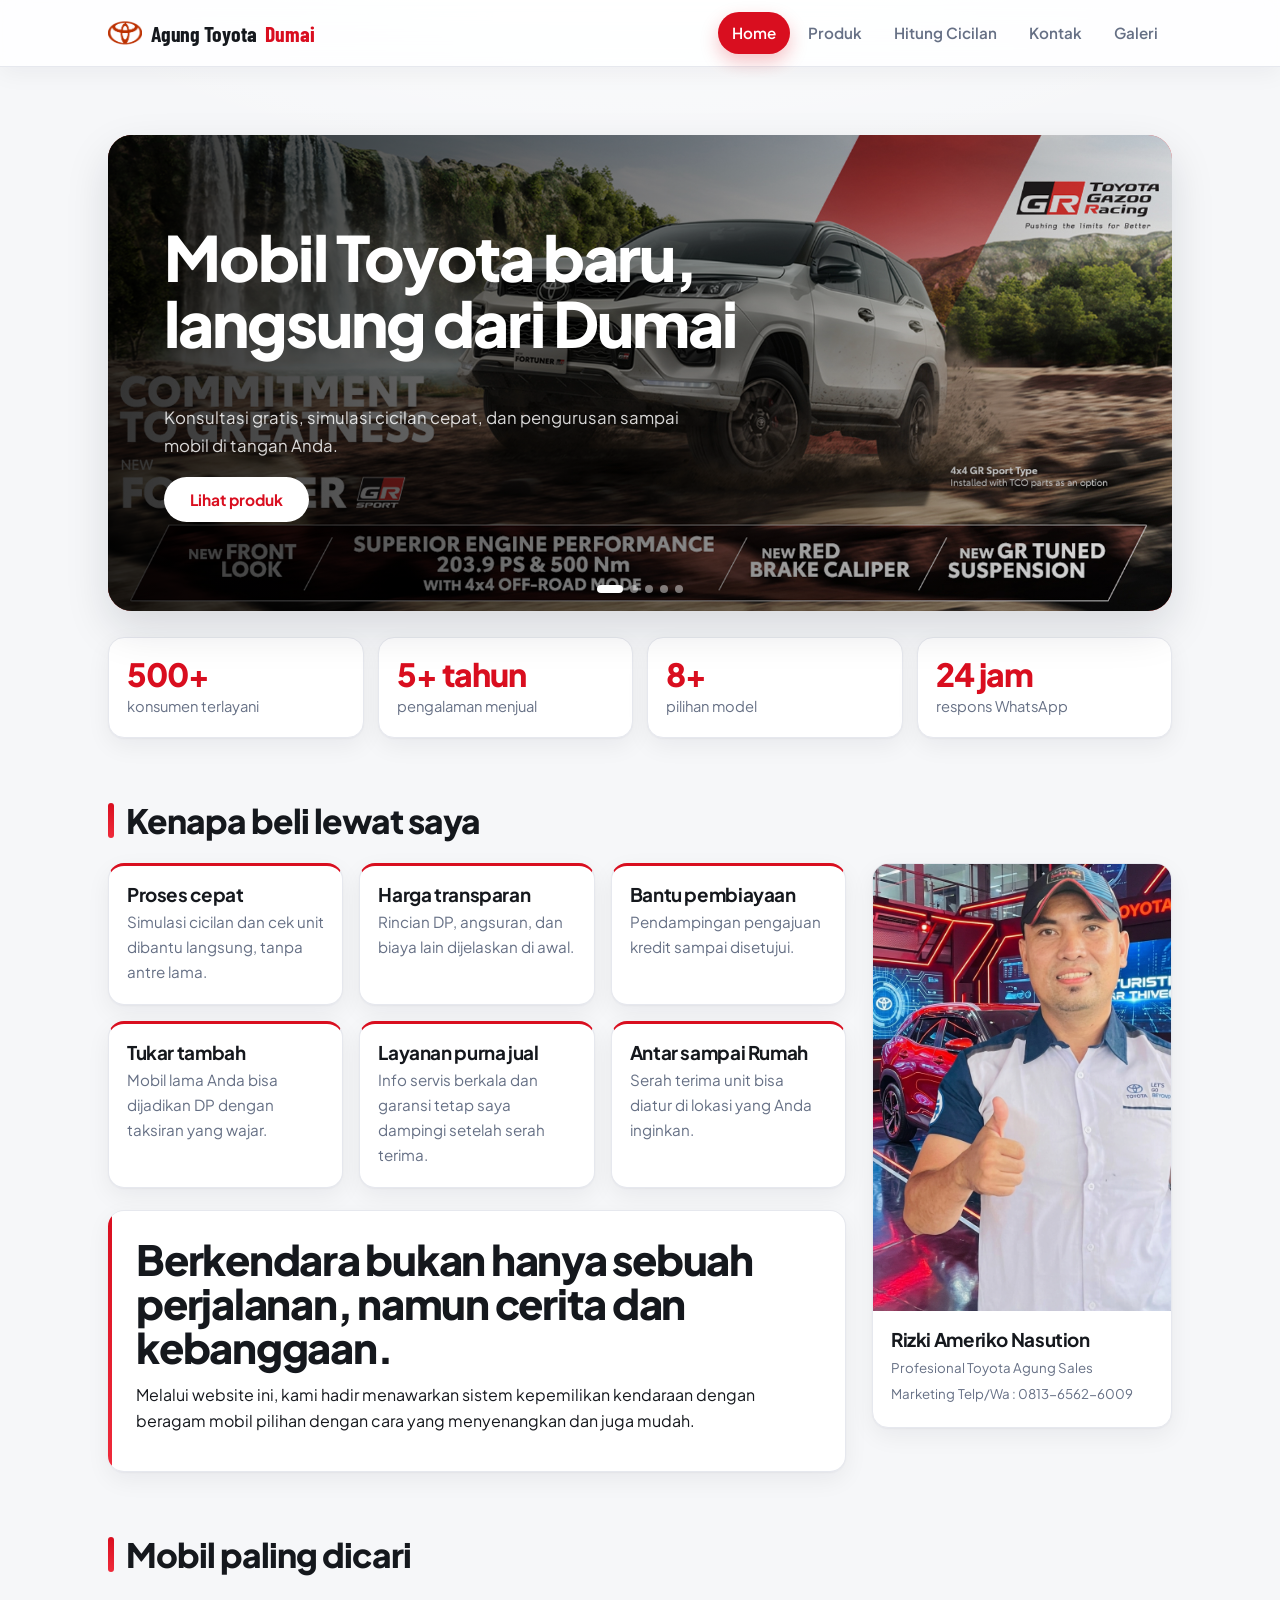
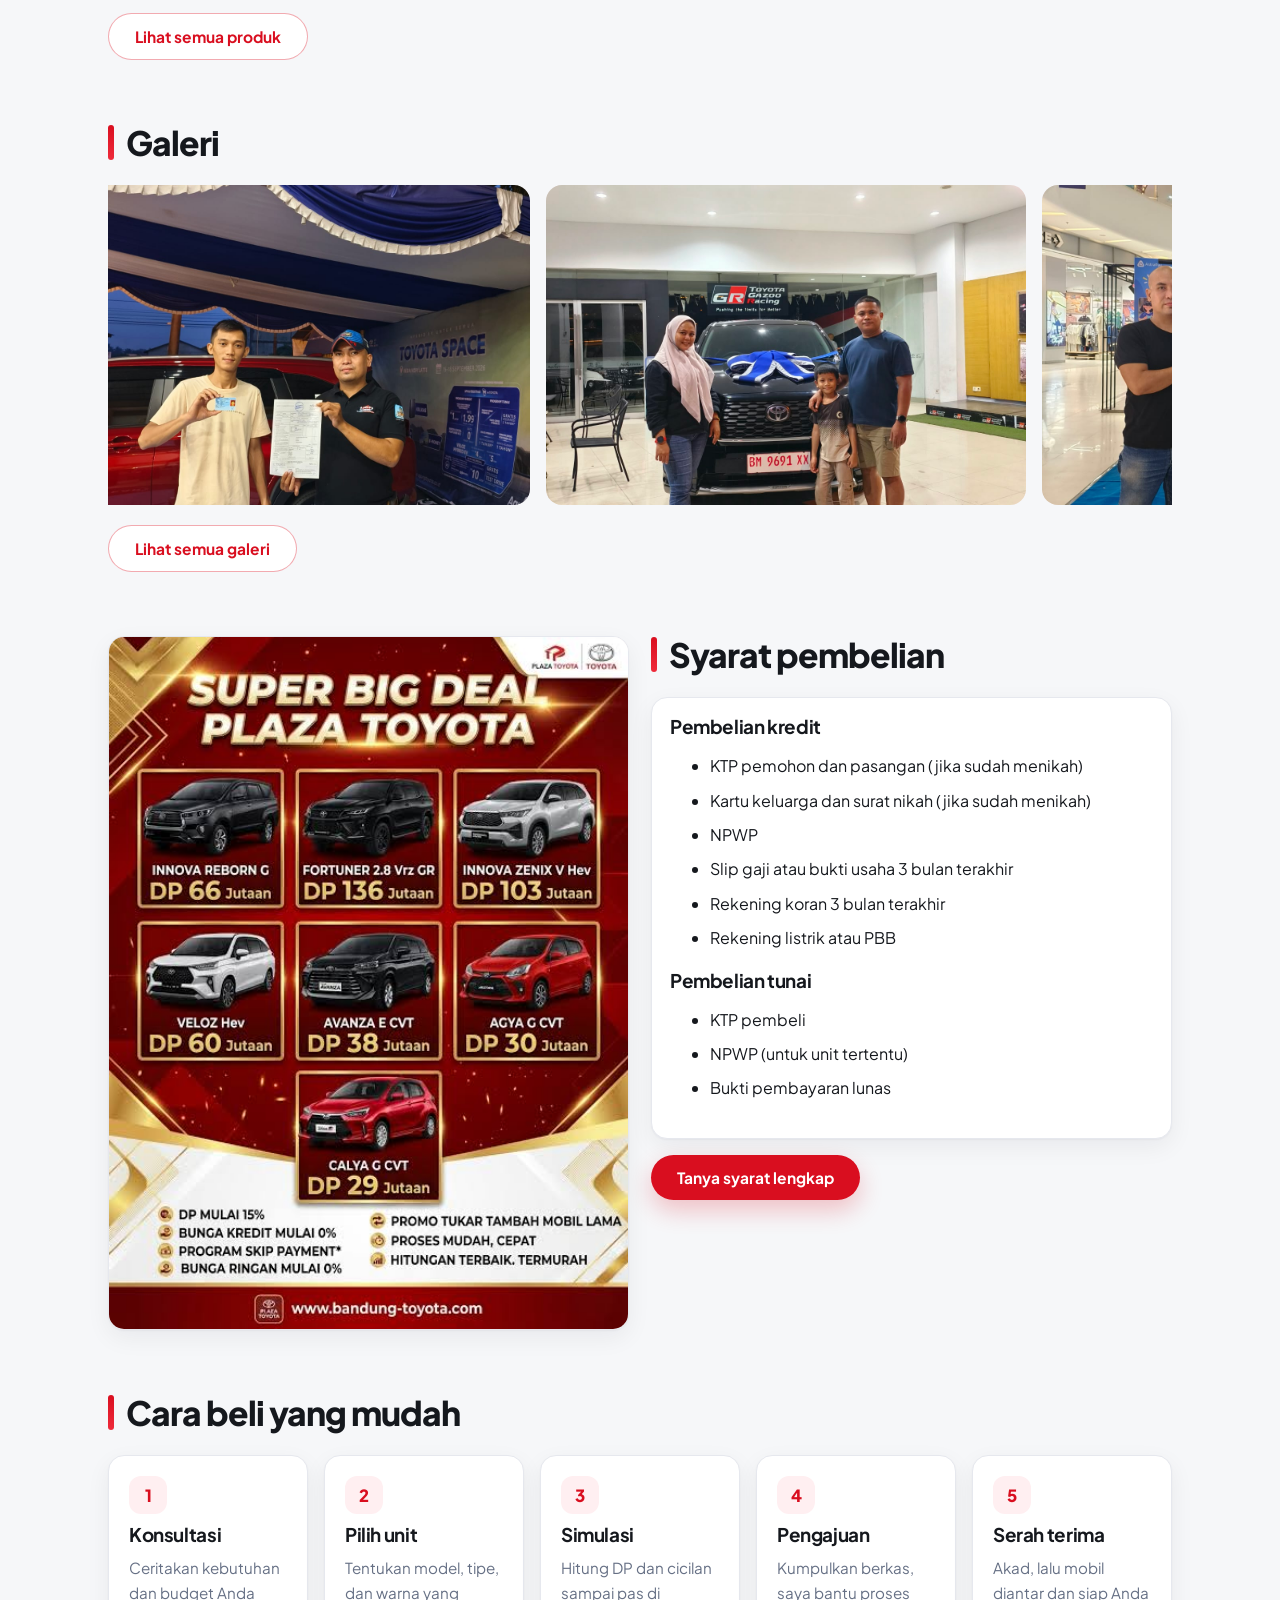
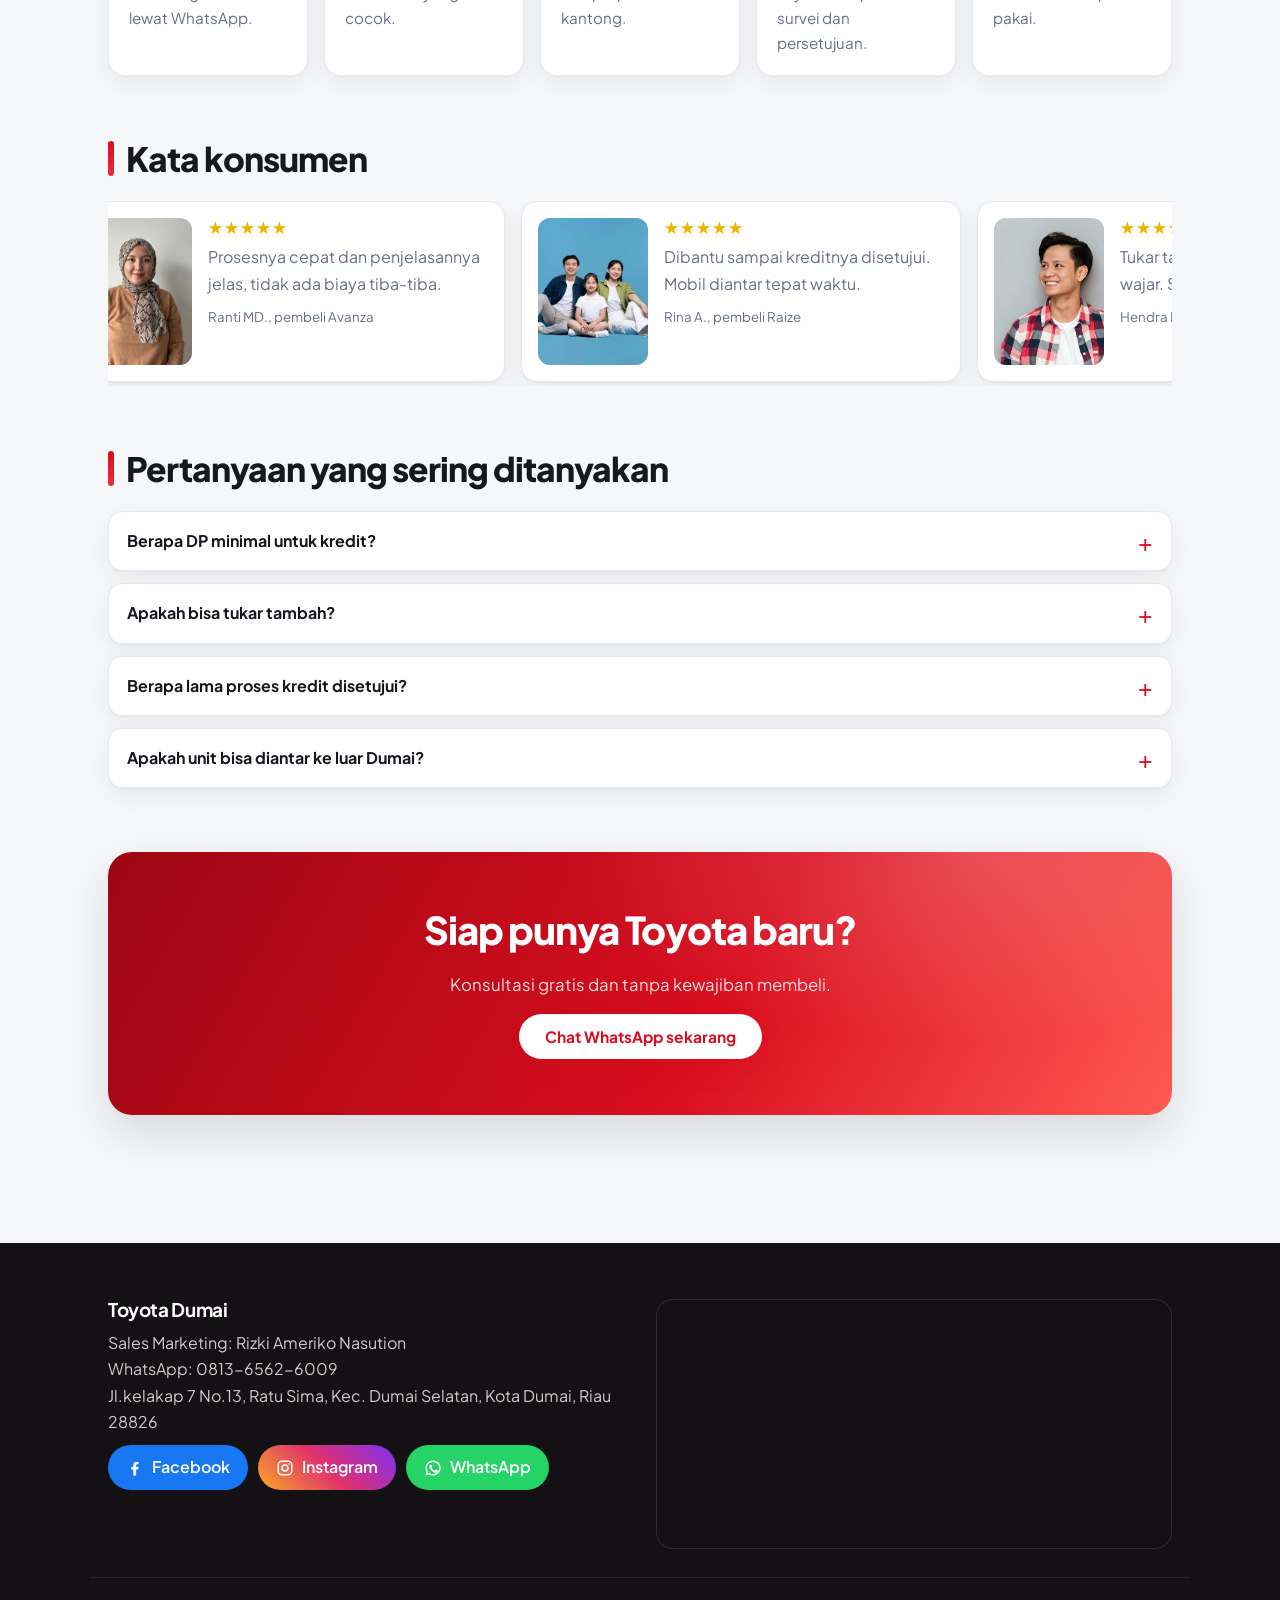
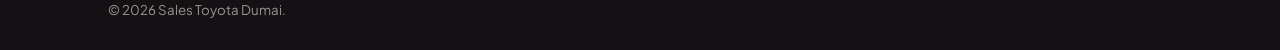
==== index.html @ 146f356a "Update project" ====
<!DOCTYPE html>
<html lang="id">

<head>
    <script>
        // mode live OBS: index.html?live=1
        if (/[?&]live=1(?:&|$)/.test(location.search)) document.documentElement.classList.add("live");
    </script>
    <meta charset="utf-8">
    <meta name="viewport" content="width=device-width, initial-scale=1, viewport-fit=cover">
    <link rel="icon" href="images/icon150.png" sizes="64x64" />
    <link rel="icon" href="images/icon150.png" sizes="192x192" />
    <link rel="apple-touch-icon" href="images/icon150.png" />
    <title>Agung Toyota Dumai</title>
    <link href="https://fonts.googleapis.com/css2?family=Barlow+Condensed:wght@600;700&family=Plus+Jakarta+Sans:wght@400;500;600;700;800&display=swap" rel="stylesheet">

    <link href="style.css" rel="stylesheet">
    <meta name="description" content="Dealer Resmi Mobil Toyota New Agya Dumai Promo Harga Terbaik Toyota New Agya. Hubungi Sales Toyota Nasmoco Dumai : Rizki Ameriko Nasution di Nomer 0813-6562-6009 (WA). Pelayanan cepat, ramah di Toyota Nasmoco Dumai. Kami melayani wilayah Dumai dan sekitarnya, Daerah Istimewa Yogyakarta. Exterior Toyota New Agya Eksterior Toyota New Agya hadir dengan konsep dynamic serta aerodinamis, ditambah kekuatan"
    />
    <meta name="robots" content="max-image-preview:large" />
    <meta name="google-site-verification" content="q2zwg0egPnzCKbnJxhuxm4IuVUf6FDcu8kQoxOG5vMM" />
    <meta name="msvalidate.01" content="5655D32F1AE095D699BDAD4F9EDB12E9" />
    <link rel="canonical" href="https://toyotaagungdumai.net/produk" />
    <meta name="generator" content="All in One SEO (AIOSEO) 5.0.2" />
    <meta property="og:locale" content="en_US" />
    <meta property="og:site_name" content="Toyota Dumai - PT. Toyota Agung Dumai" />
    <meta property="og:type" content="article" />
    <meta property="og:title" content="All New Agya - Toyota Dumai" />
    <meta property="og:description" content="Dealer Resmi Mobil Toyota New Agya Dumai Promo Harga Terbaik Toyota New Agya. Hubungi Sales Toyota Nasmoco Dumai : Rizki Ameriko Nasution di Nomer 0813-6562-6009 (WA). Pelayanan cepat, ramah di Toyota Nasmoco Dumai. Kami melayani wilayah Dumai dan sekitarnya, Daerah Istimewa Yogyakarta. Exterior Toyota New Agya Eksterior Toyota New Agya hadir dengan konsep dynamic serta aerodinamis, ditambah kekuatan"
    />
    <meta property="og:url" content="https://toyotaagungdumai.net/images/sales.jpg" />
    <meta property="og:image" content="https://toyotaagungdumai.net/images/sales.jpg" />
    <meta property="og:image:secure_url" content="https://toyotaagungdumai.net/images/sales.jpg" />
    <meta property="article:published_time" content="2023-06-05T14:11:39+00:00" />
    <meta property="article:modified_time" content="2026-09-26T00:16:28+00:00" />
    <meta name="twitter:card" content="summary" />
    <meta name="twitter:title" content="All New Agya - Toyota Dumai" />
    <meta name="twitter:description" content="Dealer Resmi Mobil Toyota Agung Dumai Promo Harga Terbaik. Hubungi Sales Toyota Nasmoco Dumai : Rizki Ameriko Nasution di Nomer 0813-6562-6009 (WA). Pelayanan cepat, ramah di Toyota Nasmoco Dumai. Kami melayani wilayah Dumai dan sekitarnya, Daerah Istimewa Yogyakarta. Exterior Toyota New Agya Eksterior Toyota New Agya hadir dengan konsep dynamic serta aerodinamis, ditambah kekuatan"
    />
    <meta name="twitter:image" content="https://toyotaagungdumai.net/images/sales.jpg" />

</head>

<body>
    <nav>
        <div class="wrap">
            <a class="logo" href="#home"><img class="lgo" src="images/icon150.png" alt="" width="34" height="34">Agung Toyota <b>Dumai</b></a>
            <ul>
                <li><a class="l" href="#home">Home</a></li>
                <li><a class="l" href="#produk">Produk</a></li>
                <li><a class="l" href="#cicilan">Hitung Cicilan</a></li>
                <li><a class="l" href="#kontak">Kontak</a></li>
                <li><a class="l" href="#galeri">Galeri</a></li>
            </ul>
        </div>
    </nav>

    <main>
        <!-- HOME -->
        <div class="page" id="home">
            <div class="wrap" style="margin-top:28px">
                <div class="slider" id="slider">
                    <div class="slides">
                        <div class="slide">
                            <h1>Mobil Toyota baru,<br>langsung dari Dumai
                            </h1>
                            <p>Konsultasi gratis, simulasi cicilan cepat, dan pengurusan sampai mobil di tangan Anda.
                            </p>
                            <div><a class="btn" href="#produk">Lihat
                                        produk</a></div>
                        </div>
                        <div class="slide">
                            <h1>DP murah,<br>mulai 15%</h1>
                            <p>Cicilan ringan tenor sampai 5 tahun. Hitung sendiri angsuran Anda di halaman simulasi.
                            </p>
                            <div><a class="btn" href="#cicilan">Hitung
                                        cicilan</a></div>
                        </div>
                        <div class="slide">
                            <h1>Pelayanan Kami, <br>yang paling Utama</h1>
                            <p>Proses cepat dan mudah, tinggal telfon kami datang
                            </p>
                            <div><a class="btn" href="#galeri">Lihat
                                        Galeri</a></div>
                        </div>
                        <div class="slide">
                            <h1>Tukar tambah diterima, <br>dijamin untung
                            </h1>
                            <p>Mobil lama Anda dihargai sesuai kondisi. Hubungi saya untuk memulai taksiran.</p>
                            <div><a class="btn" href="#kontak">Hubungi
                                        sales</a></div>
                        </div>
                        <div class="slide">
                            <h1>Bangga Kota Dumai, <br>Tangguh Bersama Toyota
                            </h1>
                            <p>Menghadirkan teknologi otomotif terdepan untuk menemui setiap sudut Kota Pelabuhan.
                            </p>
                            <div><a class="btn" href="#produk">Lihat
                                        produk</a></div>
                        </div>
                    </div>
                    <div class="dots"></div>
                </div>

                <div class="stats">
                    <div><b>500+</b>konsumen terlayani</div>
                    <div><b>5+ tahun</b>pengalaman menjual</div>
                    <div><b>8+</b>pilihan model</div>
                    <div><b>24 jam</b>respons WhatsApp</div>
                </div>
                <section class="b">
                    <h2>Kenapa beli lewat saya</h2>
                    <div class="whyw">
                        <div>
                            <div class="why">
                                <div class="card">
                                    <div class="in">
                                        <h3>Proses cepat</h3>
                                        <p>Simulasi cicilan dan cek unit dibantu langsung, tanpa antre lama.
                                        </p>
                                    </div>
                                </div>
                                <div class="card">
                                    <div class="in">
                                        <h3>Harga transparan</h3>
                                        <p>Rincian DP, angsuran, dan biaya lain dijelaskan di awal.</p>
                                    </div>
                                </div>
                                <div class="card">
                                    <div class="in">
                                        <h3>Bantu pembiayaan</h3>
                                        <p>Pendampingan pengajuan kredit sampai disetujui.</p>
                                    </div>
                                </div>
                                <div class="card">
                                    <div class="in">
                                        <h3>Tukar tambah</h3>
                                        <p>Mobil lama Anda bisa dijadikan DP dengan taksiran yang wajar.</p>
                                    </div>
                                </div>
                                <div class="card">
                                    <div class="in">
                                        <h3>Layanan purna jual</h3>
                                        <p>Info servis berkala dan garansi tetap saya dampingi setelah serah terima.</p>
                                    </div>
                                </div>
                                <div class="card">
                                    <div class="in">
                                        <h3>Antar sampai Rumah</h3>
                                        <p>Serah terima unit bisa diatur di lokasi yang Anda inginkan.</p>
                                    </div>
                                </div>
                            </div>
                            <!-- AREA TEKS: ganti isi h1, p, dan small di bawah ini -->
                            <div class="info">
                                <h1>Berkendara bukan hanya sebuah perjalanan, namun cerita dan kebanggaan.
                                </h1>
                                <p>Melalui website ini, kami hadir menawarkan sistem kepemilikan kendaraan dengan beragam mobil pilihan dengan cara yang menyenangkan dan juga mudah.</p>
                            </div>
                        </div>
                        <div class="card full">
                            <div class="ph" data-img="images/sales/fullbody.jpg" style="aspect-ratio: 3/4.5;"><svg viewBox="0 0 60 120" style="max-width:110px;"><circle cx="30"
                                            cy="16" r="10" /><path
                                            d="M14 112V56c0-10 6-18 16-18s16 8 16 18v56M30 54v58M14 70l-6 26M46 70l6 26" /></svg></div>
                            <div class="in">
                                <h3>Rizki Ameriko Nasution</h3>
                                <small>Profesional Toyota Agung Sales
                                        Marketing</small>
                                <small>Telp/Wa : 0813-6562-6009</small>
                            </div>
                        </div>
                    </div>
                </section>
                <section class="b">
                    <h2>Mobil paling dicari</h2>
                    <div class="grid" id="hot"></div>
                    <p><a class="btn o" href="#produk">Lihat semua
                                produk</a></p>
                </section>
                <section class="b">
                    <h2>Galeri</h2>
                    <div class="strip" id="gstrip"></div>
                    <p><a class="btn o" href="#galeri">Lihat semua
                                galeri</a></p>
                </section>
                <section class="b two">
                    <div class="card">
                        <div class="ph" data-img="images/flyer.jpg" style="aspect-ratio:3/4">Flyer daftar mobil dan harga (ganti dengan gambar flyer)</div>
                    </div>
                    <div>
                        <h2>Syarat pembelian</h2>
                        <div class="card">
                            <div class="in">
                                <h3>Pembelian kredit</h3>
                                <ul class="list">
                                    <li>KTP pemohon dan pasangan (jika sudah menikah)
                                    </li>
                                    <li>Kartu keluarga dan surat nikah (jika sudah menikah)</li>
                                    <li>NPWP</li>
                                    <li>Slip gaji atau bukti usaha 3 bulan terakhir
                                    </li>
                                    <li>Rekening koran 3 bulan terakhir</li>
                                    <li>Rekening listrik atau PBB</li>
                                </ul>
                                <h3 style="margin-top:18px">Pembelian tunai
                                </h3>
                                <ul class="list">
                                    <li>KTP pembeli</li>
                                    <li>NPWP (untuk unit tertentu)</li>
                                    <li>Bukti pembayaran lunas</li>
                                </ul>
                            </div>
                        </div>
                        <p><a class="btn" href="#kontak">Tanya syarat
                                    lengkap</a></p>
                    </div>
                </section>
                <section class="b">
                    <h2>Cara beli yang mudah</h2>
                    <div class="step">
                        <div>
                            <h3>Konsultasi</h3>
                            <p>Ceritakan kebutuhan dan budget Anda lewat WhatsApp.
                            </p>
                        </div>
                        <div>
                            <h3>Pilih unit</h3>
                            <p>Tentukan model, tipe, dan warna yang cocok.
                            </p>
                        </div>
                        <div>
                            <h3>Simulasi</h3>
                            <p>Hitung DP dan cicilan sampai pas di kantong.
                            </p>
                        </div>
                        <div>
                            <h3>Pengajuan</h3>
                            <p>Kumpulkan berkas, saya bantu proses survei dan persetujuan.</p>
                        </div>
                        <div>
                            <h3>Serah terima</h3>
                            <p>Akad, lalu mobil diantar dan siap Anda pakai.
                            </p>
                        </div>
                    </div>
                </section>
                <section class="b">
                    <h2>Kata konsumen</h2>
                    <div class="strip" id="tst"></div>
                </section>
                <section class="b">
                    <h2>Pertanyaan yang sering ditanyakan</h2>
                    <details>
                        <summary>Berapa DP minimal untuk kredit?</summary>
                        <p>Umumnya mulai 15 sampai 20 persen, tergantung model dan perusahaan pembiayaan.</p>
                    </details>
                    <details>
                        <summary>Apakah bisa tukar tambah?</summary>
                        <p>Bisa. Kirim foto dan data mobil lama lewat WhatsApp untuk taksiran.</p>
                    </details>
                    <details>
                        <summary>Berapa lama proses kredit disetujui?
                        </summary>
                        <p>Biasanya beberapa hari kerja setelah berkas lengkap.
                        </p>
                    </details>
                    <details>
                        <summary>Apakah unit bisa diantar ke luar Dumai?
                        </summary>
                        <p>Bisa dibicarakan sesuai lokasi. Hubungi saya untuk detailnya.</p>
                    </details>
                </section>
                <section class="b cta">
                    <h2>Siap punya Toyota baru?</h2>
                    <p>Konsultasi gratis dan tanpa kewajiban membeli.</p><a class="btn" target="_blank" rel="noopener" href="https://wa.me/6281365626009?text=Halo%2C%20saya%20ingin%20konsultasi%20mobil%20Toyota">Chat
                            WhatsApp sekarang</a></section>
            </div>
        </div>

        <!-- PRODUK -->
        <div class="page" id="produk">
            <div class="wrap">
                <h2>Produk Toyota</h2>
                <p style="color:var(--mut)">Klik salah satu mobil untuk melihat spesifikasi lengkap.</p>
                <div class="grid" id="pgrid"></div>
            </div>
        </div>

        <!-- CICILAN -->
        <div class="page" id="cicilan">
            <div class="wrap">
                <div class="lphead"><b>Toyota Dumai</b> Simulasi Cicilan &mdash; Skema Priority</div>
                <h2>Hitung Cicilan</h2>
                <div class="two">
                    <div class="card cin">
                        <div class="in">
                            <div class="fld f-search">
                                <label for="cs">Cari mobil &amp; tipe</label>
                                <div class="combo" id="cbox">
                                    <input id="cs" type="text" autocomplete="off" placeholder="Ketik nama mobil atau tipe…"
                                        role="combobox" aria-expanded="false" aria-controls="clist" aria-autocomplete="list">
                                    <ul class="clist" id="clist" role="listbox" hidden></ul>
                                </div>
                                <select id="cm" hidden></select>
                            </div>
                            <div class="fld f-op">
                                <label>Opsi pembelian</label>
                                <div class="seg"><label><input type="radio"
                                                name="op" value="kredit"
                                                checked><span>Kredit</span></label><label><input
                                                type="radio" name="op"
                                                value="cash"><span>Tunai</span></label></div>
                            </div>
                            <div class="fld f-harga">
                                <label>Harga mobil (Rp)</label><input id="ch" type="text" inputmode="numeric"
                                    autocomplete="off" placeholder="0">
                            </div>
                            <div id="kf">
                                <div class="fld f-dp">
                                    <label>Uang muka (DP) (Rp)</label><input id="cd"
                                                type="text" inputmode="numeric"
                                                autocomplete="off" placeholder="0">
                                </div>
                                <div class="fld f-bunga">
                                    <label>Bunga flat per tahun (%)</label><input id="cb" type="number" min="0" step="0.1" value="6.5">
                                </div>
                            </div>
                        </div>
                    </div>
                    <div class="res" id="cr"></div>
                </div>
                <p><small>Hasil berupa perkiraan. Besar cicilan dan bunga
                            sebenarnya mengikuti perusahaan pembiayaan. Hubungi
                            sales untuk penawaran resmi.</small></p>
            </div>
        </div>

        <!-- DETAIL PRODUK -->
        <div class="page" id="mobil">
            <div class="wrap" id="mdet"></div>
        </div>

        <!-- KONTAK -->
        <div class="page" id="kontak">
            <div class="wrap">
                <h2>Kontak</h2>
                <div class="two">
                    <div class="card">
                        <div class="in">
                            <h3>Rizki Ameriko Nasution</h3>
                            <table>
                                <tr>
                                    <td>WhatsApp</td>
                                    <td><a href="https://wa.me/6281365626009">0813-6562-6009</a></td>
                                </tr>
                                <tr>
                                    <td>Telepon</td>
                                    <td>0813-6562-6009</td>
                                </tr>
                                <tr>
                                    <td>Email</td>
                                    <td>mail@toyotaagungdumai.net</td>
                                </tr>
                                <tr>
                                    <td>Alamat</td>
                                    <td>Jl.kelakap 7 No.13, Ratu Sima, Kec. Dumai Selatan, Kota Dumai, Riau 28826
                                    </td>
                                </tr>
                                <tr>
                                    <td>Jam layanan</td>
                                    <td>Senin sampai Sabtu, 08.00 sampai 17.00
                                    </td>
                                </tr>
                            </table>
                            <p><a class="btn" href="https://wa.me/6281365626009?text=Halo%2C%20saya%20tertarik%20dengan%20mobil%20Toyota">Chat
                                        WhatsApp</a></p>
                        </div>
                    </div>
                    <div class="card">
                        <iframe title="Lokasi Agung Toyota Dumai" src="https://maps.google.com/maps?q=1.671921221556865,101.41316699564213&z=17&hl=id&output=embed" style="display:block;width:100%;height:100%;min-height:300px;border:0" loading="lazy" referrerpolicy="no-referrer-when-downgrade"
                            allowfullscreen></iframe>
                        <div class="in" style="text-align:center">
                            <a class="btn" target="_blank" rel="noopener" href="https://www.google.com/maps/place/Agung+Toyota+Dumai/@1.6717121,101.413167,17z">Buka di Google Maps</a>
                        </div>
                    </div>
                </div>
            </div>
        </div>

        <!-- GALERI -->
        <div class="page" id="galeri">
            <div class="wrap">
                <h2>Galeri</h2>
                <p style="color:var(--mut)">Serah terima unit dan momen bersama konsumen.
                </p>
                <div class="grid" id="ggrid"></div>
                <div class="pager" id="gpager"></div>
            </div>
        </div>
    </main>

    <footer>
        <div class="wrap two">
            <div>
                <h3>Toyota Dumai</h3>
                <p style="margin:0">Sales Marketing: Rizki Ameriko Nasution
                    <br>WhatsApp: 0813-6562-6009<br>Jl.kelakap 7 No.13, Ratu Sima, Kec. Dumai Selatan, Kota Dumai, Riau 28826
                </p>
                <div class="soc"><a class="fb" target="_blank" rel="noopener" href="https://facebook.com/"><svg
                                viewBox="0 0 24 24" fill="#fff"><path
                                    d="M13.5 22v-8h2.7l.5-3.2h-3.2V8.8c0-.9.4-1.7 1.8-1.7h1.5V4.3S15.1 4 13.9 4c-2.6 0-4.2 1.6-4.2 4.4v2.4H7V14h2.7v8z" /></svg>Facebook</a>
                    <a class="ig" target="_blank" rel="noopener" href="https://instagram.com/"><svg
                                viewBox="0 0 24 24" fill="none" stroke="#fff"
                                stroke-width="2"><rect x="3" y="3" width="18"
                                    height="18" rx="5" /><circle cx="12" cy="12"
                                    r="4" /><circle cx="17.5" cy="6.5" r="1"
                                    fill="#fff"
                                    stroke="none" /></svg>Instagram</a><a class="wa" target="_blank" rel="noopener" href="https://wa.me/6281365626009"><svg
                                viewBox="0 0 24 24" fill="#fff"><path
                                    d="M12 2a10 10 0 0 0-8.6 15L2 22l5.2-1.4A10 10 0 1 0 12 2zm0 1.9a8.1 8.1 0 1 1-4.2 15l-.3-.2-3 .8.8-2.9-.2-.3A8.1 8.1 0 0 1 12 3.9zM8.8 7.6c-.2 0-.5.1-.7.4-.3.3-1 1-1 2.400s1 2.700 1.200 2.900c.1.2 2 3.100 4.900 4.300 2.400 1 2.900.8 3.400.7.5-.1 1.700-.7 1.900-1.400.2-.7.2-1.200.1-1.400l-.6-.4-1.900-.9c-.3-.1-.5-.1-.7.1l-.9 1.100c-.2.2-.3.200-.6.100-.3-.2-1.200-.4-2.300-1.400-.8-.8-1.400-1.700-1.600-2-.2-.3 0-.4.100-.6l.4-.5.3-.5c.1-.2 0-.4 0-.5l-.9-2.100c-.2-.5-.4-.5-.6-.5z" /></svg>WhatsApp</a></div>
            </div>
            <div class="map">
                <iframe title="Lokasi Agung Toyota Dumai" src="https://maps.google.com/maps?q=1.671921221556865,101.41316699564213&z=17&hl=id&output=embed" loading="lazy" referrerpolicy="no-referrer-when-downgrade" allowfullscreen></iframe>
            </div>
        </div>
        <div class="wrap"><small>&copy; 2026 Sales Toyota
                    Dumai.</small></div>
    </footer>

    <button id="top" aria-label="Kembali ke atas"><svg width="22"
                height="22" viewBox="0 0 24 24" fill="none" stroke="#fff"
                stroke-width="3"><path d="M5 15l7-7 7 7" /></svg></button>

    <script>
    var CAR = '<svg viewBox="0 0 120 60"><path d="M8 40h104M14 40l8-16c2-4 5-6 9-6h38c5 0 8 2 11 6l12 10c4 1 6 3 6 6M30 20l-4 14M62 18v16"/><circle cx="34" cy="44" r="7"/><circle cx="88" cy="44" r="7"/></svg>';
    var CH = '<svg viewBox="0 0 24 24" width="18" height="18" fill="none" stroke="#fff" stroke-width="3"><path d="M15 5l-7 7 7 7"/></svg>';
    var API = 'https://script.google.com/macros/s/AKfycbyoX2-YK3m7fSf_tzWsva-_DqwJj2hHs8dQ6r56Wcg5RIWQ8nPoVU6n2y7F4NJpKgE5/exec';
    var cars = [];

    function rp(n) {
        return "Rp " + Math.round(n).toLocaleString("id-ID")
    }

    // escape teks dari Sheets supaya aman ditampilkan sebagai HTML
    function esc(s) {
        return String(s == null ? "" : s).replace(/[&<>"]/g, function(ch) {
            return { "&": "&amp;", "<": "&lt;", ">": "&gt;", '"': "&quot;" }[ch]
        })
    }

    var DEF = [
        ["Putih", "#f2f2f2"],
        ["Hitam", "#1d1d1d"],
        ["Silver", "#b5b8bc"],
        ["Merah", "#c8102e"]
    ];

    function cl(c) {
        return c.cl || DEF
    }

    function img(c, j) {
        return "images/mobil/" + c.k + "-" + cl(c)[j][0].toLowerCase() + ".jpg"
    }

    // ===== load data dari Google Apps Script (JSONP) =====
    function loadCars() {
        return new Promise(function(resolve, reject) {
            var cbName = 'onCarsLoaded';
            var script = document.createElement('script');

            function cleanup() {
                delete window[cbName];
                script.remove();
            }

            window[cbName] = function(data) {
                cleanup();
                resolve(data);
            };
            script.onerror = function(err) {
                cleanup();
                reject(err);
            };
            script.src = API + '?callback=' + cbName;
            document.body.appendChild(script);
        });
    }

    // Sheets sering mengirim array sebagai string & angka sebagai teks
    function parse(v, def) {
        if (typeof v === "string") {
            try { return JSON.parse(v) } catch (e) { return def }
        }
        return v == null ? def : v;
    }

    function normalize(c) {
        c.p = Number(c.p) || 0;
        c.f = parse(c.f, []);
        c.s = parse(c.s, []);
        c.ty = parse(c.ty, []).map(function(t) { return [t[0], Number(t[1])] });
        if (!c.ty.length) c.ty = [["Standar", c.p]];
        c.cl = c.cl ? parse(c.cl, null) : null; // kosong -> pakai DEF
        return c;
    }

    function initCars(data) {
        var obj = Array.isArray(data) ? { cars: data } : (data || {});
        cars = (obj.cars || []).map(normalize);

        // testimoni dari sheet "testimoni" (opsional)
        if (obj.rv && obj.rv.length) rv = obj.rv;
        renderRv();

        // grid produk
        var pg = document.getElementById("pgrid");
        pg.innerHTML = "";
        cars.forEach(function(c, i) {
            pg.appendChild(card(i))
        });

        // dropdown simulasi cicilan: satu opsi per tipe mobil (dari Sheets)
        cm.innerHTML = "";
        cars.forEach(function(c, i) {
            c.ty.forEach(function(t, j) {
                cm.insertAdjacentHTML("beforeend", '<option value="' + i + "|" + j + '">' + c.n + " " + t[0] + " - " + rp(t[1]) + "</option>")
            })
        });

        // mobil terlaris di home: tampilkan 6 unit (prioritas urutan di bawah, sisanya diisi)
        var hot = document.getElementById("hot");
        hot.innerHTML = "";
        var hotIdx = [1, 2, 4, 0];
        for (var hi = 0; hi < cars.length && hotIdx.length < 6; hi++) {
            if (hotIdx.indexOf(hi) < 0) hotIdx.push(hi)
        }
        hotIdx.slice(0, 6).forEach(function(i) {
            if (cars[i]) hot.appendChild(card(i, true))
        });

        imgs();
        buildCombo();
        fill();
        route(); // penting: agar #mobil/3 bisa dibuka langsung setelah data siap
    }

    // ===== pages =====
    var pages = ["home", "produk", "cicilan", "kontak", "galeri", "mobil"];

    function route() {
        var h = (location.hash || "#home").slice(1),
            m = h.match(/^mobil\/(\d+)$/),
            cur = h;
        if (m && cars[+m[1]]) {
            detail(+m[1]);
            h = "mobil";
            cur = "produk"
        } else if (pages.indexOf(h) < 0) {
            h = "home";
            cur = "home"
        }
        pages.forEach(function(p) {
            document.getElementById(p).classList.toggle("on", p === h)
        });
        document.querySelectorAll("nav a.l").forEach(function(a) {
            a.classList.toggle("on", a.getAttribute("href") === "#" + cur)
        });
        window.scrollTo(0, 0)
    }
    window.addEventListener("hashchange", route);

    // ===== kartu mobil =====
    function est(p) {
        return p * 0.8 * (1 + 0.065 * 4) / 48
    }

    function card(i, e) {
        var c = cars[i],
            b = document.createElement("button");
        b.className = "card pc";
        b.innerHTML = '<div class="ph" data-img="' + img(c, 0) + '">' + CAR + '</div><div class="in"><span class="tag">' + c.t + '</span><h3>' + c.n + '</h3><div class="price">Mulai ' + rp(c.p) + '</div>' + (e ? '<small>Cicilan sekitar ' + rp(est(c.p)) + '/bulan (DP 20%, 4 tahun)</small>' : '') + '</div>';
        b.onclick = function() {
            location.hash = "mobil/" + i
        };
        return b
    }

    function imgs() {
        document.querySelectorAll(".ph[data-img]:not([data-d])").forEach(function(d) {
            d.dataset.d = 1;
            var m = document.createElement("img");
            m.alt = "";
            m.loading = "lazy";
            m.onerror = function() {
                m.remove()
            };
            m.src = d.dataset.img;
            d.appendChild(m)
        })
    }

    // ===== detail mobil =====
    function detail(i) {
        var c = cars[i],
            el = document.getElementById("mdet"),
            cur = c.ty[0],
            col = 0;
        var rel = cars.map(function(x, j) {
            return j
        }).filter(function(j) {
            return j !== i
        }).sort(function(a, b) {
            return (cars[b].t === c.t) - (cars[a].t === c.t)
        }).slice(0, 4);
        el.innerHTML = '<p><a href="#produk">&lsaquo; Kembali ke produk</a></p><div class="two dtl"><div>' +
            '<div class="imgw"><div class="ph" id="mimg" style="aspect-ratio:4/3">' + CAR + '</div><button class="nav prev" type="button" aria-label="Warna sebelumnya">' + CH + '</button><button class="nav next" type="button" aria-label="Warna berikutnya">' + CH + '</button></div><p style="margin:8px 0 0">Warna: <b id="cn"></b></p><div class="th">' + cl(c).map(function(w, j) {
                return '<button class="tb" data-j="' + j + '" aria-label="Warna ' + w[0] + '" title="' + w[0] + '"><span class="ph" data-img="' + img(c, j) + '" style="background:' + w[1] + '">' + CAR + '</span><small>' + w[0] + '</small></button>'
            }).join("") + '</div>' +
            '<div class="ph vid" style="aspect-ratio:16/9;margin-top:14px">' + (c.v ? '<iframe src="https://www.youtube.com/embed/' + c.v + '" title="Video ' + c.n + '" loading="lazy" allow="encrypted-media; picture-in-picture" allowfullscreen style="position:absolute;inset:0;width:100%;height:100%;border:0"></iframe>' : 'Video ' + c.n + '<video controls preload="metadata" src="video/' + c.k + '.mp4" onerror="this.remove()"></video>') + '</div>' +
            '<h3 style="margin-top:20px">Pilih tipe</h3>' + c.ty.map(function(t, j) {
                return '<button class="opt' + (j ? '' : ' on') + '" data-j="' + j + '"><span>' + t[0] + '</span><b>' + rp(t[1]) + '</b></button>'
            }).join("") +
            '<div class="res" style="margin-top:14px"><small>Harga tipe terpilih</small><div class="big" id="sp"></div><a class="btn" id="hc" href="#cicilan">Hitung cicilan</a> <a class="btn o" id="wa" target="_blank" rel="noopener">Tanya via WhatsApp</a></div></div>' +
            '<div><span class="tag">' + c.t + '</span><h1>Toyota ' + c.n + '</h1><p class="dsc">' + c.d + '</p><h3>Fitur unggulan</h3><ul class="list">' + c.f.map(function(x) {
                return "<li>" + x + "</li>"
            }).join("") + '</ul><h3>Spesifikasi</h3><table>' + c.s.map(function(r) {
                return "<tr><td>" + r[0] + "</td><td>" + r[1] + "</td></tr>"
            }).join("") + '</table><p><small>Harga dan spesifikasi dapat berubah, hubungi sales untuk info terbaru.</small></p></div></div>' +
            '<section class="b"><h2>Mobil terkait</h2><div class="grid" id="rel"></div></section>';

        function upd() {
            document.getElementById("sp").textContent = rp(cur[1]);
            document.getElementById("wa").href = "https://wa.me/6281365626009?text=" + encodeURIComponent("Halo, saya tertarik Toyota " + c.n + " tipe " + cur[0] + ", warna " + cl(c)[col][0])
        }

        function setCol(j) {
            col = j;
            var w = cl(c)[j],
                m = document.getElementById("mimg");
            m.innerHTML = CAR;
            m.style.background = w[1];
            m.dataset.img = img(c, j);
            delete m.dataset.d;
            document.getElementById("cn").textContent = w[0].replace(/\b[a-z]/g, function(s) {
                return s.toUpperCase()
            });
            el.querySelectorAll(".tb").forEach(function(b) {
                b.classList.toggle("on", +b.dataset.j === j)
            });
            upd();
            imgs()
        }
        el.querySelectorAll(".tb").forEach(function(b) {
            b.onclick = function() {
                setCol(+b.dataset.j)
            }
        });
        var ncl = cl(c).length,
            pv = el.querySelector(".nav.prev"),
            nx = el.querySelector(".nav.next");
        if (ncl > 1) {
            pv.onclick = function() {
                setCol((col - 1 + ncl) % ncl)
            };
            nx.onclick = function() {
                setCol((col + 1) % ncl)
            }
        } else {
            pv.style.display = "none";
            nx.style.display = "none"
        }
        setCol(0);
        el.querySelectorAll(".opt").forEach(function(b) {
            b.onclick = function() {
                cur = c.ty[+b.dataset.j];
                el.querySelectorAll(".opt").forEach(function(o) {
                    o.classList.toggle("on", o === b)
                });
                upd()
            }
        });
        document.getElementById("hc").onclick = function() {
            cm.value = i + "|" + c.ty.indexOf(cur);
            fill()
        };
        rel.forEach(function(j) {
            document.getElementById("rel").appendChild(card(j))
        });
        imgs()
    }

    // ===== galeri (tidak bergantung pada cars) =====
    var caps = ["Serah terima Avanza", "Akad kredit Veloz", "Konsumen Raize", "Unit Fortuner", "Serah terima Agya", "Innova Zenix baru", "Pengantaran unit", "Foto bersama konsumen"];
    var GALERI_COUNT = 69; // jumlah foto di images/galeri (1.jpg s/d N.jpg) - sesuaikan saat menambah foto
    var STRIP_COUNT = 12; // jumlah foto preview di beranda

    function gi(t, j) {
        return '<div class="gi ph" data-img="images/galeri/' + (j + 1) + '.jpg" data-j="' + j + '">Foto galeri' + (t ? '<span>' + t + '</span>' : '') + '</div>'
    }

    var GALERI_PER_PAGE = 12; // jumlah foto per halaman di tab Galeri
    var gpage = 0;

    // urutan tampil: foto terbaru (nomor terbesar) lebih dulu
    function gj(k) {
        return GALERI_COUNT - 1 - k
    }

    function gitem(k, wrap) {
        var j = gj(k);
        return wrap ? '<div class="card">' + gi(caps[j], j) + '</div>' : gi(caps[j], j)
    }

    function renderPager(pages) {
        var p = document.getElementById("gpager");
        if (!p) return;
        if (pages <= 1) {
            p.innerHTML = "";
            return
        }
        var nums = [],
            i;
        if (pages <= 7) {
            for (i = 0; i < pages; i++) nums.push(i)
        } else {
            // windowed: pertama, terakhir, dan sekitar halaman aktif (radius 1)
            for (i = 0; i < pages; i++) {
                if (i === 0 || i === pages - 1 || Math.abs(i - gpage) <= 1) nums.push(i)
            }
        }
        var h = '<button class="pg" data-p="' + (gpage - 1) + '"' + (gpage === 0 ? " disabled" : "") + ' aria-label="Halaman sebelumnya">&lsaquo;</button>',
            last = -1;
        nums.forEach(function(n) {
            if (last > -1 && n - last > 1) h += '<span class="pgap">&hellip;</span>';
            h += '<button class="pg' + (n === gpage ? " on" : "") + '" data-p="' + n + '">' + (n + 1) + '</button>';
            last = n
        });
        h += '<button class="pg" data-p="' + (gpage + 1) + '"' + (gpage === pages - 1 ? " disabled" : "") + ' aria-label="Halaman berikutnya">&rsaquo;</button>';
        p.innerHTML = h
    }

    function renderGallery() {
        var pages = Math.ceil(GALERI_COUNT / GALERI_PER_PAGE),
            start = gpage * GALERI_PER_PAGE,
            end = Math.min(start + GALERI_PER_PAGE, GALERI_COUNT),
            h = "";
        for (var k = start; k < end; k++) h += gitem(k, true);
        document.getElementById("ggrid").innerHTML = h;
        renderPager(pages);
        imgs()
    }
    renderGallery();
    document.getElementById("gpager").addEventListener("click", function(e) {
        var b = e.target.closest(".pg");
        if (!b || b.disabled) return;
        var p = +b.dataset.p;
        if (p < 0 || p === gpage) return;
        gpage = p;
        renderGallery();
        document.getElementById("ggrid").scrollIntoView({
            behavior: "smooth",
            block: "start"
        })
    });

    // ===== slider =====
    (function() {
        var s = document.getElementById("slider"),
            tr = s.querySelector(".slides"),
            d = s.querySelector(".dots"),
            n = 5,
            i = 0,
            t;
        for (var k = 0; k < n; k++) {
            (function(k) {
                var b = document.createElement("button");
                b.setAttribute("aria-label", "Slide " + (k + 1));
                b.onclick = function() {
                    go(k)
                };
                d.appendChild(b)
            })(k)
        }

        function go(k) {
            i = k;
            tr.style.transform = "translateX(-" + (i * 100) + "%)";
            [].forEach.call(d.children, function(b, j) {
                b.classList.toggle("on", j === i)
            });
            clearInterval(t);
            t = setInterval(function() {
                go((i + 1) % n)
            }, 5000)
        }
        go(0)
    })();
    document.querySelectorAll("#slider .slide").forEach(function(s, i) {
        var m = new Image();
        m.alt = "";
        m.onload = function() {
            s.classList.add("hi");
            s.insertBefore(m, s.firstChild)
        };
        m.src = "images/slider/" + (i + 1) + ".jpg"
    });

    // ===== cicilan =====
    var cm = document.getElementById("cm"),
        ch = document.getElementById("ch"),
        cd = document.getElementById("cd"),
        cb = document.getElementById("cb"),
        cr = document.getElementById("cr");

    var TENORS = [12, 24, 36, 48, 60];

    // ===== pencarian mobil & tipe (combobox) =====
    var cs = document.getElementById("cs"),
        cbox = document.getElementById("cbox"),
        cel = document.getElementById("clist"),
        citems = [],
        cact = -1;

    function buildCombo() {
        citems = [];
        cars.forEach(function(c, i) {
            c.ty.forEach(function(t, j) {
                citems.push({
                    v: i + "|" + j,
                    h: esc(c.n) + " " + esc(t[0]) + "<small>" + rp(t[1]) + "</small>",
                    s: (c.n + " " + t[0]).toLowerCase()
                })
            })
        })
    }

    function renderCombo(q) {
        q = String(q || "").toLowerCase().trim();
        var h = "";
        citems.forEach(function(it, k) {
            if (q && it.s.indexOf(q) < 0) return;
            h += '<li role="option" data-k="' + k + '"' + (it.v === cm.value ? ' aria-selected="true"' : "") + ">" + it.h + "</li>"
        });
        cel.innerHTML = h || '<li class="nores" aria-disabled="true">Tidak ada tipe yang cocok</li>';
        cel.hidden = false;
        cact = -1;
        cs.setAttribute("aria-expanded", "true")
    }

    function closeCombo() {
        cel.hidden = true;
        cs.setAttribute("aria-expanded", "false");
        cact = -1
    }

    function comboLabel() {
        var s = sel();
        return s.c && s.t ? s.c.n + " " + s.t[0] + " - " + rp(s.t[1]) : ""
    }

    function syncCombo() {
        cs.value = comboLabel()
    }

    function pickCombo(k) {
        var it = citems[k];
        if (!it) return;
        cm.value = it.v;
        closeCombo();
        fill()
    }

    cs.addEventListener("focus", function() {
        cs.select();
        renderCombo("")
    });
    cs.addEventListener("input", function() {
        renderCombo(cs.value)
    });
    // buka lagi daftar saat input diklik walau sudah fokus (mis. setelah Esc)
    cs.addEventListener("click", function() {
        if (cel.hidden) renderCombo(cs.value === comboLabel() ? "" : cs.value)
    });
    cs.addEventListener("blur", function() {
        setTimeout(function() {
            if (!cbox.contains(document.activeElement)) {
                closeCombo();
                syncCombo()
            }
        }, 120)
    });
    cs.addEventListener("keydown", function(e) {
        var lis = cel.querySelectorAll("li[data-k]");
        if (e.key === "ArrowDown" || e.key === "ArrowUp") {
            e.preventDefault();
            if (cel.hidden) {
                renderCombo("");
                lis = cel.querySelectorAll("li[data-k]")
            }
            if (!lis.length) return;
            cact = e.key === "ArrowDown" ? Math.min(cact + 1, lis.length - 1) : Math.max(cact - 1, 0);
            for (var i = 0; i < lis.length; i++) lis[i].classList.toggle("act", i === cact);
            if (lis[cact]) lis[cact].scrollIntoView({
                block: "nearest"
            })
        } else if (e.key === "Enter") {
            if (!cel.hidden && cact > -1 && lis[cact]) {
                e.preventDefault();
                pickCombo(+lis[cact].dataset.k)
            }
        } else if (e.key === "Escape") {
            closeCombo();
            syncCombo()
        }
    });
    cel.addEventListener("pointerdown", function(e) {
        var li = e.target.closest ? e.target.closest("li[data-k]") : null;
        if (!li) return;
        e.preventDefault(); // jaga fokus input, cegah blur
        pickCombo(+li.dataset.k)
    });
    // cadangan untuk browser tanpa pointer events
    cel.addEventListener("click", function(e) {
        var li = e.target.closest ? e.target.closest("li[data-k]") : null;
        if (!li || cel.hidden) return;
        pickCombo(+li.dataset.k)
    });
    document.addEventListener("pointerdown", function(e) {
        if (!cel.hidden && !cbox.contains(e.target)) {
            closeCombo();
            syncCombo()
        }
    });

    function sel() {
        var v = String(cm.value).split("|"),
            c = cars[+v[0]];
        return {
            c: c,
            t: c ? c.ty[+v[1]] : null
        }
    }

    function dpNum() {
        return parseInt(String(cd.value).replace(/\D/g, ""), 10) || 0
    }

    function priceNum() {
        return parseInt(String(ch.value).replace(/\D/g, ""), 10) || 0
    }

    // pemisah ribuan otomatis untuk input nominal
    function fmtNum(el) {
        var d = String(el.value).replace(/\D/g, "");
        el.value = d ? (+d).toLocaleString("id-ID") : ""
    }

    // ===== mode live OBS (index.html?live=1): kanvas tetap 1080x1920 =====
    var LIVE = document.documentElement.classList.contains("live");

    function liveScale() {
        if (!LIVE) return;
        var p = document.getElementById("cicilan"),
            s = Math.min(window.innerWidth / 1080, window.innerHeight / 1920);
        p.style.transform = "scale(" + s + ")";
        p.style.left = Math.round((window.innerWidth - 1080 * s) / 2) + "px";
        p.style.top = Math.round((window.innerHeight - 1920 * s) / 2) + "px"
    }
    if (LIVE) {
        window.addEventListener("resize", liveScale);
        liveScale();
        cr.innerHTML = "<div class='lfoot'>Memuat data mobil…</div>"
    }

    function fill() {
        var s = sel();
        if (!s.c || !s.t) return;
        ch.value = s.t[1].toLocaleString("id-ID");
        cd.value = Math.round(s.t[1] * 0.2).toLocaleString("id-ID");
        cs.value = s.c.n + " " + s.t[0] + " - " + rp(s.t[1]);
        calc()
    }

    function calc() {
        var h = priceNum(),
            op = document.querySelector("input[name=op]:checked").value;
        document.getElementById("kf").style.display = op === "kredit" ? "" : "none";
        if (op === "cash") {
            cr.innerHTML = LIVE ?
                "<div class='lcash'><span>Pembelian tunai</span><b>" + rp(h) + "</b><small>Bayar lunas, tanpa bunga dan tanpa cicilan.</small></div>" :
                "<h3>Pembelian tunai</h3><div class='big'>" + rp(h) + "</div><small>Bayar lunas, tanpa bunga dan tanpa cicilan.</small>";
            return
        }
        var s = sel(),
            dp = Math.min(dpNum(), h),
            pk = Math.max(h - dp, 0),
            rate = +cb.value || 0,
            nama = s.c ? s.c.n + (s.t ? " " + s.t[0] : "") : "";
        if (LIVE) {
            var cards = "";
            TENORS.forEach(function(m) {
                var bg = pk * (rate / 100) * (m / 12),
                    ang = (pk + bg) / m;
                cards += "<div class='lcar'><span>" + m + " bulan</span><b>" + rp(ang) + "</b><small>Total DP " + rp(dp + ang) + "</small></div>"
            });
            cr.innerHTML = "<div class='lsum'>" +
                "<div><span>Harga</span><b>" + rp(h) + "</b></div>" +
                "<div><span>DP" + (h ? " " + Math.round(dp / h * 100) + "%" : "") + "</span><b>" + rp(dp) + "</b></div>" +
                "<div><span>Pokok</span><b>" + rp(pk) + "</b></div>" +
                "<div><span>Bunga flat</span><b>" + rate + "% / th</b></div></div>" +
                "<div class='lcars'>" + cards + "</div>" +
                "<div class='lfoot'><b>Skema Priority (ADDM)</b> &mdash; angsuran pertama dibayar di muka bersama DP. Hasil estimasi; harga final mengikuti leasing.</div>";
            return
        }
        var rows = "";
        TENORS.forEach(function(m) {
            var bg = pk * (rate / 100) * (m / 12),
                ang = (pk + bg) / m;
            rows += "<tr><td>" + m + " bulan</td><td><b>" + rp(ang) + "</b></td><td>" + rp(dp + ang) + "</td></tr>"
        });
        cr.innerHTML = "<h3>Simulasi Angsuran</h3>" +
            "<p style='margin:0 0 6px'><span class='tag'>Skema Priority</span><small>ADDM — angsuran pertama dibayar di muka bersama DP</small></p>" +
            "<table><tr><td>Harga mobil</td><td>" + rp(h) + "</td></tr>" +
            "<tr><td>Uang muka (DP)" + (h ? " (" + Math.round(dp / h * 100) + "%)" : "") + "</td><td>" + rp(dp) + "</td></tr>" +
            "<tr><td>Pokok pinjaman</td><td>" + rp(pk) + "</td></tr>" +
            "<tr><td>Bunga flat per tahun</td><td>" + rate + "%</td></tr></table>" +
            "<h3 style='margin-top:16px'>Angsuran per tenor</h3><table>" +
            "<tr><td><b>Tenor</b></td><td><b>Angsuran/bulan</b></td><td><b>Total DP*</b></td></tr>" + rows + "</table>" +
            "<p><small>*Total DP = DP + angsuran pertama (ADDM: angsuran pertama dibayarkan di muka bersama DP).</small></p>" +
            "<p><a class='btn' target='_blank' rel='noopener' href='https://wa.me/6281365626009?text=" + encodeURIComponent("Halo, saya ingin kredit Toyota " + nama + " (skema Priority/ADDM). Harga " + rp(h) + ", DP " + rp(dp) + ". Mohon info angsuran terbaik.") + "'>Ajukan lewat WhatsApp</a></p>"
    }
    cm.onchange = fill;
    cb.oninput = calc;
    ch.addEventListener("input", function() {
        fmtNum(ch);
        calc()
    });
    cd.addEventListener("input", function() {
        fmtNum(cd);
        calc()
    });
    document.querySelectorAll("input[name=op]").forEach(function(e) {
        e.onchange = calc
    });

    // ===== testimoni (data cadangan, ditimpa data sheet "testimoni") =====
    // format cadangan: [nama, mobil, ulasan, nomorFoto]
    var rv = [
        ["Ranti MD.", "Avanza", "Prosesnya cepat dan penjelasannya jelas, tidak ada biaya tiba-tiba."],
        ["Rina A.", "Raize", "Dibantu sampai kreditnya disetujui. Mobil diantar tepat waktu."],
        ["Hendra P.", "Fortuner", "Tukar tambah mobil lama dihargai wajar. Sangat membantu untuk DP."],
        ["Siti M.", "Veloz", "Sales ramah dan fast response, cicilannya sesuai simulasi."],
        ["Andi R.", "Agya", "Pelayanan after sales tetap diperhatikan setelah serah terima."]
    ];
    var tst = document.getElementById("tst");

    // terima objek {nomor,nama,mobil,ulasan} (dari sheet) atau array
    function normRv(r, j) {
        if (Array.isArray(r)) {
            // [nomor, nama, mobil, ulasan]
            if (r.length >= 4 && r[0] !== "" && !isNaN(Number(r[0])))
                return { no: Number(r[0]), nama: r[1], mobil: r[2], ulasan: r[3] };
            // [nama, mobil, ulasan, (nomor)]
            return { no: Number(r[3]) || j + 1, nama: r[0], mobil: r[1], ulasan: r[2] };
        }
        var k = {};
        Object.keys(r).forEach(function(key) { k[String(key).toLowerCase().trim()] = r[key] });
        return {
            no: Number(k.nomor || k.no || k.id || k.foto) || j + 1,
            nama: k.nama || k.name || "",
            mobil: k.mobil || k.unit || "",
            ulasan: k.ulasan || k.testimoni || k.review || k.komentar || ""
        };
    }

    function renderRv() {
        var list = rv.map(normRv).filter(function(r) { return r.ulasan });
        tst.innerHTML = list.map(function(r) {
            return '<div class="rv"><div class="ph" data-img="images/konsumen/' + r.no + '.jpg">Foto</div><div><div class="stars" aria-label="Rating 5 dari 5">&#9733;&#9733;&#9733;&#9733;&#9733;</div><p>' + esc(r.ulasan) + '</p><small>' + esc(r.nama) + (r.mobil ? ', pembeli ' + esc(r.mobil) : '') + '</small></div></div>'
        }).join("");
        auto(tst, .6);
        imgs()
    }
    tst.innerHTML = '<p style="padding:14px;color:var(--mut)">Memuat testimoni...</p>';
    document.getElementById("gstrip").innerHTML = Array.apply(null, Array(Math.min(STRIP_COUNT, GALERI_COUNT))).map(function(_, k) {
        return gitem(k, false)
    }).join("");

    // ===== preview foto galeri (lightbox) =====
    (function() {
        var lb = document.createElement("div");
        lb.className = "modal";
        lb.id = "lb";
        lb.innerHTML = '<div class="mbox"><img id="lbi" alt=""><button class="x" type="button" aria-label="Tutup">&times;</button></div>' +
            '<button class="nav prev" type="button" aria-label="Foto sebelumnya">' + CH + '</button>' +
            '<button class="nav next" type="button" aria-label="Foto berikutnya">' + CH + '</button>' +
            '<div class="lbc" id="lbc"></div>';
        document.body.appendChild(lb);

        var img = lb.querySelector("#lbi"),
            cap = lb.querySelector("#lbc"),
            cur = 0;

        function show(k) {
            cur = (k + GALERI_COUNT) % GALERI_COUNT;
            var j = gj(cur);
            img.src = "images/galeri/" + (j + 1) + ".jpg";
            img.alt = caps[j] || ("Foto galeri " + (j + 1));
            cap.textContent = caps[j] || "";
            lb.classList.add("on")
        }

        function close() {
            lb.classList.remove("on");
            img.src = ""
        }
        lb.querySelector(".x").onclick = close;
        lb.querySelector(".nav.prev").onclick = function() {
            show(cur - 1)
        };
        lb.querySelector(".nav.next").onclick = function() {
            show(cur + 1)
        };
        lb.addEventListener("click", function(e) {
            if (e.target === lb) close()
        });
        document.addEventListener("keydown", function(e) {
            if (!lb.classList.contains("on")) return;
            if (e.key === "Escape") close();
            else if (e.key === "ArrowLeft") show(cur - 1);
            else if (e.key === "ArrowRight") show(cur + 1)
        });
        document.addEventListener("click", function(e) {
            var g = e.target.closest ? e.target.closest(".gi") : null;
            if (g && g.dataset.j != null) show(GALERI_COUNT - 1 - (+g.dataset.j))
        });
        var tx = 0;
        lb.addEventListener("touchstart", function(e) {
            tx = e.touches[0].clientX
        }, {
            passive: true
        });
        lb.addEventListener("touchend", function(e) {
            var dx = e.changedTouches[0].clientX - tx;
            if (Math.abs(dx) > 40) show(cur + (dx < 0 ? 1 : -1))
        }, {
            passive: true
        })
    })();

    function auto(el, sp) {
        // gandakan isi supaya scroll terlihat tak berujung
        el.insertAdjacentHTML("beforeend", el.innerHTML);
        if (el._auto) { el.scrollLeft = 0; return } // listener & loop cukup dipasang sekali
        el._auto = true;
        if (matchMedia("(prefers-reduced-motion:reduce)").matches) return;
        var pos = 0,
            hold = false;
        el.addEventListener("pointerenter", function() {
            hold = true
        });
        el.addEventListener("pointerleave", function() {
            pos = el.scrollLeft;
            hold = false
        });
        el.addEventListener("touchstart", function() {
            hold = true
        }, {
            passive: true
        });
        el.addEventListener("touchend", function() {
            setTimeout(function() {
                pos = el.scrollLeft;
                hold = false
            }, 1500)
        });
        (function f() {
            if (!hold && el.offsetParent) {
                pos += sp;
                if (pos >= el.scrollWidth / 2) pos -= el.scrollWidth / 2;
                el.scrollLeft = pos
            }
            requestAnimationFrame(f)
        })()
    }
    auto(document.getElementById("gstrip"), .8);
    imgs();

    // ===== tombol ke atas =====
    var tp = document.getElementById("top");
    window.addEventListener("scroll", function() {
        tp.classList.toggle("on", window.scrollY > 300)
    });
    tp.onclick = function() {
        window.scrollTo({
            top: 0,
            behavior: "smooth"
        })
    };

    // ===== start =====
    route(); // tampilkan halaman dulu (data belum ada)
    document.getElementById("pgrid").innerHTML = "<p>Memuat data mobil...</p>";
    loadCars().then(initCars).catch(function(err) {
        console.error("Gagal mengambil data mobil:", err);
        document.getElementById("pgrid").innerHTML = "<p>Data mobil gagal dimuat. Silakan muat ulang halaman.</p>";
        if (LIVE) document.getElementById("cr").innerHTML = "<div class='lfoot'>Data mobil gagal dimuat. Muat ulang browser source di OBS.</div>";
        renderRv();
    });
    </script>
</body>

</html>
---- style.css ----
:root {
    --red: #d90e1f;
    --red2: #ef2b3b;
    --bg: #f6f7f9;
    --card: #fff;
    --line: #e6e8ee;
    --tx: #15181d;
    --mut: #667085;
    --soft: #f2f3f7;
    --r: 16px;
    --rl: 24px;
    --sh: 0 1px 2px rgba(16, 24, 40, .04), 0 8px 24px rgba(16, 24, 40, .06);
    --shl: 0 18px 44px rgba(16, 24, 40, .13);
    box-sizing: border-box;
    padding-top: env(safe-area-inset-top, 0px);
    padding-bottom: env(safe-area-inset-bottom, 0px)
}

*,
*::before,
*::after {
    box-sizing: inherit
}

html {
    scroll-padding-top: env(safe-area-inset-top, 0px)
}

body {
    margin: 0;
    background: var(--bg);
    color: var(--tx);
    font: 16px/1.65 "Plus Jakarta Sans", system-ui, -apple-system, "Segoe UI", sans-serif;
    -webkit-font-smoothing: antialiased
}

h1,
h2,
h3 {
    font-family: "Plus Jakarta Sans", system-ui, -apple-system, "Segoe UI", sans-serif;
    font-weight: 800;
    line-height: 1.12;
    margin: 0 0 .5em;
    letter-spacing: -.03em
}

h1 {
    font-size: clamp(2.2rem, 6.4vw, 3.9rem);
    line-height: 1.06
}

h2 {
    font-size: clamp(1.6rem, 3.2vw, 2.1rem)
}

h3 {
    font-size: 1.18rem;
    font-weight: 700;
    letter-spacing: -.02em
}

a {
    color: inherit
}

.wrap {
    max-width: 1100px;
    margin: 0 auto;
    padding: 0 18px
}

nav {
    position: sticky;
    top: env(safe-area-inset-top, 0px);
    z-index: 10;
    background: #fff;
    border-bottom: 3px solid var(--red);
    box-shadow: 0 2px 10px rgba(80, 20, 20, .08)
}

nav .wrap {
    display: flex;
    align-items: center;
    justify-content: space-between;
    gap: 12px;
    min-height: 60px;
    flex-wrap: wrap
}

.logo {
    font: 700 1.5rem "Barlow Condensed", sans-serif;
    text-decoration: none;
    display: inline-flex;
    align-items: center;
    gap: 9px
}

.logo .lgo {
    width: 34px;
    height: 34px;
    flex: none
}

.logo b {
    color: var(--red)
}

nav ul {
    list-style: none;
    display: flex;
    gap: 4px;
    margin: 0;
    padding: 0;
    flex-wrap: wrap
}

nav a.l {
    display: block;
    padding: 8px 12px;
    text-decoration: none;
    font-weight: 500;
    border-radius: 4px;
    color: var(--mut)
}

nav a.l:hover,
nav a.l.on {
    color: #fff;
    background: var(--red)
}

a:focus-visible,
button:focus-visible,
input:focus-visible,
select:focus-visible {
    outline: 2px solid var(--red2);
    outline-offset: 2px
}

.page {
    display: none;
    padding: 34px 0 50px
}

.page.on {
    display: block
}

.btn {
    display: inline-block;
    background: var(--red);
    color: #fff;
    border: 0;
    padding: 12px 22px;
    font: 600 1rem Barlow, sans-serif;
    border-radius: 4px;
    text-decoration: none;
    cursor: pointer
}

.btn:hover {
    background: var(--red2)
}

.btn.o {
    background: none;
    color: var(--red);
    border: 2px solid var(--red)
}

.btn.o:hover {
    color: #fff
}


/* slider */

.slider {
    position: relative;
    overflow: hidden;
    border-radius: 6px;
    border: 1px solid var(--line);
    background: #fff
}

.slides {
    display: flex;
    transition: transform .6s
}

.slide {
    min-width: 100%;
    min-height: 340px;
    padding: 40px;
    display: flex;
    flex-direction: column;
    justify-content: center;
    color: #fff;
    background: linear-gradient(115deg, #8c0014 0%, #d6001c 100%)
}

.slide:nth-child(2) {
    background: linear-gradient(115deg, #222 0%, #555 100%)
}

.slide:nth-child(3) {
    background: linear-gradient(115deg, #b3001a 0%, #ff2a3f 100%)
}

.slide p {
    max-width: 480px;
    color: #fbe3e6
}

.slide .btn {
    background: #fff;
    color: var(--red)
}

.dots {
    position: absolute;
    bottom: 12px;
    left: 0;
    right: 0;
    display: flex;
    justify-content: center;
    gap: 8px
}

.dots button {
    width: 12px;
    height: 12px;
    border-radius: 50%;
    border: 0;
    background: rgba(255, 255, 255, .5);
    cursor: pointer;
    padding: 0
}

.dots button.on {
    background: #fff
}

.promo {
    background: var(--red);
    color: #fff;
    padding: 10px 0;
    text-align: center;
    font-weight: 600
}

section.b {
    margin-top: 48px
}

.grid {
    display: grid;
    gap: 18px;
    grid-template-columns: repeat(auto-fill, minmax(250px, 1fr))
}

.card {
    box-shadow: 0 2px 10px rgba(80, 20, 20, .07);
    background: var(--card);
    border: 1px solid var(--line);
    border-radius: 6px;
    overflow: hidden
}

.ph {
    aspect-ratio: 4/3;
    display: flex;
    align-items: center;
    justify-content: center;
    text-align: center;
    padding: 10px;
    color: var(--mut);
    font-size: .9rem;
    line-height: 1.35;
    overflow-wrap: anywhere;
    background: repeating-linear-gradient(135deg, #f6eded 0 12px, #fbf6f6 12px 24px)
}

.ph svg {
    width: 70%;
    max-width: 200px;
    fill: none;
    stroke: var(--red2);
    stroke-width: 2
}

.card .in {
    padding: 14px 16px
}

.price {
    color: var(--red);
    font: 700 1.3rem "Barlow Condensed", sans-serif
}

.two {
    display: grid;
    gap: 22px;
    grid-template-columns: 1fr 1fr
}

@media(max-width:720px) {
    .two {
        grid-template-columns: 1fr
    }
    .slide {
        padding: 26px
    }
}

.list li {
    margin-bottom: 8px
}

.pc {
    cursor: pointer;
    text-align: left;
    color: inherit;
    font: inherit;
    padding: 0;
    width: 100%
}

.pc:hover {
    border-color: var(--red)
}

.tag {
    display: inline-block;
    font-size: .8rem;
    background: #fde8ea;
    color: var(--red);
    border-radius: 3px;
    padding: 2px 8px;
    margin-right: 6px
}


/* modal */

.modal {
    position: fixed;
    inset: 0;
    background: rgba(0, 0, 0, .85);
    display: none;
    align-items: center;
    justify-content: center;
    z-index: 20;
    padding: 16px
}

.modal.on {
    display: flex
}

.mbox {
    background: var(--card);
    border: 1px solid var(--red);
    border-radius: 8px;
    max-width: 760px;
    width: 100%;
    max-height: 90%;
    overflow: auto;
    position: relative
}

.mbox .x {
    position: absolute;
    right: 10px;
    top: 10px;
    background: #fff;
    color: var(--tx);
    border: 1px solid var(--line);
    border-radius: 4px;
    width: 36px;
    height: 36px;
    font-size: 1.2rem;
    cursor: pointer
}

table {
    width: 100%;
    border-collapse: collapse
}

td {
    padding: 8px 0;
    border-bottom: 1px solid var(--line)
}

td:first-child {
    color: var(--mut);
    width: 40%
}


/* form */

label {
    display: block;
    margin: 14px 0 6px;
    font-weight: 500
}

input,
select {
    width: 100%;
    padding: 11px;
    background: #fff;
    color: var(--tx);
    border: 1px solid var(--line);
    border-radius: 4px;
    font: inherit
}

/* pencarian mobil & tipe (combobox) */
.card.cin {
    overflow: visible
}

.combo {
    position: relative
}

.combo input {
    padding-right: 38px
}

.combo::after {
    content: "";
    position: absolute;
    right: 16px;
    top: 19px;
    width: 8px;
    height: 8px;
    border-right: 2px solid var(--mut);
    border-bottom: 2px solid var(--mut);
    transform: rotate(45deg);
    pointer-events: none
}

.clist {
    position: absolute;
    z-index: 30;
    left: 0;
    right: 0;
    top: 100%;
    margin: 4px 0 0;
    padding: 4px 0;
    list-style: none;
    background: #fff;
    border: 1px solid var(--line);
    border-radius: 6px;
    box-shadow: 0 10px 30px rgba(80, 20, 20, .16);
    max-height: 264px;
    overflow: auto
}

.clist li {
    display: flex;
    align-items: baseline;
    justify-content: space-between;
    gap: 10px;
    padding: 9px 12px;
    cursor: pointer;
    font-size: .95rem
}

.clist li small {
    color: var(--mut);
    font-size: .85rem;
    white-space: nowrap
}

.clist li:hover,
.clist li.act {
    background: #fff1f2;
    color: var(--red)
}

.clist li[aria-selected="true"] {
    font-weight: 600
}

.clist li.nores {
    display: block;
    color: var(--mut);
    cursor: default;
    text-align: center
}

.res {
    background: #fff1f2;
    border: 1px solid var(--red);
    border-radius: 6px;
    padding: 20px
}

.big {
    font: 700 2.6rem "Barlow Condensed", sans-serif;
    color: var(--red)
}

/* tabel hasil simulasi angsuran (3 kolom) */
.res table {
    font-size: .95rem
}

.res table td:first-child {
    white-space: nowrap;
    padding-right: 10px
}

@media (max-width: 420px) {
    .res table {
        font-size: .85rem
    }

    .res {
        padding: 14px
    }
}

.seg {
    display: flex;
    gap: 8px
}

.seg label {
    flex: 1;
    margin: 0;
    border: 1px solid var(--line);
    border-radius: 4px;
    padding: 10px;
    text-align: center;
    cursor: pointer
}

.seg input {
    display: none
}

.seg input:checked+span {
    color: var(--red);
    font-weight: 600
}

.seg label:has(input:checked) {
    border-color: var(--red);
    background: #fff1f2
}

footer {
    background: var(--soft);
    border-top: 3px solid var(--red);
    padding: 34px 0 26px
}

footer .map {
    padding: 0;
    overflow: hidden;
    min-height: 240px;
    border: 1px solid var(--line);
    border-radius: 6px
}

footer .map iframe {
    width: 100%;
    height: 100%;
    min-height: 240px;
    border: 0
}

.soc {
    display: flex;
    gap: 10px;
    flex-wrap: wrap;
    margin-top: 10px
}

.soc a {
    display: inline-flex;
    align-items: center;
    gap: 8px;
    color: #fff;
    padding: 8px 16px;
    border-radius: 30px;
    text-decoration: none;
    font-weight: 600
}

.soc a:hover {
    filter: brightness(1.1)
}

.soc svg {
    width: 18px;
    height: 18px
}

.fb {
    background: #1877f2
}

.ig {
    background: linear-gradient(45deg, #f9a825, #e1306c, #7b2ff7)
}

.wa {
    background: #25d366
}

small {
    color: var(--mut)
}

.stats {
    display: grid;
    grid-template-columns: repeat(4, 1fr);
    gap: 12px;
    margin-top: 22px;
    text-align: center
}

.stats div {
    background: var(--soft);
    border-radius: 6px;
    padding: 16px 8px;
    color: var(--mut)
}

.stats b {
    display: block;
    font: 700 2.3rem "Barlow Condensed", sans-serif;
    color: var(--red)
}

@media(max-width:720px) {
    .stats {
        grid-template-columns: repeat(2, 1fr)
    }
}

.why {
    display: grid;
    gap: 16px;
    grid-template-columns: repeat(auto-fill, minmax(240px, 1fr))
}

.why .in {
    border-top: 3px solid var(--red)
}

.why p {
    margin: 0;
    color: var(--mut)
}

.step {
    display: grid;
    gap: 14px;
    grid-template-columns: repeat(auto-fit, minmax(170px, 1fr));
    counter-reset: s
}

.step div {
    counter-increment: s;
    background: var(--soft);
    padding: 16px;
    border-radius: 6px
}

.step div::before {
    content: counter(s);
    display: grid;
    place-items: center;
    width: 34px;
    height: 34px;
    border-radius: 50%;
    background: var(--red);
    color: #fff;
    font-weight: 700;
    margin-bottom: 8px
}

.step p {
    margin: 0;
    color: var(--mut);
    font-size: .95rem
}

.quote p {
    margin: 0 0 8px;
    font-style: italic
}

details {
    border: 1px solid var(--line);
    border-radius: 6px;
    padding: 12px 16px;
    margin-bottom: 10px
}

summary {
    cursor: pointer;
    font-weight: 600
}

details p {
    margin: 8px 0 0;
    color: var(--mut)
}

.cta {
    background: linear-gradient(115deg, #8c0014, #d6001c);
    color: #fff;
    border-radius: 8px;
    padding: 36px 20px;
    text-align: center
}

.cta p {
    margin: 0 0 16px
}

.cta .btn {
    background: #fff;
    color: var(--red)
}

.whyw {
    display: grid;
    gap: 22px;
    grid-template-columns: 1fr 300px;
    align-items: start
}

.whyw .why {
    grid-template-columns: repeat(auto-fill, minmax(210px, 1fr))
}

.full .ph {
    aspect-ratio: 3/5
}

@media(max-width:820px) {
    .whyw {
        grid-template-columns: 1fr
    }
    .full {
        max-width: 280px;
        margin: 0 auto;
        width: 100%
    }
}

.ph {
    position: relative;
    overflow: hidden
}

.ph img {
    position: absolute;
    inset: 0;
    width: 100%;
    height: 100%;
    object-fit: cover
}

.strip {
    display: flex;
    gap: 16px;
    overflow-x: auto;
    scrollbar-width: none;
    padding-bottom: 4px
}

.strip::-webkit-scrollbar {
    display: none
}

.rv {
    flex: 0 0 min(86vw, 440px);
    display: flex;
    gap: 14px;
    background: var(--soft);
    border: 1px solid var(--line);
    border-radius: 8px;
    padding: 14px
}

.rv .ph {
    flex: 0 0 110px;
    aspect-ratio: 3/4;
    border-radius: 6px;
    font-size: .8rem
}

.rv .ph {
    align-self: flex-start
}

.stars {
    color: #f5b301;
    font-size: 1.3rem;
    letter-spacing: 2px;
    line-height: 1.2
}

.rv p {
    margin: 6px 0
}

.gi span {
    position: absolute;
    left: 0;
    right: 0;
    bottom: 0;
    z-index: 2;
    color: #fff;
    padding: 26px 14px 10px;
    font-weight: 600;
    line-height: 1.3;
    overflow-wrap: anywhere;
    background: linear-gradient(transparent, rgba(0, 0, 0, .72))
}

.strip .gi {
    flex: 0 0 min(84vw, 480px);
    aspect-ratio: 3/2;
    border-radius: 8px
}

.gi {
    cursor: zoom-in
}

.pager {
    display: flex;
    justify-content: center;
    flex-wrap: wrap;
    gap: 6px;
    margin-top: 22px
}

.pager .pg {
    min-width: 38px;
    height: 38px;
    padding: 0 10px;
    border: 1px solid var(--line);
    background: #fff;
    color: var(--tx);
    border-radius: 6px;
    font: inherit;
    cursor: pointer
}

.pager .pg:hover {
    border-color: var(--red);
    color: var(--red)
}

.pager .pg.on {
    background: var(--red);
    border-color: var(--red);
    color: #fff
}

.pager .pg:disabled {
    opacity: .4;
    cursor: default
}

.pager .pgap {
    display: grid;
    place-items: center;
    min-width: 22px;
    color: var(--mut)
}

/* lightbox preview galeri */
#lb .mbox {
    background: none;
    border: 0;
    max-width: 94vw;
    overflow: visible;
    display: flex;
    align-items: center;
    justify-content: center
}

#lb .mbox img {
    max-width: 94vw;
    max-height: 82vh;
    display: block;
    border-radius: 6px;
    background: #111;
    object-fit: contain
}

#lb .x {
    position: fixed;
    top: 14px;
    right: 14px;
    z-index: 25
}

#lb .nav {
    position: fixed;
    top: 50%;
    transform: translateY(-50%);
    z-index: 25;
    width: 44px;
    height: 44px;
    border: 0;
    border-radius: 50%;
    background: rgba(255, 255, 255, .18);
    color: #fff;
    display: grid;
    place-items: center;
    cursor: pointer;
    padding: 0
}

#lb .nav:hover {
    background: rgba(255, 255, 255, .34)
}

#lb .nav.prev {
    left: 14px
}

#lb .nav.next {
    right: 14px
}

#lb .nav.next svg {
    transform: rotate(180deg)
}

#lb .lbc {
    position: fixed;
    left: 16px;
    right: 16px;
    bottom: 16px;
    z-index: 25;
    text-align: center;
    color: #fff;
    font-size: .92rem;
    pointer-events: none
}

#lb .lbc:empty {
    display: none
}

.vid video {
    position: absolute;
    inset: 0;
    width: 100%;
    height: 100%;
    background: #000
}

.opt {
    display: flex;
    align-items: center;
    justify-content: space-between;
    flex-wrap: wrap;
    gap: 4px 12px;
    width: 100%;
    background: #fff;
    border: 1px solid var(--line);
    border-radius: 6px;
    padding: 12px 14px;
    margin-bottom: 8px;
    font: inherit;
    color: var(--tx);
    cursor: pointer;
    text-align:left;
}

.opt span {
    flex: 1 1 auto;
    min-width: 0;
    overflow-wrap: anywhere
}

.opt.on {
    border-color: var(--red);
    background: #fff1f2
}

.opt b {
    flex: none;
    margin-left: auto;
    white-space: nowrap;
    text-align: right;
    color: var(--red)
}

#top {
    position: fixed;
    right: 16px;
    bottom: calc(16px + env(safe-area-inset-bottom, 0px));
    width: 46px;
    height: 46px;
    border-radius: 50%;
    border: 0;
    background: var(--red);
    color: #fff;
    display: none;
    place-items: center;
    cursor: pointer;
    box-shadow: 0 4px 14px rgba(0, 0, 0, .25);
    z-index: 15
}

#top.on {
    display: grid
}

.th {
    display: flex;
    gap: 10px;
    margin-top: 10px;
    flex-wrap: wrap
}

.imgw {
    position: relative
}

.imgw .nav {
    position: absolute;
    top: 50%;
    transform: translateY(-50%);
    z-index: 2;
    width: 40px;
    height: 40px;
    border: 0;
    border-radius: 50%;
    background: rgba(0, 0, 0, .45);
    color: #fff;
    display: grid;
    place-items: center;
    cursor: pointer;
    padding: 0
}

.imgw .nav:hover {
    background: rgba(0, 0, 0, .7)
}

.imgw .nav.prev {
    left: 10px
}

.imgw .nav.next {
    right: 10px
}

.imgw .nav.next svg {
    transform: rotate(180deg)
}

.tb {
    display: flex;
    flex-direction: column;
    background: #fff;
    border: 2px solid var(--line);
    border-radius: 8px;
    padding: 4px;
    cursor: pointer;
    width: 88px;
    font: inherit;
    color: var(--tx)
}

.tb small {
    display: block;
    margin-top: 4px;
    padding: 0 2px;
    line-height: 1.25;
    text-align: center;
    overflow-wrap: anywhere
}

.tb.on {
    border-color: var(--red)
}

.tb .ph {
    aspect-ratio: 4/3;
    border-radius: 5px;
    border: 1px solid var(--line)
}

.slide {
    position: relative
}

.slide>img {
    position: absolute;
    inset: 0;
    width: 100%;
    height: 100%;
    object-fit: cover;
    z-index: 0
}

.slide.hi::after {
    content: "";
    position: absolute;
    inset: 0;
    background: linear-gradient(90deg, rgba(0, 0, 0, .72), rgba(0, 0, 0, .08));
    z-index: 0
}

.slide>*:not(img) {
    position: relative;
    z-index: 1
}

.info {
    margin-top: 22px;
    padding: 20px 22px;
    background: var(--soft);
    border-left: 4px solid var(--red);
    border-radius: 6px
}

.info h1 {
    font-size: clamp(1.8rem, 4vw, 2.6rem);
    margin-bottom: .3em
}

.info p {
    margin: 0 0 10px
}

.dsc {
    text-align: justify
}

/* ===================================================================
   MODERN THEME 2026 — tampilan web publik
   Diletakkan sebelum blok MODE LIVE agar aturan live tetap menang.
   =================================================================== */

::selection {
    background: rgba(217, 14, 31, .16)
}

html {
    scroll-behavior: smooth;
    scroll-padding-top: 84px
}

body {
    background: radial-gradient(1100px 520px at 50% -180px, #fff 0%, rgba(255, 255, 255, 0) 70%), var(--bg)
}

/* ---------- navigasi ---------- */
nav {
    background: rgba(255, 255, 255, .86);
    -webkit-backdrop-filter: saturate(180%) blur(14px);
    backdrop-filter: saturate(180%) blur(14px);
    border-bottom: 1px solid var(--line);
    box-shadow: 0 6px 24px rgba(16, 24, 40, .05)
}

nav .wrap {
    min-height: 66px
}

.logo {
    font-size: 1.35rem;
    letter-spacing: -.01em
}

nav ul {
    flex-wrap: nowrap
}

nav a.l {
    padding: 8px 14px;
    border-radius: 999px;
    font-size: .95rem;
    font-weight: 600;
    color: var(--mut);
    transition: background .18s ease, color .18s ease
}

nav a.l:hover {
    background: var(--soft);
    color: var(--tx)
}

nav a.l.on {
    background: var(--red);
    color: #fff;
    box-shadow: 0 8px 18px rgba(217, 14, 31, .25)
}

/* ---------- tombol ---------- */
.btn {
    border-radius: 999px;
    padding: 13px 26px;
    font: 700 .97rem "Plus Jakarta Sans", sans-serif;
    box-shadow: 0 10px 24px rgba(217, 14, 31, .24);
    transition: background .18s ease, transform .18s ease, box-shadow .18s ease
}

.btn:hover {
    background: var(--red2);
    transform: translateY(-1px);
    box-shadow: 0 14px 30px rgba(217, 14, 31, .3)
}

.btn.o {
    background: #fff;
    border: 1.5px solid rgba(217, 14, 31, .35);
    box-shadow: none
}

.btn.o:hover {
    background: var(--red);
    border-color: var(--red);
    color: #fff
}

/* ---------- hero / slider ---------- */
.slider {
    border: 0;
    border-radius: var(--rl);
    box-shadow: var(--shl)
}

.slide {
    min-height: 420px;
    padding: 56px;
    background: radial-gradient(900px 420px at 88% 10%, rgba(255, 255, 255, .18), transparent 62%),
        linear-gradient(120deg, #a40614 0%, #d90e1f 58%, #ff5a52 100%)
}

.slide:nth-child(2) {
    background: radial-gradient(800px 380px at 85% 10%, rgba(255, 255, 255, .14), transparent 60%),
        linear-gradient(120deg, #0f1115 0%, #2c313a 100%)
}

.slide:nth-child(3) {
    background: radial-gradient(800px 380px at 85% 10%, rgba(255, 255, 255, .16), transparent 60%),
        linear-gradient(120deg, #ba0a1c 0%, #ff4050 100%)
}

.slide.hi::after {
    background: linear-gradient(90deg, rgba(0, 0, 0, .8) 0%, rgba(0, 0, 0, .46) 56%, rgba(0, 0, 0, .1) 100%)
}

.slide h1 {
    max-width: 640px;
    text-wrap: balance
}

.slide p {
    max-width: 520px;
    color: rgba(255, 255, 255, .84);
    font-size: 1.05rem
}

.slide .btn {
    background: #fff;
    color: var(--red);
    box-shadow: 0 14px 30px rgba(0, 0, 0, .18)
}

.slide .btn:hover {
    background: #fff;
    color: var(--red2)
}

.dots {
    bottom: 18px;
    gap: 7px
}

.dots button {
    width: 8px;
    height: 8px;
    background: rgba(255, 255, 255, .45);
    transition: width .2s ease, background .2s ease
}

.dots button.on {
    width: 26px;
    border-radius: 999px;
    background: #fff
}

/* ---------- jarak & judul section ---------- */
.page {
    padding: 40px 0 64px
}

section.b {
    margin-top: 64px
}

section.b:not(.cta) h2,
.page>.wrap>h2 {
    display: flex;
    align-items: center;
    gap: 12px;
    margin-bottom: .7em
}

section.b:not(.cta) h2::before,
.page>.wrap>h2::before {
    content: "";
    flex: none;
    width: 6px;
    height: 1.05em;
    border-radius: 999px;
    background: linear-gradient(180deg, var(--red), var(--red2))
}

/* ---------- kartu & grid ---------- */
.grid {
    gap: 22px
}

.card {
    border: 1px solid var(--line);
    border-radius: var(--r);
    box-shadow: var(--sh);
    transition: transform .2s ease, box-shadow .2s ease, border-color .2s ease
}

.card .in {
    padding: 18px 18px 20px
}

.pc {
    width: 100%
}

.pc:hover {
    transform: translateY(-4px);
    border-color: rgba(217, 14, 31, .28);
    box-shadow: var(--shl)
}

.ph img {
    transition: transform .5s ease
}

.pc:hover .ph img,
.gi:hover img {
    transform: scale(1.045)
}

.tag {
    padding: 4px 10px;
    border-radius: 999px;
    background: #ffeff1;
    color: var(--red);
    font-size: .72rem;
    font-weight: 700;
    letter-spacing: .04em;
    text-transform: uppercase
}

.price {
    margin-top: 2px;
    font: 800 1.32rem "Plus Jakarta Sans", sans-serif;
    letter-spacing: -.03em
}

.pc .in small {
    display: block;
    margin-top: 4px;
    color: var(--mut);
    font-size: .78rem;
    line-height: 1.45;
    text-wrap: balance
}

.card h3 {
    margin-bottom: .2em
}

/* ---------- statistik ---------- */
.stats {
    gap: 14px;
    margin-top: 26px;
    text-align: left
}

.stats div {
    background: #fff;
    border: 1px solid var(--line);
    border-radius: var(--r);
    padding: 18px 18px;
    box-shadow: var(--sh);
    font-size: .92rem
}

.stats b {
    font: 800 2rem/1.15 "Plus Jakarta Sans", sans-serif;
    letter-spacing: -.03em;
    margin-bottom: 2px
}

/* ---------- kenapa beli lewat saya ---------- */
.why .in {
    border-top: 0
}

.why .card {
    border-top: 3px solid var(--red)
}

.why p {
    font-size: .95rem
}

.whyw {
    gap: 26px
}

/* ---------- langkah ---------- */
.step {
    gap: 16px
}

.step div {
    background: #fff;
    border: 1px solid var(--line);
    border-radius: var(--r);
    padding: 20px;
    box-shadow: var(--sh)
}

.step div::before {
    width: 38px;
    height: 38px;
    border-radius: 12px;
    background: #ffeff1;
    color: var(--red);
    font: 800 1.05rem "Plus Jakarta Sans", sans-serif;
    margin-bottom: 10px
}

/* ---------- testimoni ---------- */
.rv {
    gap: 16px;
    padding: 16px;
    background: #fff;
    border-radius: var(--r);
    box-shadow: var(--sh)
}

.rv .ph {
    border-radius: 12px
}

.rv p {
    color: var(--mut)
}

.stars {
    font-size: 1.05rem;
    letter-spacing: 1px
}

/* ---------- galeri ---------- */
.gi {
    border-radius: var(--r)
}

.strip .gi {
    border-radius: var(--r)
}

.gi span {
    padding: 30px 16px 12px
}

.pager {
    gap: 8px;
    margin-top: 26px
}

.pager .pg {
    min-width: 40px;
    height: 40px;
    border-radius: 999px;
    background: #fff;
    box-shadow: 0 1px 2px rgba(16, 24, 40, .04)
}

.pager .pg:hover {
    border-color: rgba(217, 14, 31, .5);
    background: #fff
}

.pager .pg.on {
    box-shadow: 0 8px 18px rgba(217, 14, 31, .25)
}

/* ---------- FAQ ---------- */
details {
    background: #fff;
    border: 1px solid var(--line);
    border-radius: 14px;
    padding: 16px 18px;
    margin-bottom: 12px;
    box-shadow: var(--sh);
    transition: border-color .2s ease
}

details[open] {
    border-color: rgba(217, 14, 31, .3)
}

summary {
    display: flex;
    align-items: center;
    justify-content: space-between;
    gap: 16px;
    font-weight: 700;
    list-style: none
}

summary::-webkit-details-marker {
    display: none
}

summary::after {
    content: "+";
    flex: none;
    color: var(--red);
    font: 400 1.5rem/1 "Plus Jakarta Sans", sans-serif;
    transition: transform .2s ease
}

details[open] summary::after {
    transform: rotate(45deg)
}

/* ---------- CTA ---------- */
.cta {
    border-radius: var(--rl);
    padding: 56px 24px;
    background: radial-gradient(700px 320px at 82% 0%, rgba(255, 255, 255, .18), transparent 60%),
        linear-gradient(120deg, #9d0614 0%, #d90e1f 58%, #ff5a52 100%);
    box-shadow: var(--shl)
}

.cta h2 {
    font-size: clamp(1.7rem, 4vw, 2.4rem)
}

.cta p {
    color: rgba(255, 255, 255, .86);
    font-size: 1.05rem
}

/* ---------- area teks ---------- */
.info {
    position: relative;
    overflow: hidden;
    background: #fff;
    border: 1px solid var(--line);
    border-left: 0;
    border-radius: var(--r);
    padding: 26px 28px;
    box-shadow: var(--sh)
}

.info::before {
    content: "";
    position: absolute;
    left: 0;
    top: 0;
    bottom: 0;
    width: 4px;
    background: linear-gradient(180deg, var(--red), var(--red2))
}

.info small {
    display: block;
    margin-top: 6px
}

/* ---------- form ---------- */
label {
    font-weight: 600;
    font-size: .92rem;
    margin: 16px 0 7px
}

input,
select {
    padding: 12px 14px;
    border-radius: 12px;
    border: 1px solid var(--line);
    background: #fbfbfc;
    transition: border-color .15s ease, box-shadow .15s ease, background .15s ease
}

input:focus,
select:focus {
    background: #fff;
    border-color: rgba(217, 14, 31, .5)
}

input:focus-visible,
select:focus-visible {
    outline: none;
    border-color: var(--red);
    box-shadow: 0 0 0 4px rgba(217, 14, 31, .13)
}

.seg {
    gap: 4px;
    padding: 4px;
    border-radius: 14px;
    background: var(--soft)
}

.seg label {
    border: 0;
    border-radius: 11px;
    padding: 10px;
    font-weight: 600
}

.seg label:has(input:checked) {
    background: #fff;
    box-shadow: 0 2px 8px rgba(16, 24, 40, .08)
}

.seg input:checked+span {
    color: var(--red);
    font-weight: 700
}

.combo::after {
    border-color: var(--mut)
}

.clist {
    border-radius: 12px;
    box-shadow: 0 18px 44px rgba(16, 24, 40, .14)
}

.clist li {
    border-radius: 8px;
    margin: 0 6px;
    padding: 9px 12px
}

.clist li:hover,
.clist li.act {
    background: #ffeff1
}

.res {
    background: linear-gradient(180deg, #fff5f6 0%, #fff 72%);
    border: 1px solid #ffd9dd;
    border-radius: 20px;
    padding: 24px;
    box-shadow: var(--sh)
}

.res h3 {
    margin-top: 0
}

.res .big {
    font-size: 3rem
}

.res .btn {
    margin-top: 6px
}

/* ---------- tabel ---------- */
td {
    padding: 10px 0;
    border-bottom: 1px solid var(--line)
}

tr:last-child td {
    border-bottom: 0
}

/* ---------- link dalam konten ---------- */
main a:not(.btn) {
    color: var(--red);
    font-weight: 600;
    text-decoration: none
}

main a:not(.btn):hover {
    text-decoration: underline
}

/* ---------- detail mobil ---------- */
.imgw .ph {
    border-radius: 18px;
    box-shadow: var(--sh)
}

.imgw .nav {
    background: rgba(20, 22, 26, .55);
    -webkit-backdrop-filter: blur(6px);
    backdrop-filter: blur(6px)
}

.imgw .nav:hover {
    background: rgba(20, 22, 26, .78)
}

.opt {
    border-radius: 12px;
    background: #fbfbfc;
    padding: 14px 16px;
    transition: border-color .15s ease, background .15s ease, box-shadow .15s ease
}

.opt:hover {
    border-color: rgba(217, 14, 31, .4)
}

.opt.on {
    background: #fff5f6;
    border-color: rgba(217, 14, 31, .5);
    box-shadow: 0 0 0 3px rgba(217, 14, 31, .08)
}

.tb {
    border-radius: 14px;
    padding: 5px
}

.tb .ph {
    border-radius: 10px
}

.tb.on {
    box-shadow: 0 0 0 3px rgba(217, 14, 31, .12)
}

.modal {
    background: rgba(12, 12, 14, .82);
    -webkit-backdrop-filter: blur(6px);
    backdrop-filter: blur(6px)
}

.mbox {
    border-radius: 18px
}

/* ---------- footer ---------- */
footer {
    margin-top: 64px;
    padding: 56px 0 28px;
    background: #141114;
    border-top: 0;
    color: #e9e5e6
}

footer h3 {
    color: #fff
}

footer p {
    color: #cfc9cb
}

footer small {
    color: #9a9294
}

footer .map {
    border-color: rgba(255, 255, 255, .12);
    border-radius: var(--r)
}

footer .wrap.two {
    gap: 32px
}

footer .wrap:last-child {
    margin-top: 28px;
    padding-top: 18px;
    border-top: 1px solid rgba(255, 255, 255, .08)
}

.soc a {
    padding: 9px 18px;
    border-radius: 999px
}

/* ---------- tombol ke atas ---------- */
#top {
    box-shadow: 0 10px 24px rgba(16, 24, 40, .28)
}

/* ---------- responsif ---------- */
@media (max-width: 760px) {
    nav .wrap {
        min-height: 58px;
        flex-wrap: nowrap;
        gap: 8px
    }

    nav ul {
        flex-wrap: nowrap;
        overflow-x: auto;
        scrollbar-width: none;
        gap: 2px;
        -webkit-mask-image: linear-gradient(90deg, #000 0, #000 calc(100% - 26px), transparent 100%);
        mask-image: linear-gradient(90deg, #000 0, #000 calc(100% - 26px), transparent 100%)
    }

    nav ul::-webkit-scrollbar {
        display: none
    }

    nav a.l {
        white-space: nowrap;
        padding: 7px 10px;
        font-size: .86rem
    }

    .logo {
        font-size: 1.15rem;
        white-space: nowrap
    }

    .logo .lgo {
        width: 28px;
        height: 28px
    }

    .page {
        padding: 28px 0 48px
    }

    section.b {
        margin-top: 46px
    }

    .slide {
        min-height: 360px;
        padding: 34px 26px
    }

    .slide p {
        font-size: .98rem
    }

    .stats {
        grid-template-columns: repeat(2, 1fr);
        gap: 10px
    }

    .stats div {
        padding: 14px
    }

    .cta {
        padding: 42px 18px
    }

    footer {
        margin-top: 48px;
        padding: 42px 0 24px
    }
}

@media (prefers-reduced-motion: reduce) {
    html {
        scroll-behavior: auto
    }

    .card,
    .btn,
    .ph img,
    .dots button {
        transition: none
    }
}

/* ===================================================================
   MODE LIVE OBS — index.html?live=1
   Kanvas tetap 1080x1920 (vertikal). Kamera OBS di area atas
   (transparan), panel kalkulator di 1000px bawah.
   =================================================================== */

.lphead {
    display: none
}

.live,
.live body {
    margin: 0;
    background: transparent !important;
    overflow: hidden
}

.live nav,
.live footer,
.live #top,
.live .page {
    display: none !important
}

.live #cicilan {
    display: block !important;
    position: fixed;
    left: 0;
    top: 0;
    width: 1080px;
    height: 1920px;
    padding: 0;
    transform-origin: 0 0
}

.live #cicilan > .wrap {
    position: absolute;
    left: 0;
    right: 0;
    top: 0;
    height: 1040px;
    max-width: none;
    margin: 0;
    padding: 34px 48px 30px;
    background: #fff;
    border-bottom: 5px solid var(--red);
    box-shadow: 0 18px 50px rgba(0, 0, 0, .3);
    display: flex;
    flex-direction: column;
    justify-content: center;
    overflow: hidden
}

.live .lphead {
    display: flex;
    align-items: baseline;
    gap: 14px;
    font-size: 24px;
    color: var(--mut);
    margin-bottom: 16px
}

.live .lphead b {
    font: 700 34px "Barlow Condensed", sans-serif;
    color: var(--red);
    letter-spacing: .03em
}

.live #cicilan h2,
.live #cicilan > .wrap > p {
    display: none
}

.live .two {
    display: flex;
    flex-direction: column;
    gap: 20px
}

.live .two > .card {
    background: transparent;
    border: 0;
    box-shadow: none;
    overflow: visible
}

.live .two > .card .in {
    padding: 0
}

/* form: 3 baris ringkas */
.live .in {
    display: grid;
    grid-template-columns: repeat(6, 1fr);
    gap: 12px 20px
}

.live .fld > label {
    margin: 0 0 6px;
    font-size: 23px;
    font-weight: 600;
    color: var(--mut)
}

.live .f-search {
    grid-column: 1 / -1
}

.live .f-harga {
    grid-column: 1 / 3;
    grid-row: 2
}

.live .f-op {
    grid-column: 1 / 3;
    grid-row: 3
}

.live #kf {
    display: contents
}

.live .f-dp {
    grid-column: 3 / 5;
    grid-row: 2
}

.live .f-bunga {
    grid-column: 5 / -1;
    grid-row: 2
}

.live .in input,
.live .in select {
    padding: 12px 16px;
    border-radius: 8px;
    font-size: 28px
}

.live .f-search input {
    font-size: 30px
}

.live .combo::after {
    top: 22px;
    right: 20px
}

.live .seg label {
    padding: 12px;
    border-radius: 8px;
    font-size: 26px
}

.live .clist {
    max-height: 420px
}

.live .clist li {
    padding: 14px 18px;
    font-size: 26px
}

.live .clist li small {
    font-size: 22px
}

/* hasil: ringkasan + 5 kartu tenor */
.live .res {
    background: transparent;
    border: 0;
    padding: 0
}

.live .lsum {
    display: grid;
    grid-template-columns: repeat(4, 1fr);
    gap: 14px
}

.live .lsum > div {
    background: #f7f8f9;
    border: 1px solid var(--line);
    border-radius: 10px;
    padding: 10px 16px
}

.live .lsum span {
    display: block;
    font-size: 21px;
    color: var(--mut)
}

.live .lsum b {
    font: 700 32px "Barlow Condensed", sans-serif;
    color: var(--tx)
}

.live .lcars {
    display: grid;
    grid-template-columns: repeat(6, 1fr);
    gap: 14px;
    margin-top: 14px
}

.live .lcar {
    grid-column: span 2;
    background: #fff1f2;
    border: 1px solid #f6c9ce;
    border-left: 5px solid var(--red);
    border-radius: 10px;
    padding: 12px 16px
}

.live .lcar:nth-child(4),
.live .lcar:nth-child(5) {
    grid-column: span 3
}

.live .lcar span {
    display: block;
    font-size: 23px;
    font-weight: 600;
    color: var(--mut)
}

.live .lcar b {
    display: block;
    font: 700 46px "Barlow Condensed", sans-serif;
    color: var(--red);
    line-height: 1.05;
    margin: 2px 0 4px
}

.live .lcar small {
    font-size: 21px;
    color: var(--mut);
    white-space: nowrap
}

.live .lfoot {
    margin-top: 12px;
    font-size: 21px;
    color: var(--mut);
    text-align: center
}

.live .lfoot b {
    color: var(--red)
}

.live .lcash {
    text-align: center;
    padding: 24px 0
}

.live .lcash span {
    display: block;
    font-size: 26px;
    color: var(--mut)
}

.live .lcash b {
    display: block;
    font: 700 90px "Barlow Condensed", sans-serif;
    color: var(--red);
    margin: 6px 0
}

.live .lcash small {
    font-size: 24px;
    color: var(--mut)
}
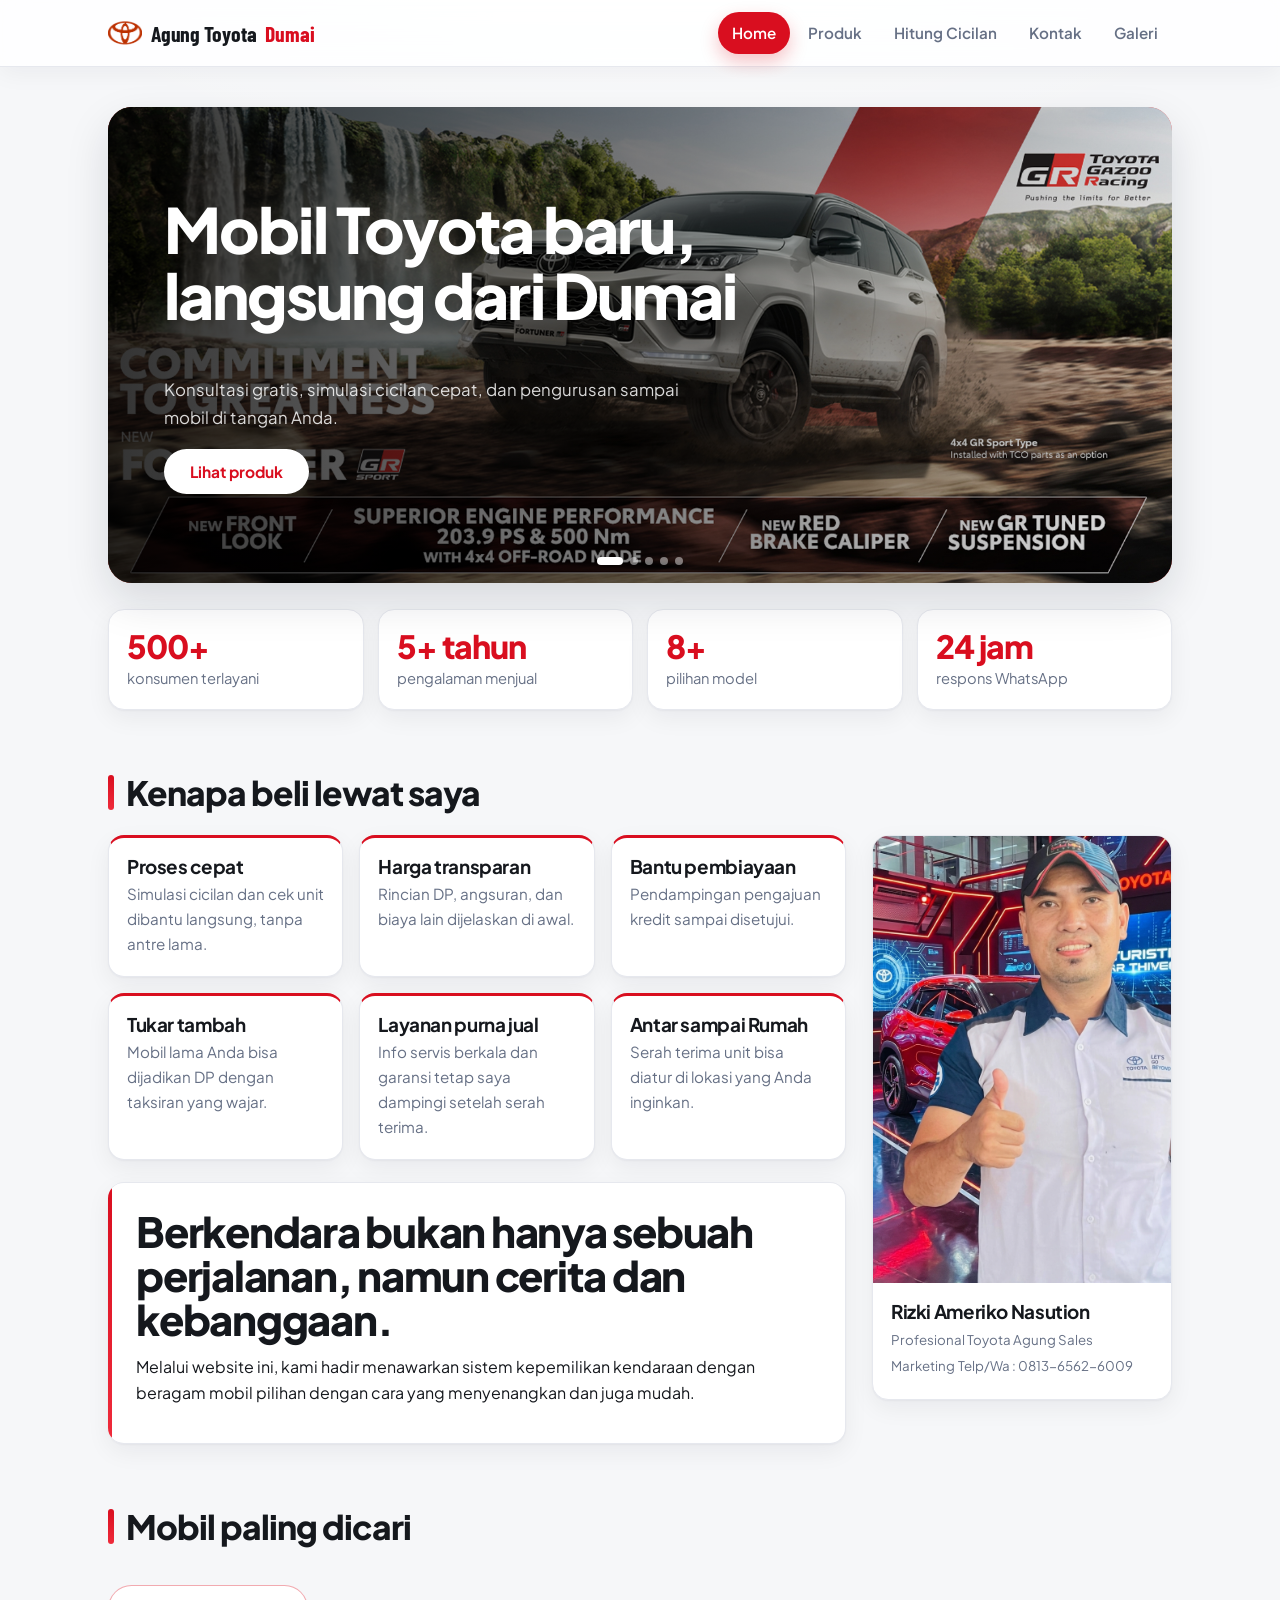
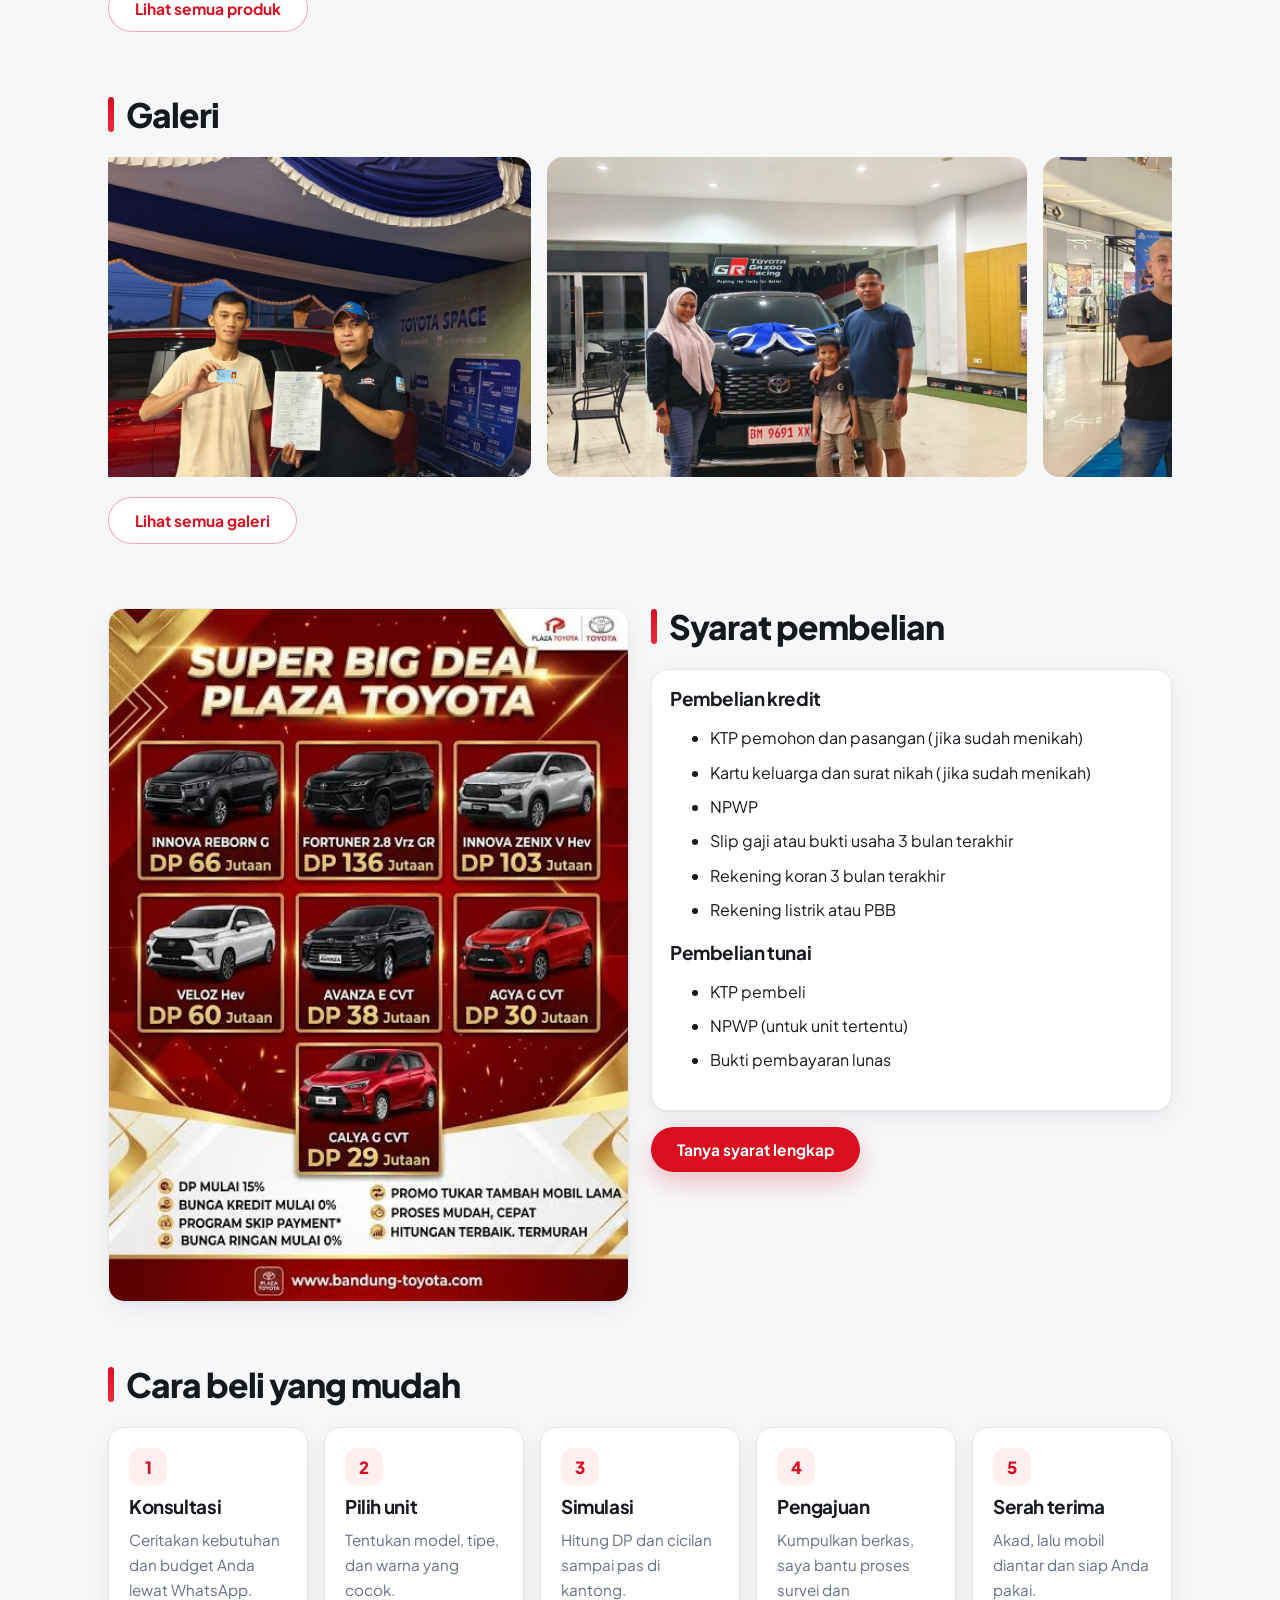
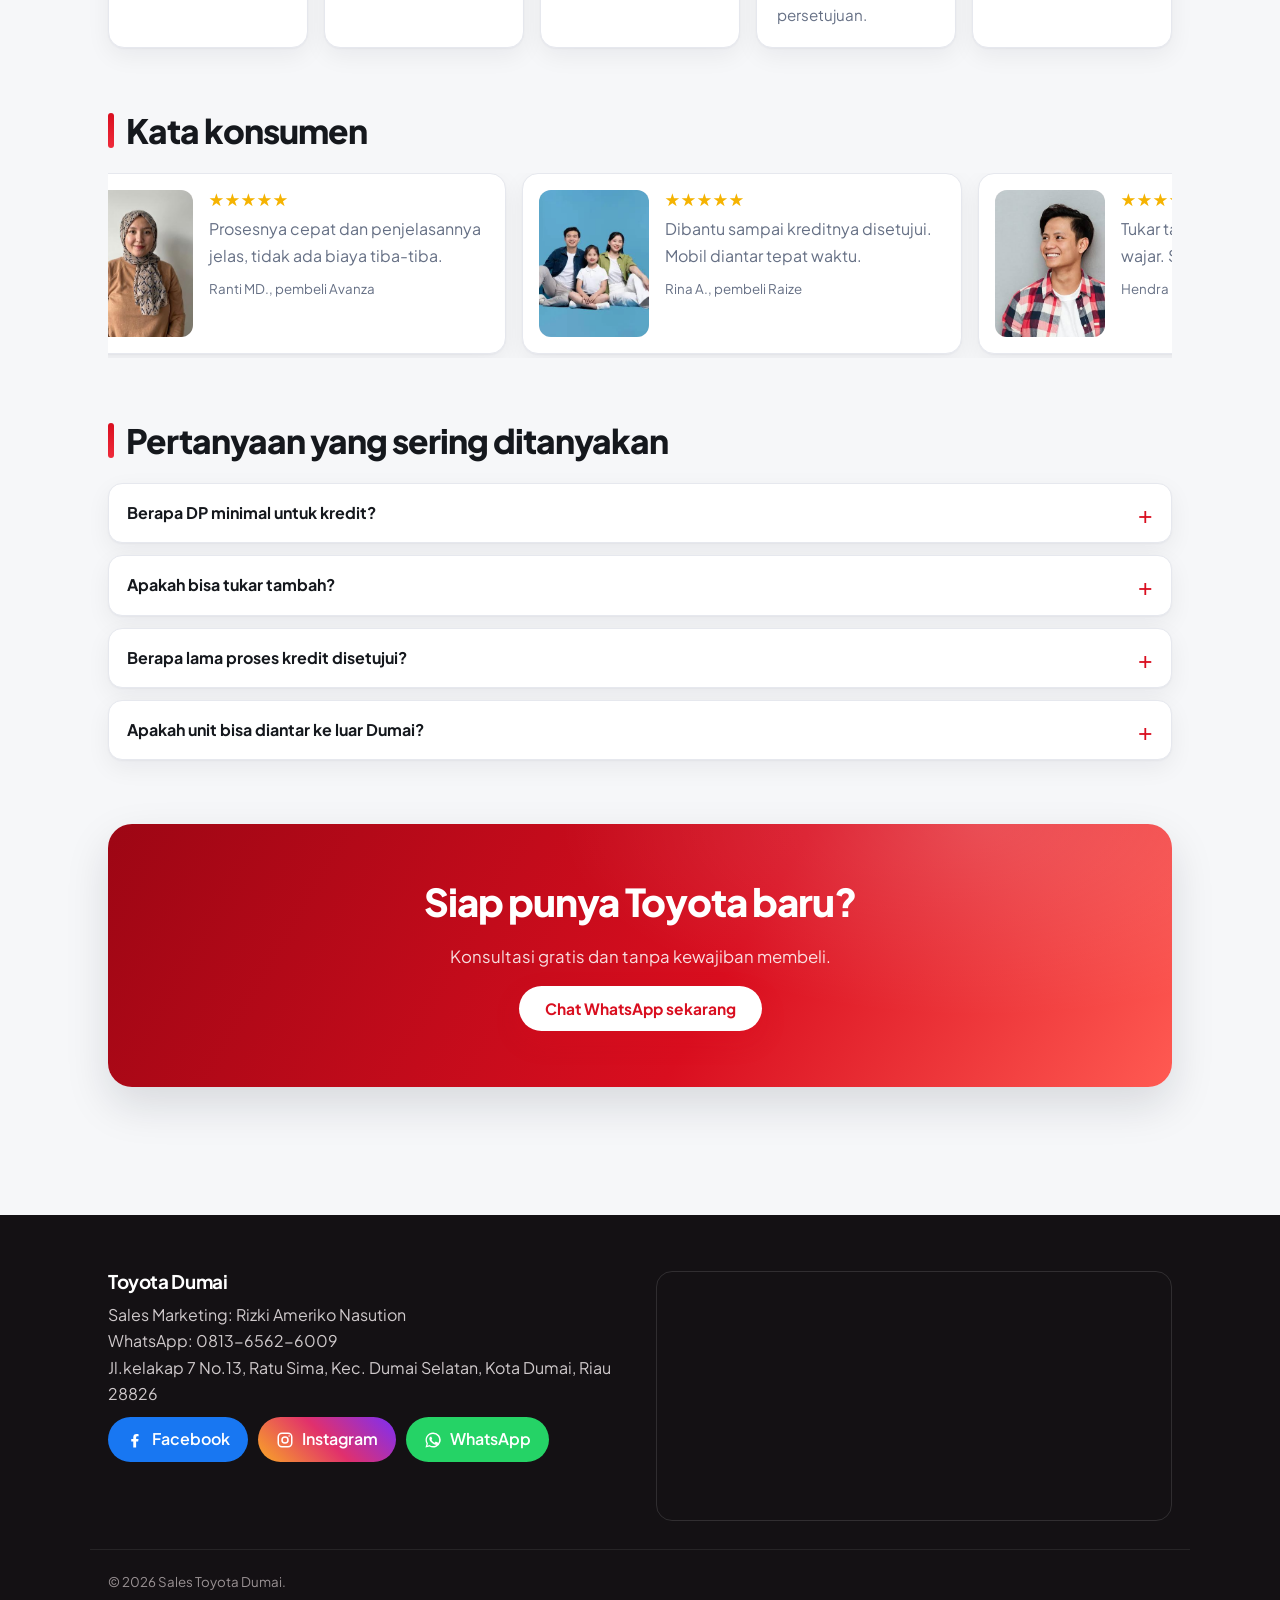
==== commit 39b1378a: "Update project" ====
--- a/index.html
+++ b/index.html
@@ -58,7 +58,7 @@
     <main>
         <!-- HOME -->
         <div class="page" id="home">
-            <div class="wrap" style="margin-top:28px">
+            <div class="wrap">
                 <div class="slider" id="slider">
                     <div class="slides">
                         <div class="slide">
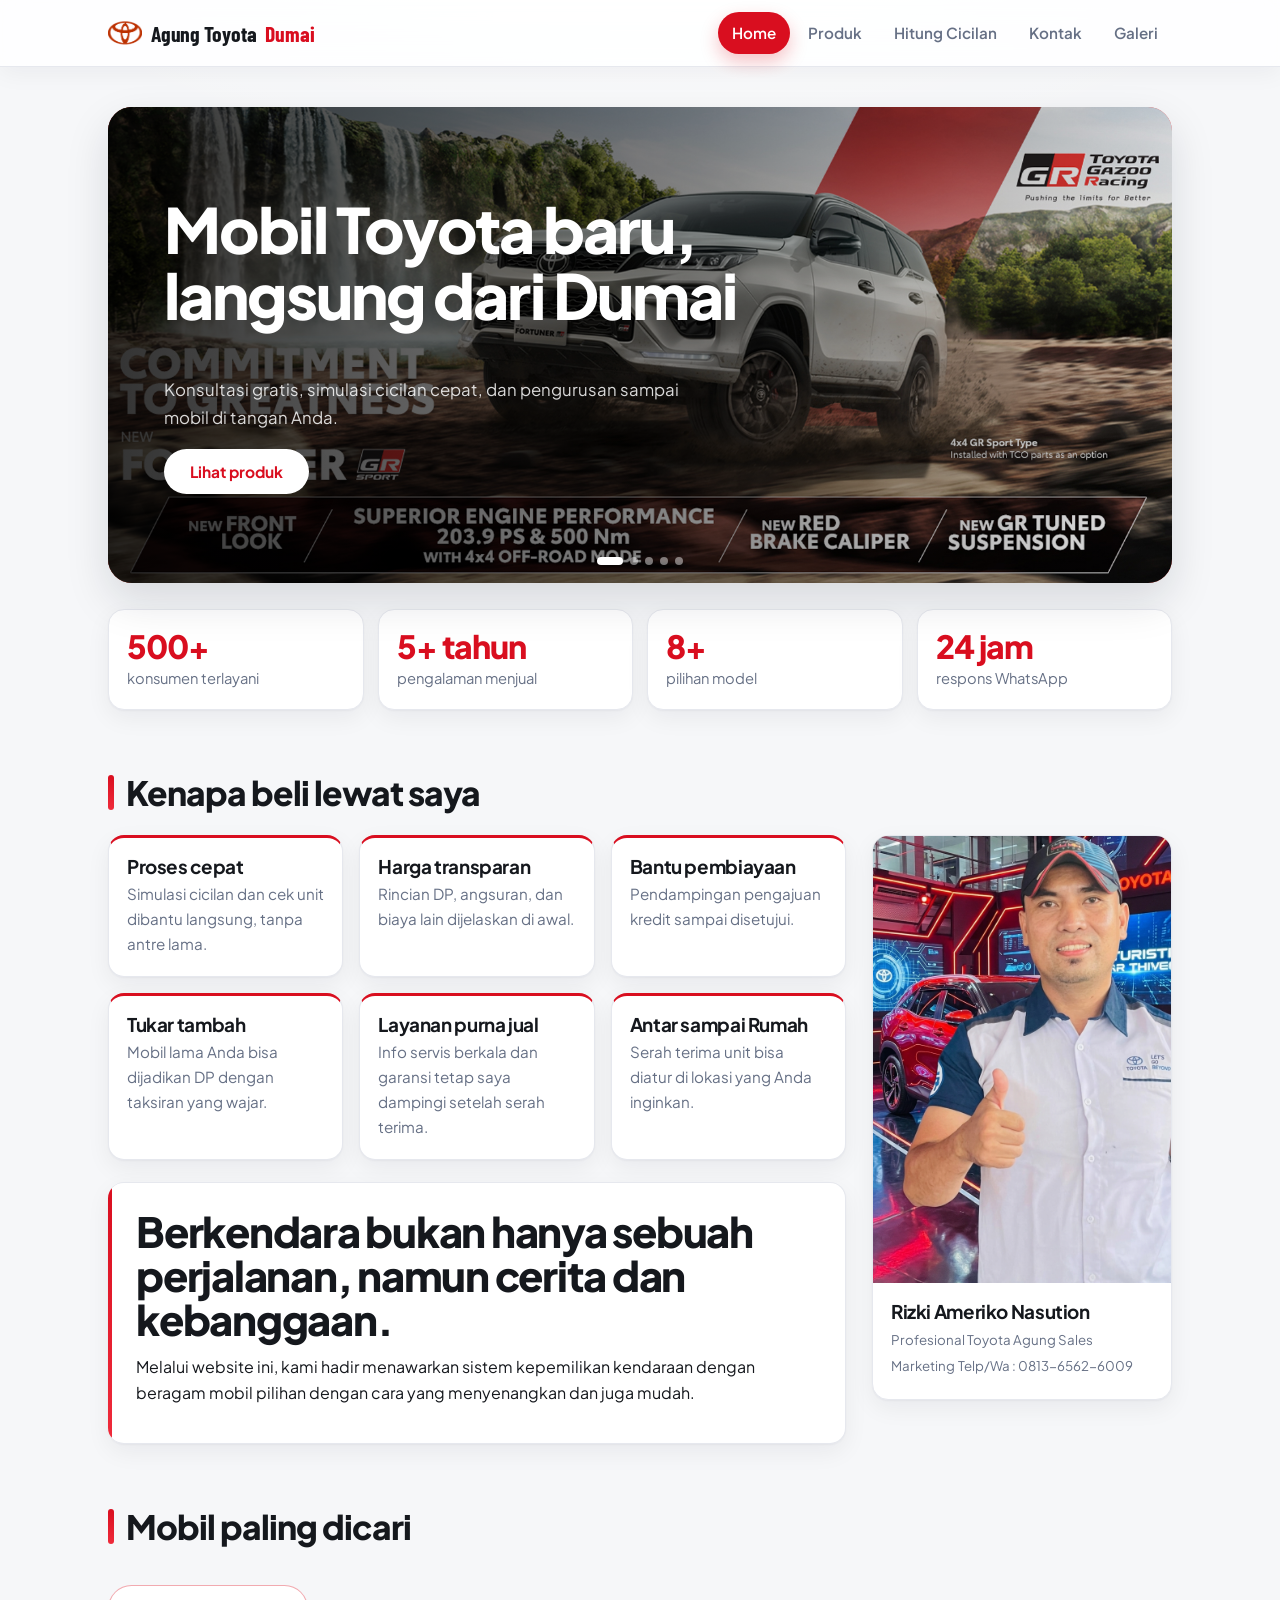
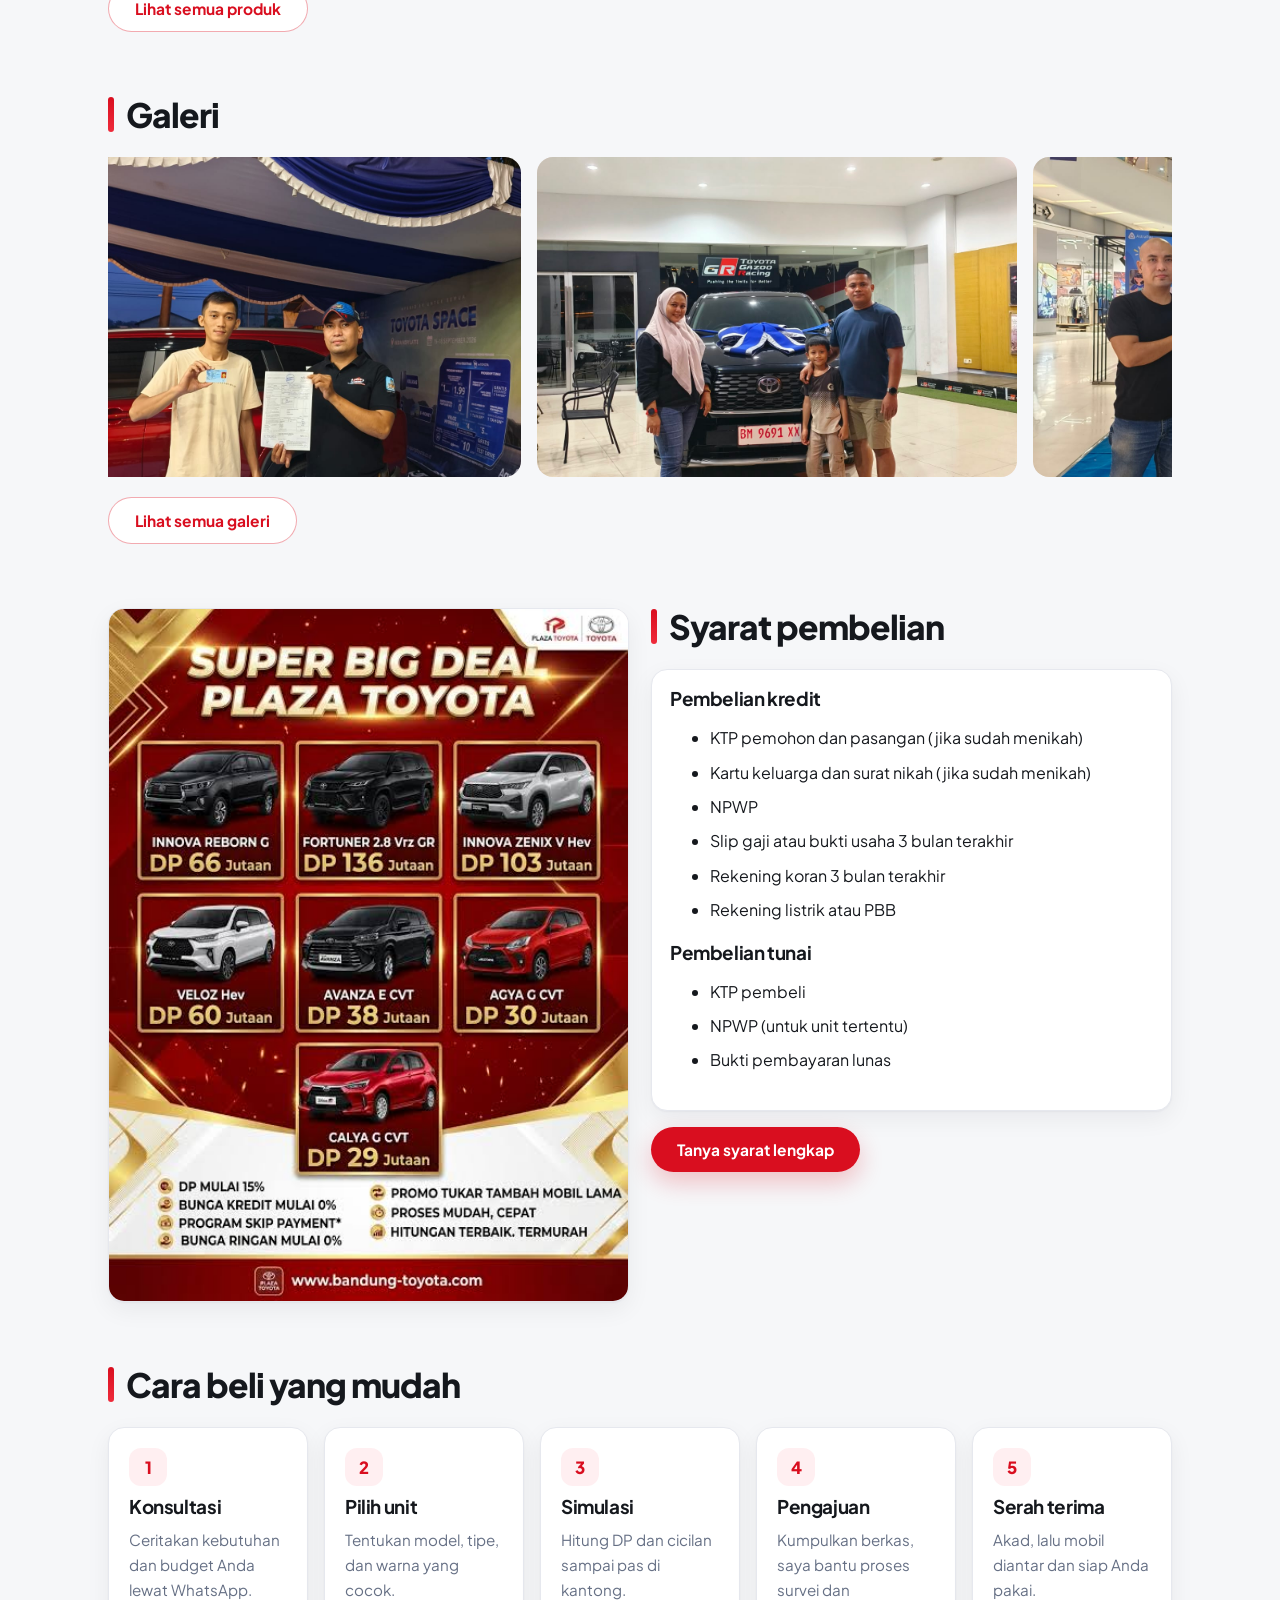
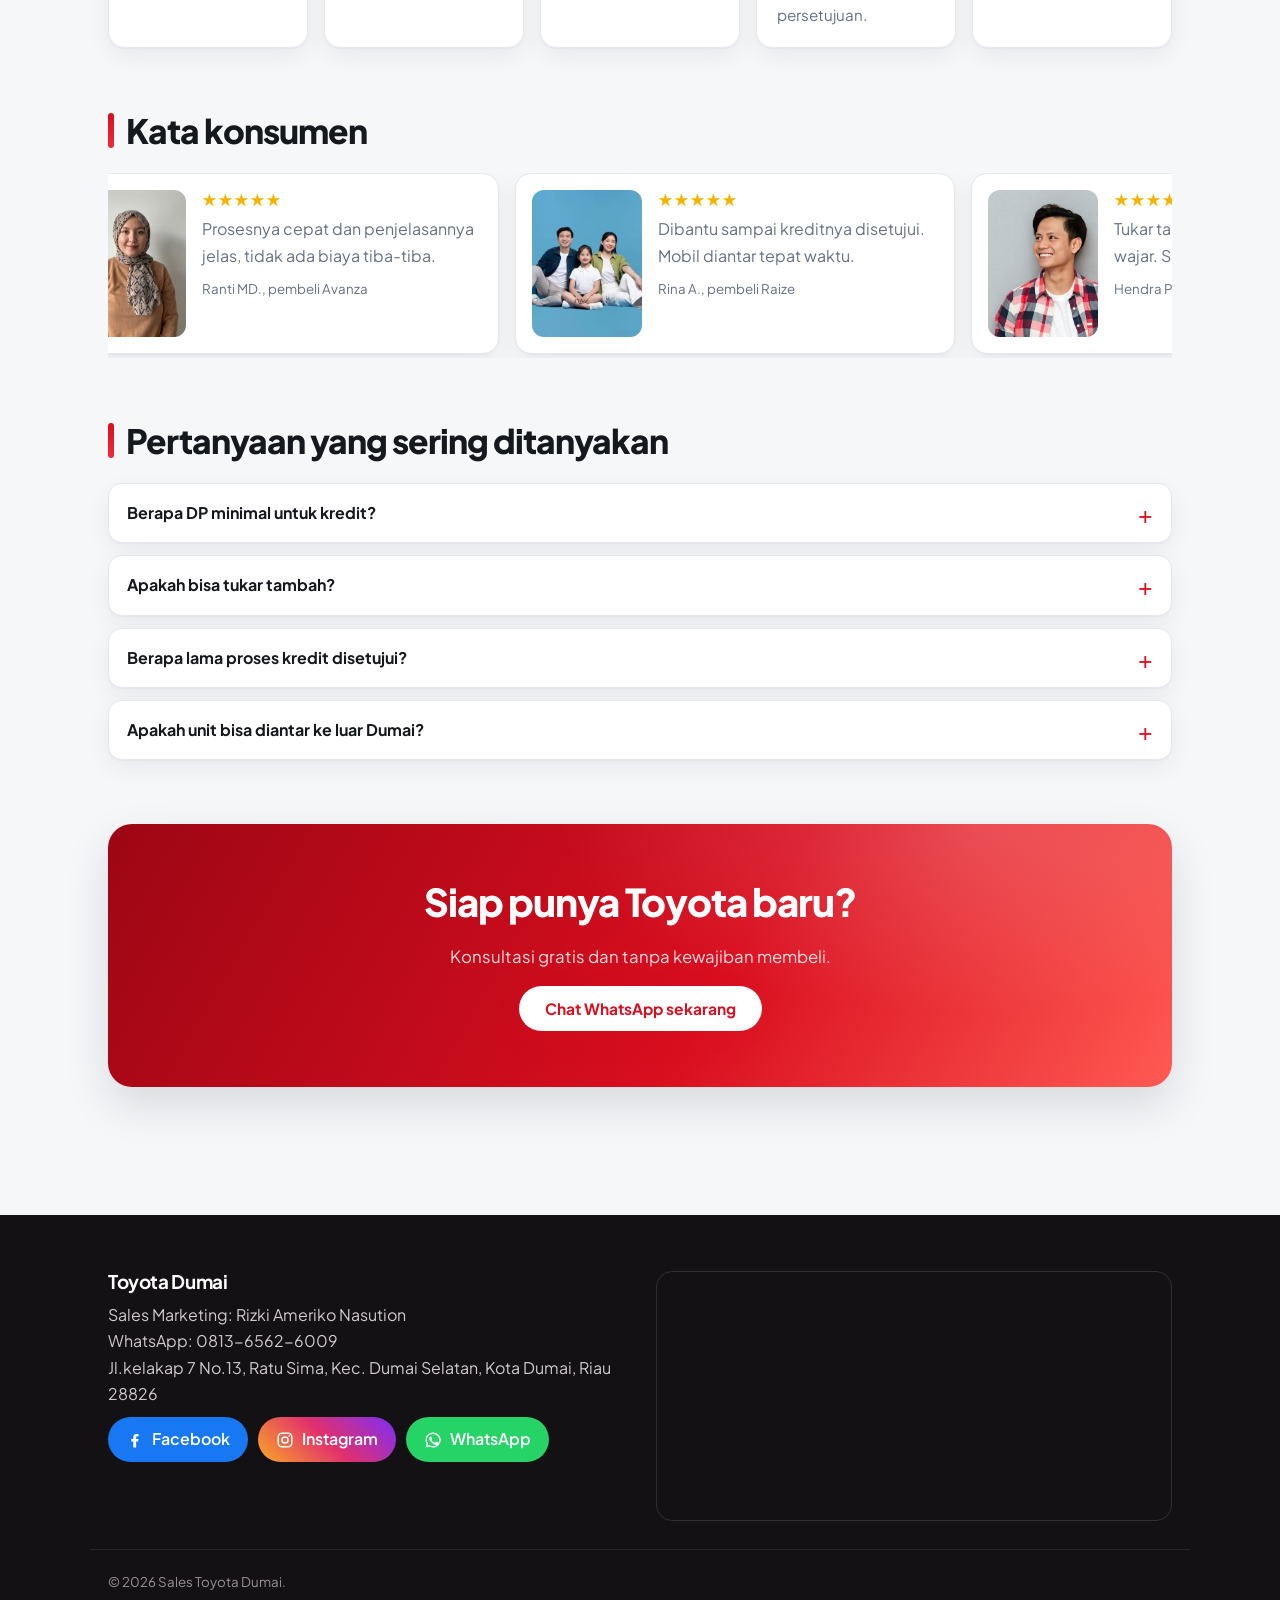
==== commit f1ac5138: "Update project" ====
--- a/index.html
+++ b/index.html
@@ -322,7 +322,7 @@
                                                 autocomplete="off" placeholder="0">
                                 </div>
                                 <div class="fld f-bunga">
-                                    <label>Bunga flat per tahun (%)</label><input id="cb" type="number" min="0" step="0.1" value="6.5">
+                                    <label>Bunga flat per tahun (%)</label><input id="cb" type="number" min="0" step="0.1" value="7.5" readonly>
                                 </div>
                             </div>
                         </div>
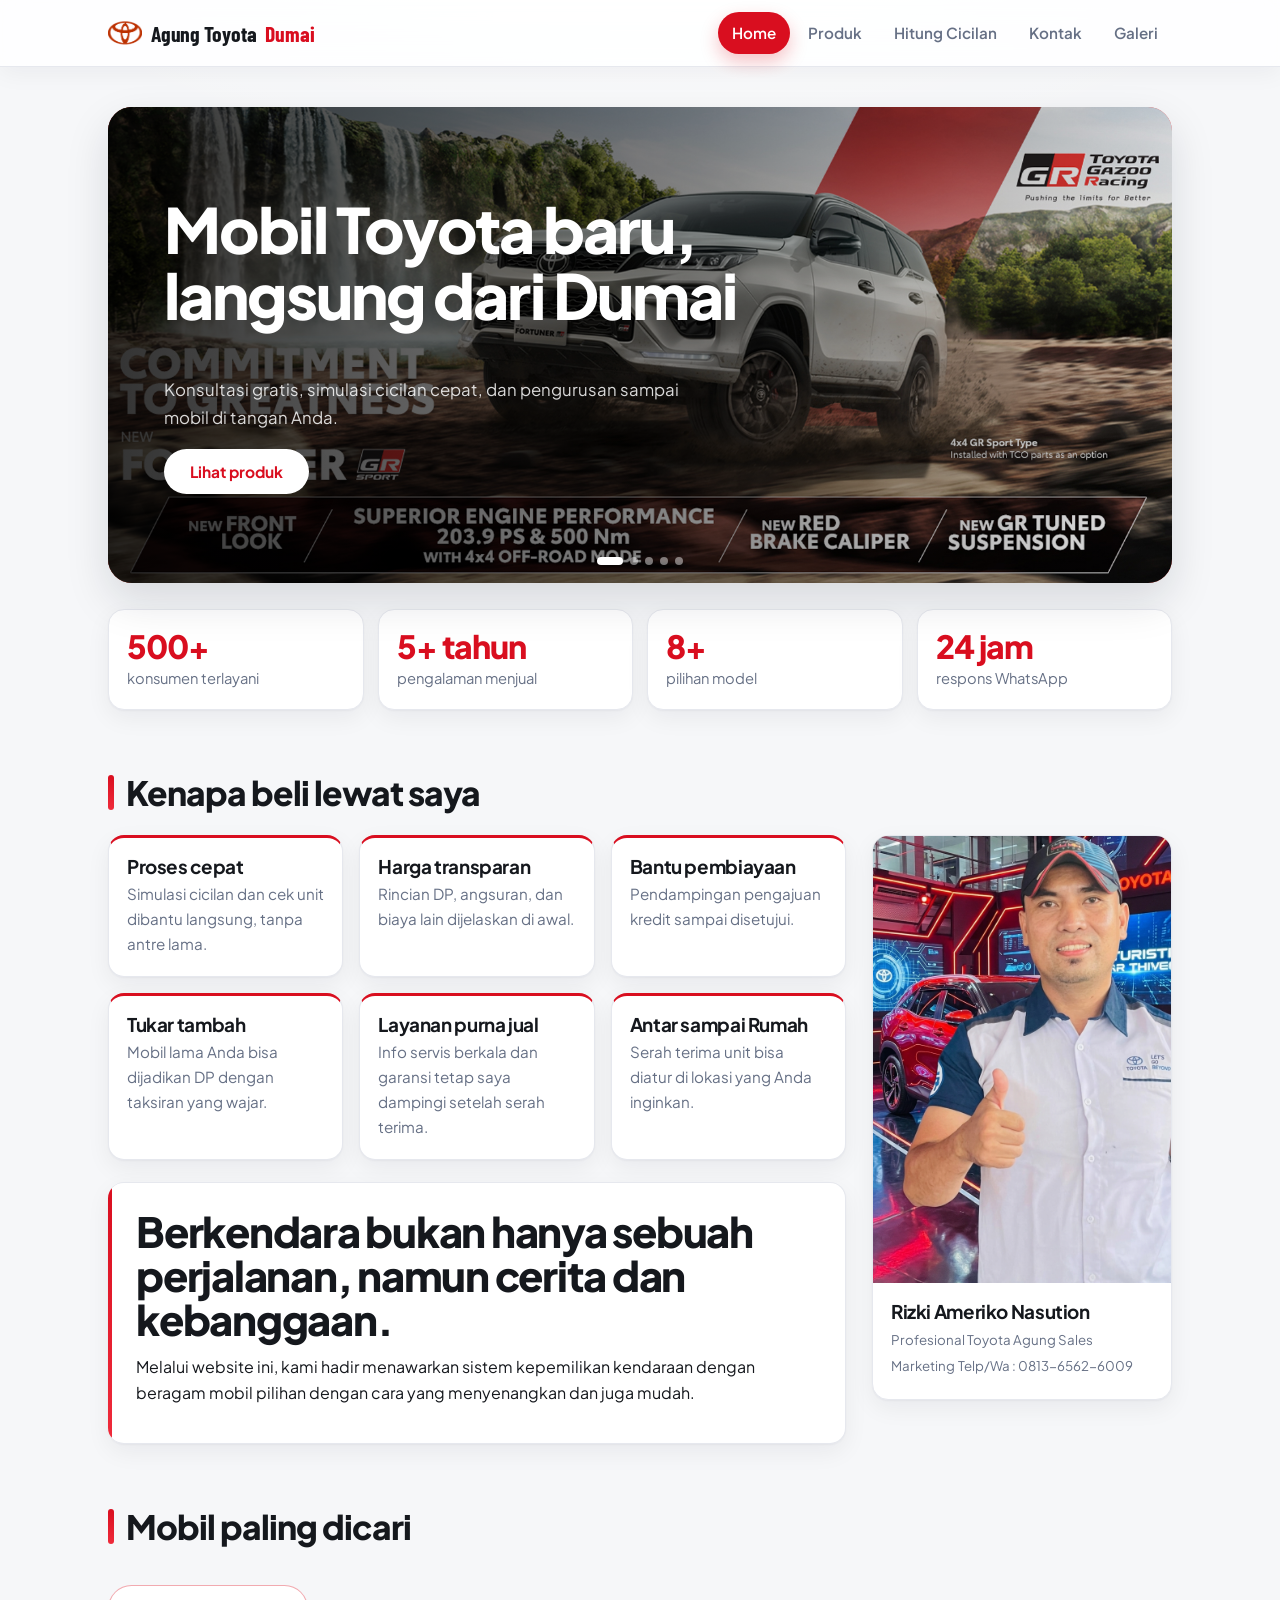
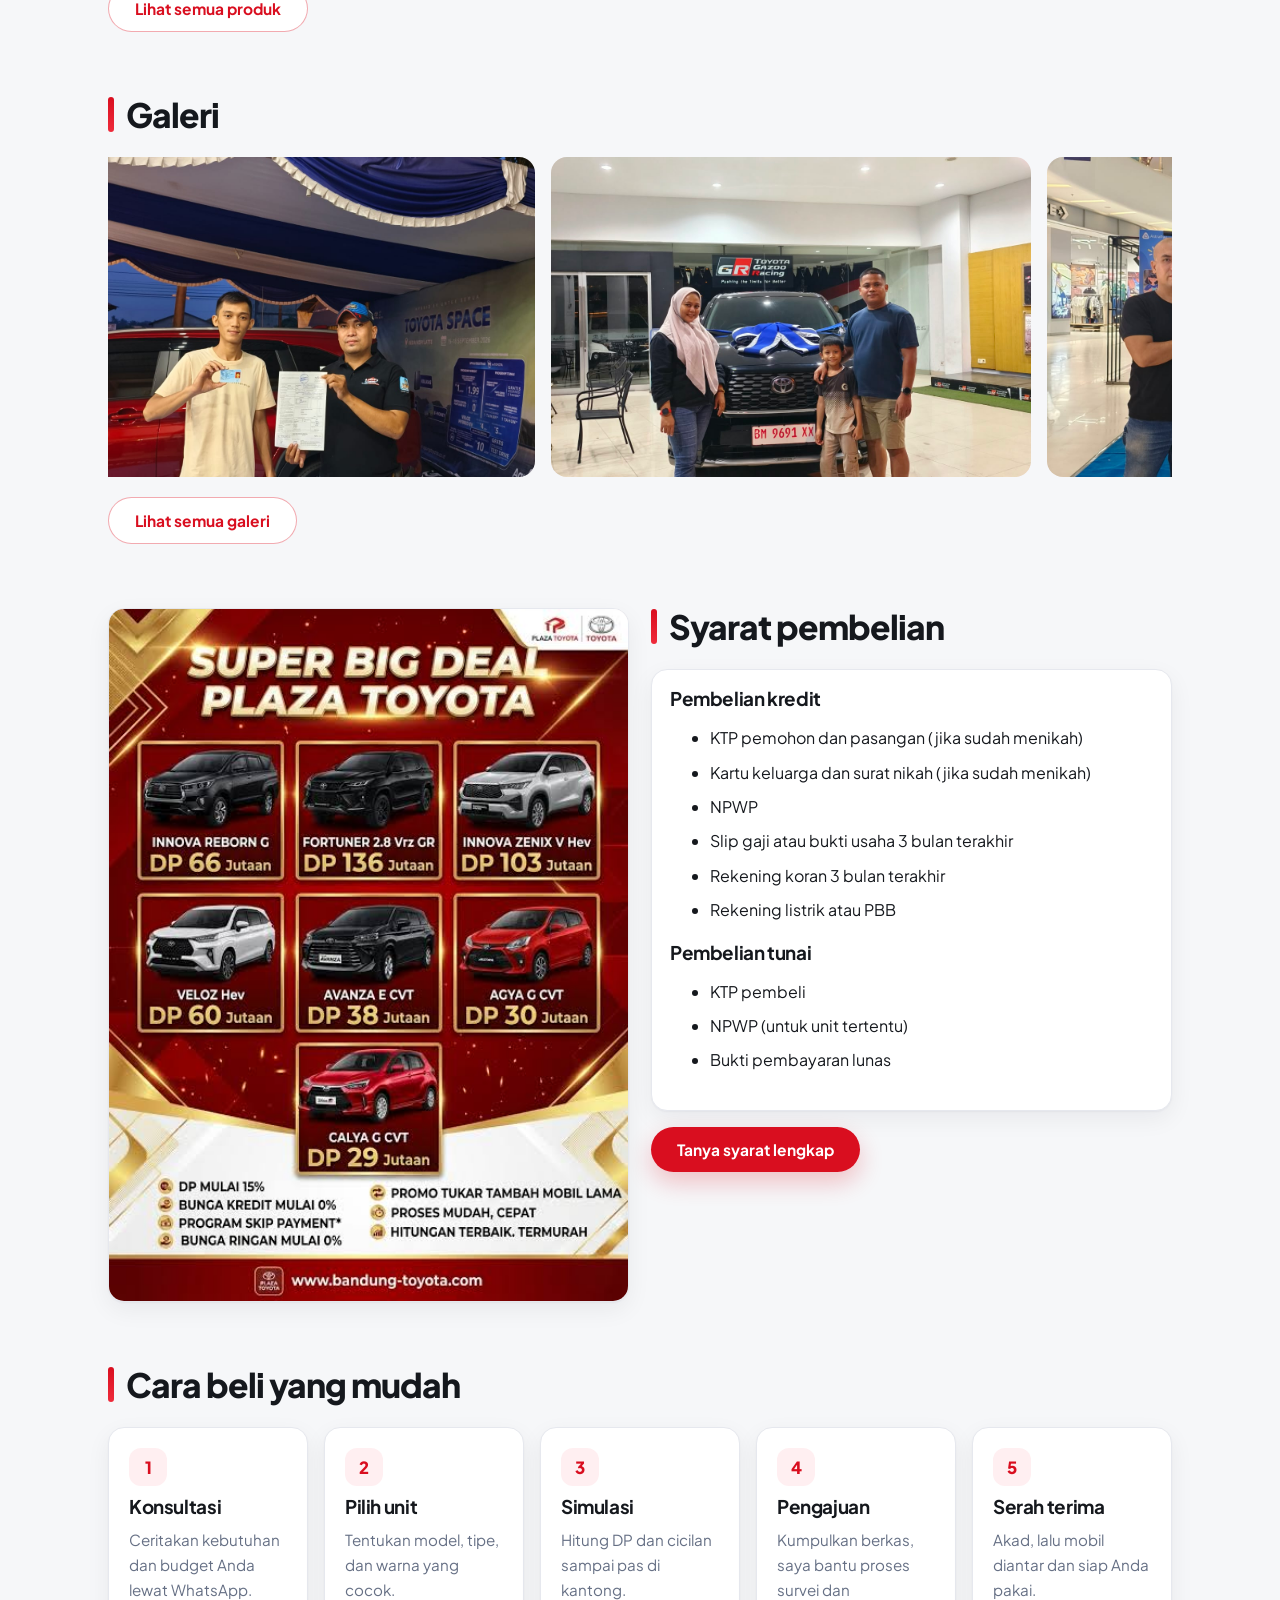
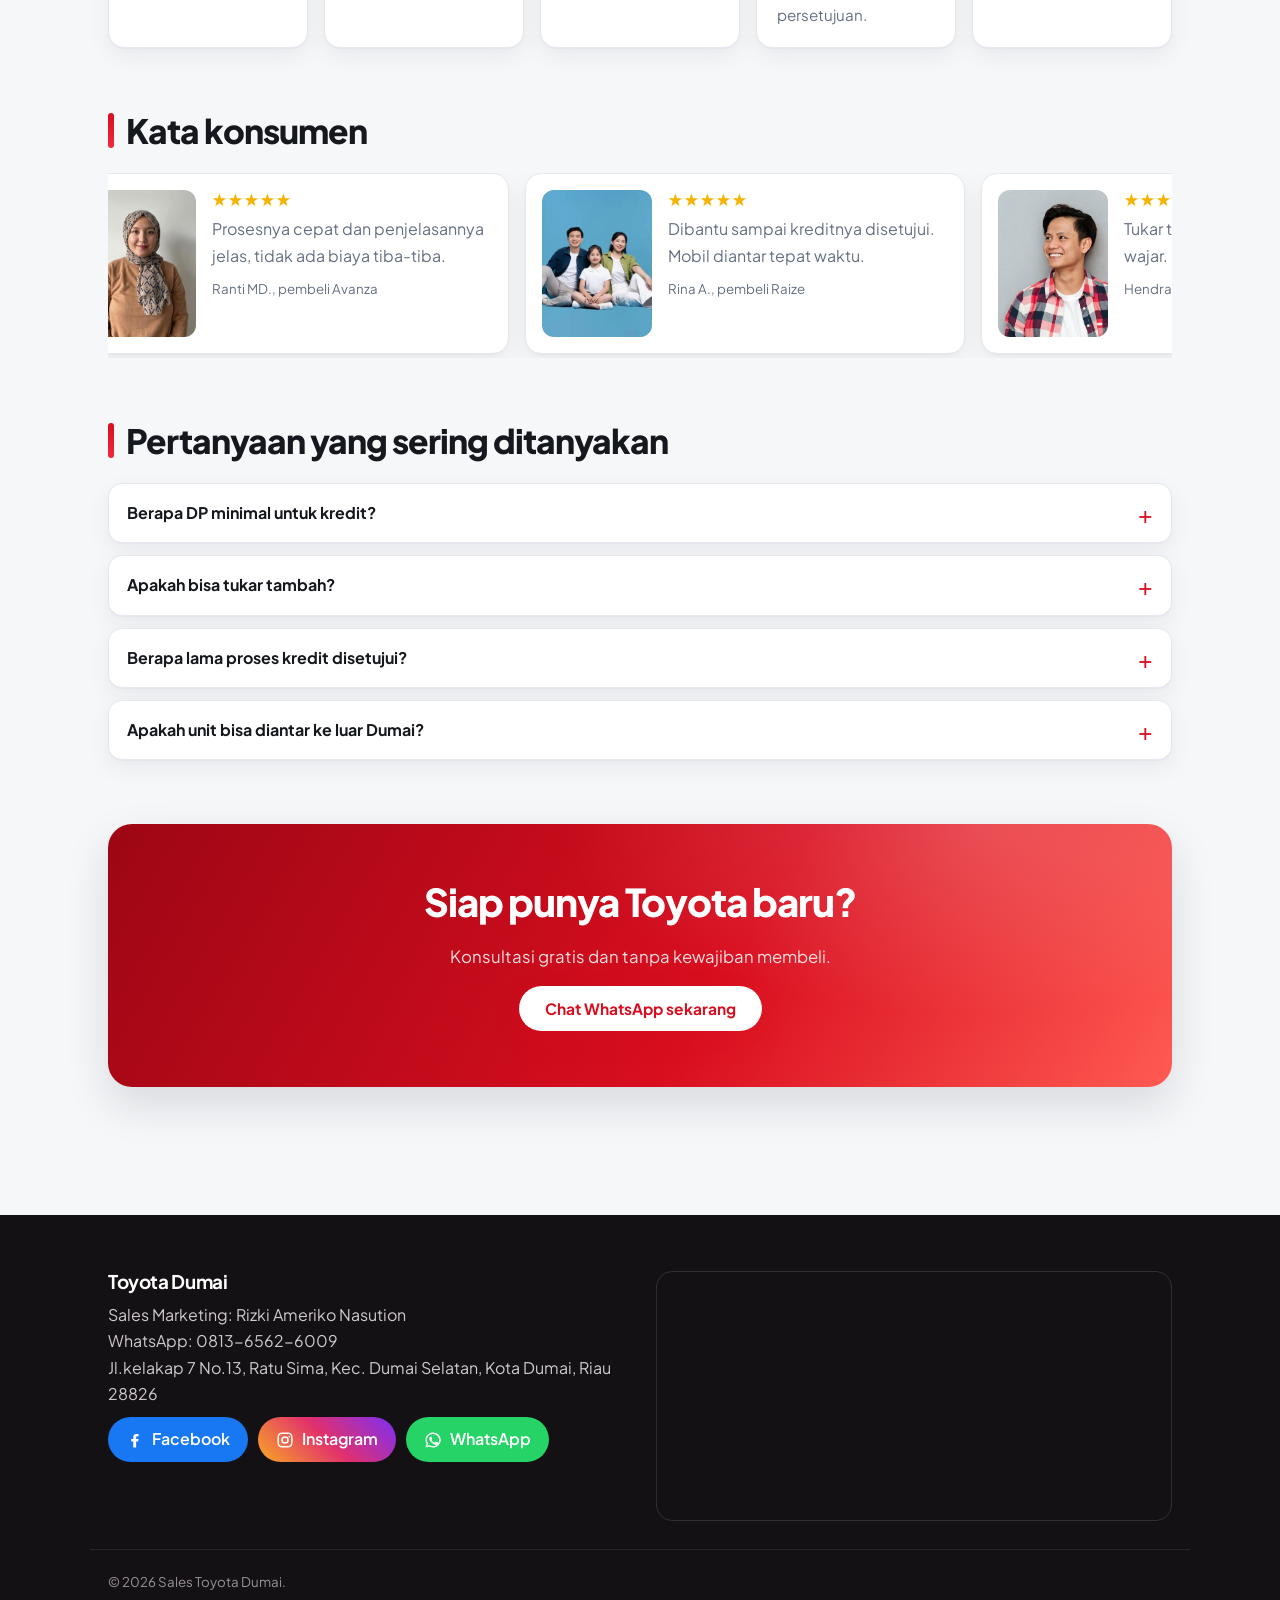
==== commit 14eff22b: "Update project" ====
--- a/index.html
+++ b/index.html
@@ -413,7 +413,7 @@
                                 viewBox="0 0 24 24" fill="none" stroke="#fff"
                                 stroke-width="2"><rect x="3" y="3" width="18"
                                     height="18" rx="5" /><circle cx="12" cy="12"
-                                    r="4" /><circle cx="17.5" cy="6.5" r="1"
+                                    r="4" /><circle cx="17.5" cy="7.5" r="1"
                                     fill="#fff"
                                     stroke="none" /></svg>Instagram</a><a class="wa" target="_blank" rel="noopener" href="https://wa.me/6281365626009"><svg
                                 viewBox="0 0 24 24" fill="#fff"><path
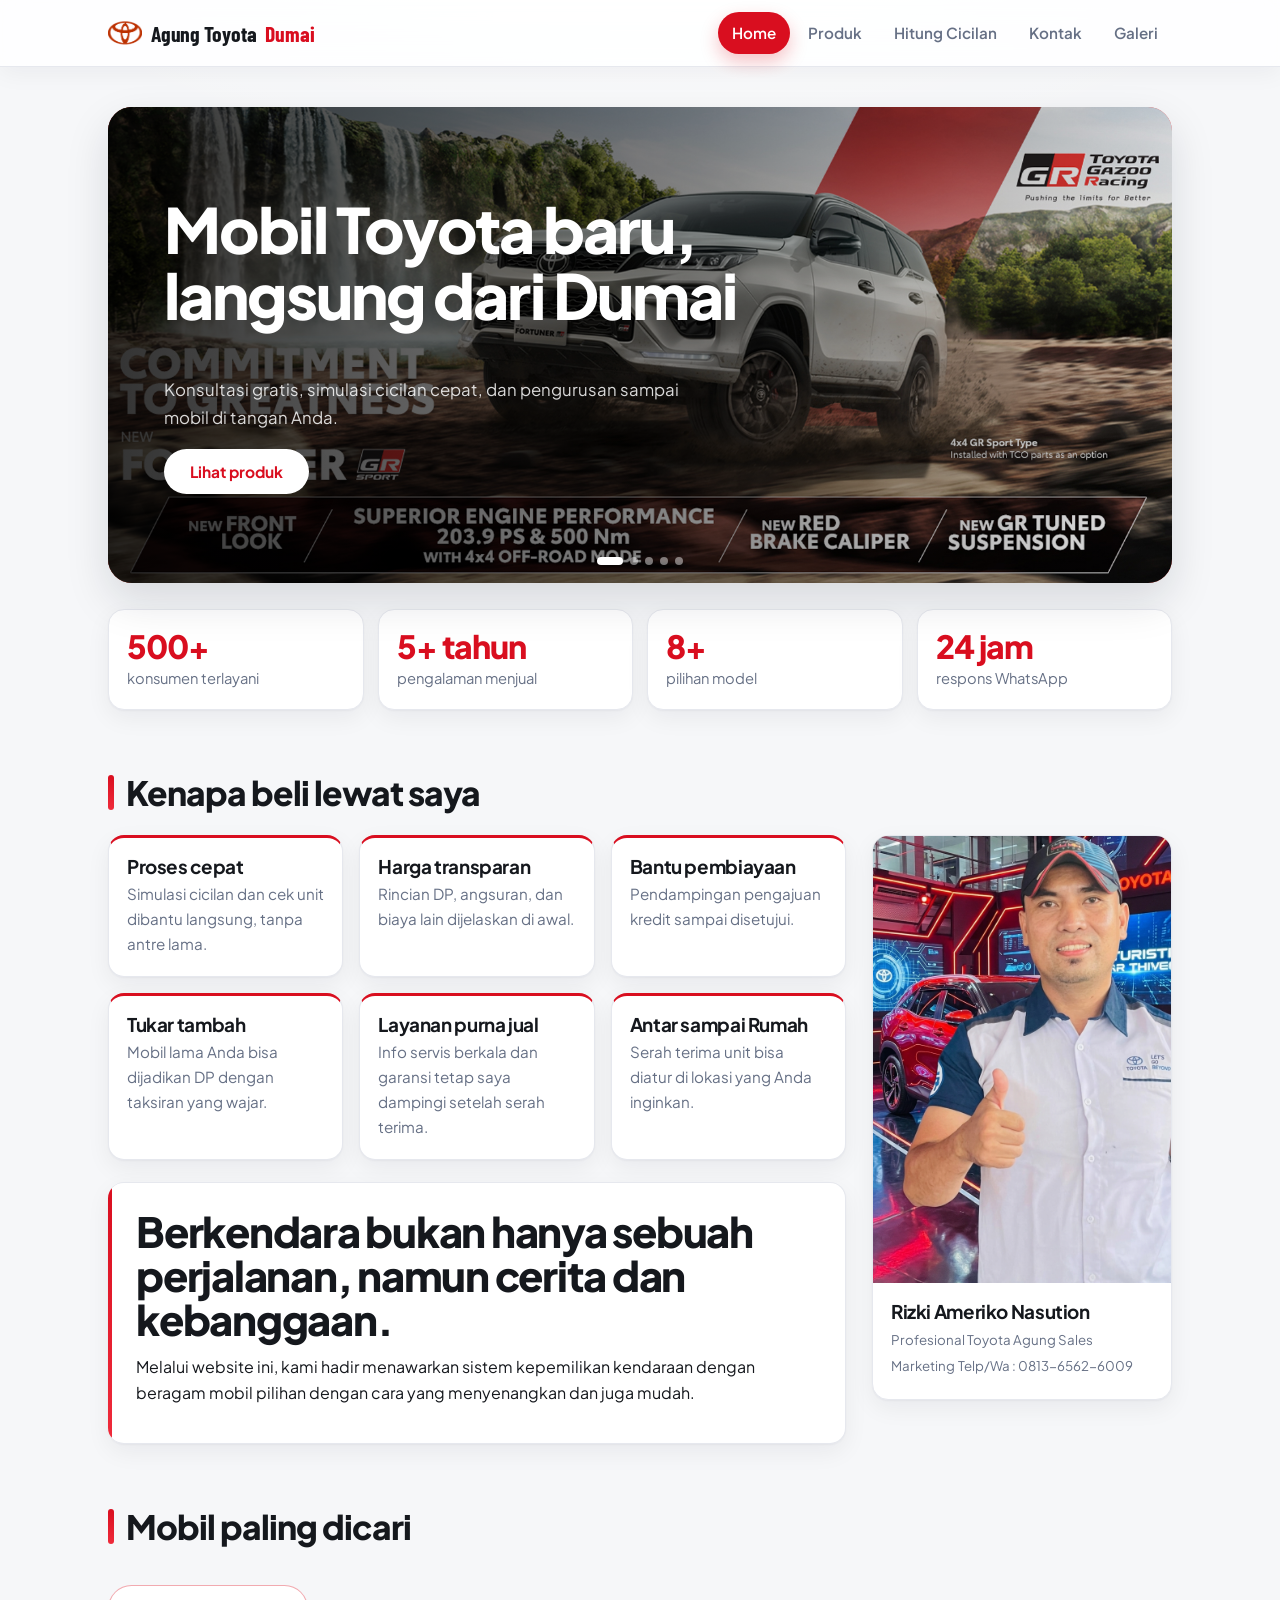
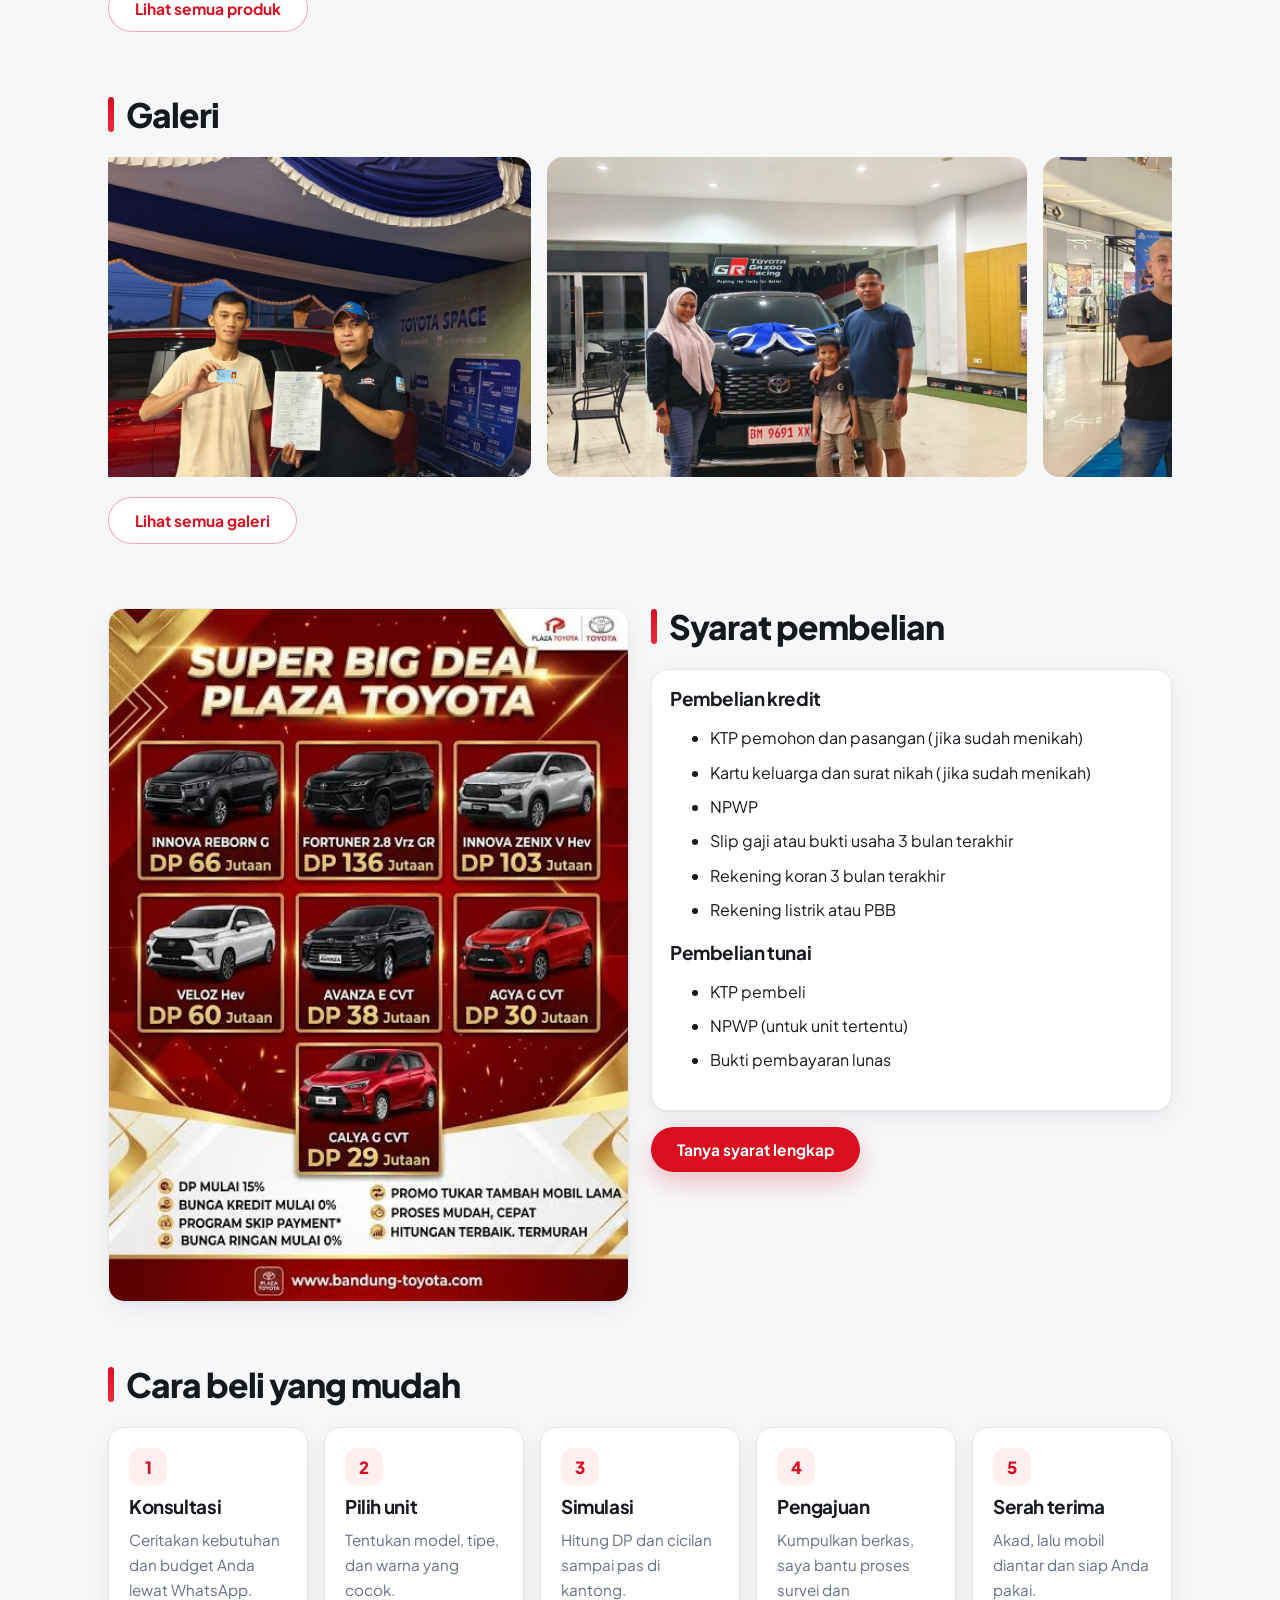
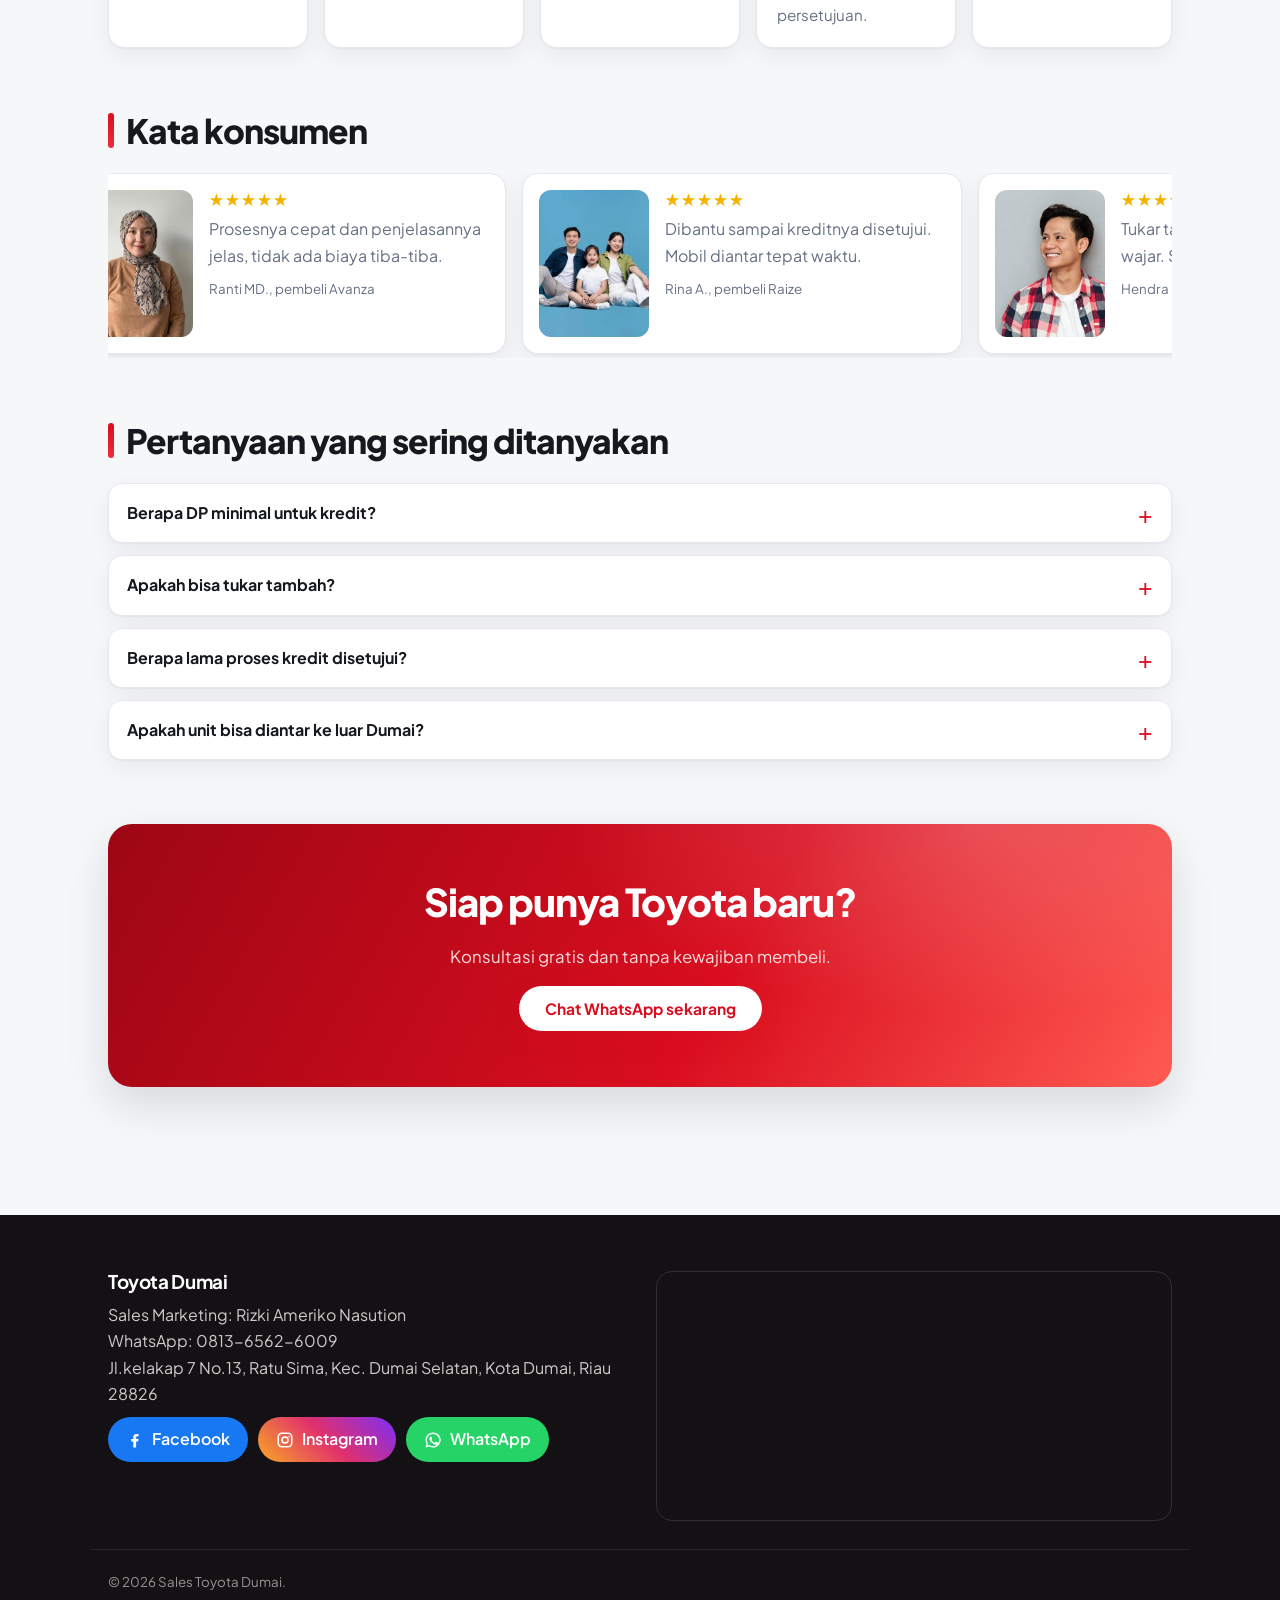
==== commit 418f0b85: "Update project" ====
--- a/index.html
+++ b/index.html
@@ -13,6 +13,8 @@
     <link rel="apple-touch-icon" href="images/icon150.png" />
     <title>Agung Toyota Dumai</title>
     <link href="https://fonts.googleapis.com/css2?family=Barlow+Condensed:wght@600;700&family=Plus+Jakarta+Sans:wght@400;500;600;700;800&display=swap" rel="stylesheet">
+    <link rel="preconnect" href="https://script.google.com" crossorigin>
+    <link rel="preconnect" href="https://script.googleusercontent.com" crossorigin>
 
     <link href="style.css" rel="stylesheet">
     <meta name="description" content="Dealer Resmi Mobil Toyota New Agya Dumai Promo Harga Terbaik Toyota New Agya. Hubungi Sales Toyota Nasmoco Dumai : Rizki Ameriko Nasution di Nomer 0813-6562-6009 (WA). Pelayanan cepat, ramah di Toyota Nasmoco Dumai. Kami melayani wilayah Dumai dan sekitarnya, Daerah Istimewa Yogyakarta. Exterior Toyota New Agya Eksterior Toyota New Agya hadir dengan konsep dynamic serta aerodinamis, ditambah kekuatan"
@@ -322,7 +324,7 @@
                                                 autocomplete="off" placeholder="0">
                                 </div>
                                 <div class="fld f-bunga">
-                                    <label>Bunga flat per tahun (%)</label><input id="cb" type="number" min="0" step="0.1" value="7.5" readonly>
+                                    <label>Bunga flat per tahun (%)</label><input id="cb" type="number" min="0" step="0.1" value="7.5" readonly aria-readonly="true" title="Bunga tetap 7,5% per tahun">
                                 </div>
                             </div>
                         </div>
@@ -541,8 +543,36 @@
 
         imgs();
         buildCombo();
+        carsReady = true;
         fill();
+        // kalau daftar pencarian sudah terbuka sebelum data selesai dimuat, isi ulang
+        if (!cel.hidden) renderCombo("");
         route(); // penting: agar #mobil/3 bisa dibuka langsung setelah data siap
+    }
+
+    // ===== cache data mobil (tampil instan saat halaman dibuka lagi) =====
+    var CARS_CACHE = "tad_cars_v1",
+        lastCarsKey = "";
+
+    function handleCars(data) {
+        var key = "";
+        try { key = JSON.stringify(data) } catch (e) {}
+        if (key && key === lastCarsKey) return;
+        lastCarsKey = key;
+        try {
+            localStorage.setItem(CARS_CACHE, JSON.stringify({ t: Date.now(), d: data }))
+        } catch (e) {}
+        initCars(data)
+    }
+
+    function readCarsCache() {
+        try {
+            var o = JSON.parse(localStorage.getItem(CARS_CACHE) || "null");
+            if (!o || !o.d || !(Date.now() - o.t < 24 * 60 * 60 * 1000)) return null;
+            return o.d
+        } catch (e) {
+            return null
+        }
     }
 
     // ===== pages =====
@@ -572,7 +602,7 @@
 
     // ===== kartu mobil =====
     function est(p) {
-        return p * 0.8 * (1 + 0.065 * 4) / 48
+        return p * 0.8 * (1 + 0.075 * 4) / 48
     }
 
     function card(i, e) {
@@ -813,14 +843,21 @@
         cb = document.getElementById("cb"),
         cr = document.getElementById("cr");
 
-    var TENORS = [12, 24, 36, 48, 60];
+    var TENORS = [12, 24, 36, 48, 60],
+        RATE = 7.5; // bunga flat tetap (% per tahun)
+    cb.value = RATE;
+    cb.readOnly = true;
+    cb.setAttribute("aria-readonly", "true");
+    cb.title = "Bunga tetap 7,5% per tahun";
 
     // ===== pencarian mobil & tipe (combobox) =====
     var cs = document.getElementById("cs"),
         cbox = document.getElementById("cbox"),
         cel = document.getElementById("clist"),
         citems = [],
-        cact = -1;
+        cact = -1,
+        carsReady = false,
+        carsError = false;
 
     function buildCombo() {
         citems = [];
@@ -842,7 +879,12 @@
             if (q && it.s.indexOf(q) < 0) return;
             h += '<li role="option" data-k="' + k + '"' + (it.v === cm.value ? ' aria-selected="true"' : "") + ">" + it.h + "</li>"
         });
-        cel.innerHTML = h || '<li class="nores" aria-disabled="true">Tidak ada tipe yang cocok</li>';
+        if (!h) {
+            var msg = carsError ? "Data mobil gagal dimuat. Muat ulang halaman." :
+                (carsReady ? "Tidak ada tipe yang cocok" : "Memuat data mobil…");
+            h = '<li class="nores" aria-disabled="true">' + msg + "</li>"
+        }
+        cel.innerHTML = h;
         cel.hidden = false;
         cact = -1;
         cs.setAttribute("aria-expanded", "true")
@@ -881,6 +923,12 @@
     // buka lagi daftar saat input diklik walau sudah fokus (mis. setelah Esc)
     cs.addEventListener("click", function() {
         if (cel.hidden) renderCombo(cs.value === comboLabel() ? "" : cs.value)
+    });
+    // tap area panah / sudut kotak juga membuka daftar (penting di layar sentuh)
+    cbox.addEventListener("click", function(e) {
+        if (e.target === cs || (e.target.closest && e.target.closest("li[data-k]"))) return;
+        cs.focus();
+        if (cel.hidden) renderCombo("")
     });
     cs.addEventListener("blur", function() {
         setTimeout(function() {
@@ -995,7 +1043,7 @@
         var s = sel(),
             dp = Math.min(dpNum(), h),
             pk = Math.max(h - dp, 0),
-            rate = +cb.value || 0,
+            rate = RATE,
             nama = s.c ? s.c.n + (s.t ? " " + s.t[0] : "") : "";
         if (LIVE) {
             var cards = "";
@@ -1202,11 +1250,17 @@
     // ===== start =====
     route(); // tampilkan halaman dulu (data belum ada)
     document.getElementById("pgrid").innerHTML = "<p>Memuat data mobil...</p>";
-    loadCars().then(initCars).catch(function(err) {
+    var cachedCars = readCarsCache();
+    if (cachedCars) handleCars(cachedCars); // tampil instan dari cache, lalu tetap refresh dari Sheets
+    loadCars().then(handleCars).catch(function(err) {
         console.error("Gagal mengambil data mobil:", err);
-        document.getElementById("pgrid").innerHTML = "<p>Data mobil gagal dimuat. Silakan muat ulang halaman.</p>";
-        if (LIVE) document.getElementById("cr").innerHTML = "<div class='lfoot'>Data mobil gagal dimuat. Muat ulang browser source di OBS.</div>";
-        renderRv();
+        if (!carsReady) {
+            carsError = true;
+            if (!cel.hidden) renderCombo("");
+            document.getElementById("pgrid").innerHTML = "<p>Data mobil gagal dimuat. Silakan muat ulang halaman.</p>";
+            if (LIVE) document.getElementById("cr").innerHTML = "<div class='lfoot'>Data mobil gagal dimuat. Muat ulang browser source di OBS.</div>";
+            renderRv();
+        }
     });
     </script>
 </body>
--- a/style.css
+++ b/style.css
@@ -1628,6 +1628,25 @@
     box-shadow: 0 0 0 4px rgba(217, 14, 31, .13)
 }
 
+/* bunga tetap: tampak terkunci */
+#cb[readonly] {
+    background: var(--soft);
+    color: var(--mut);
+    font-weight: 600;
+    cursor: default
+}
+
+#cb::-webkit-outer-spin-button,
+#cb::-webkit-inner-spin-button {
+    -webkit-appearance: none;
+    margin: 0
+}
+
+#cb {
+    -moz-appearance: textfield;
+    appearance: textfield
+}
+
 .seg {
     gap: 4px;
     padding: 4px;
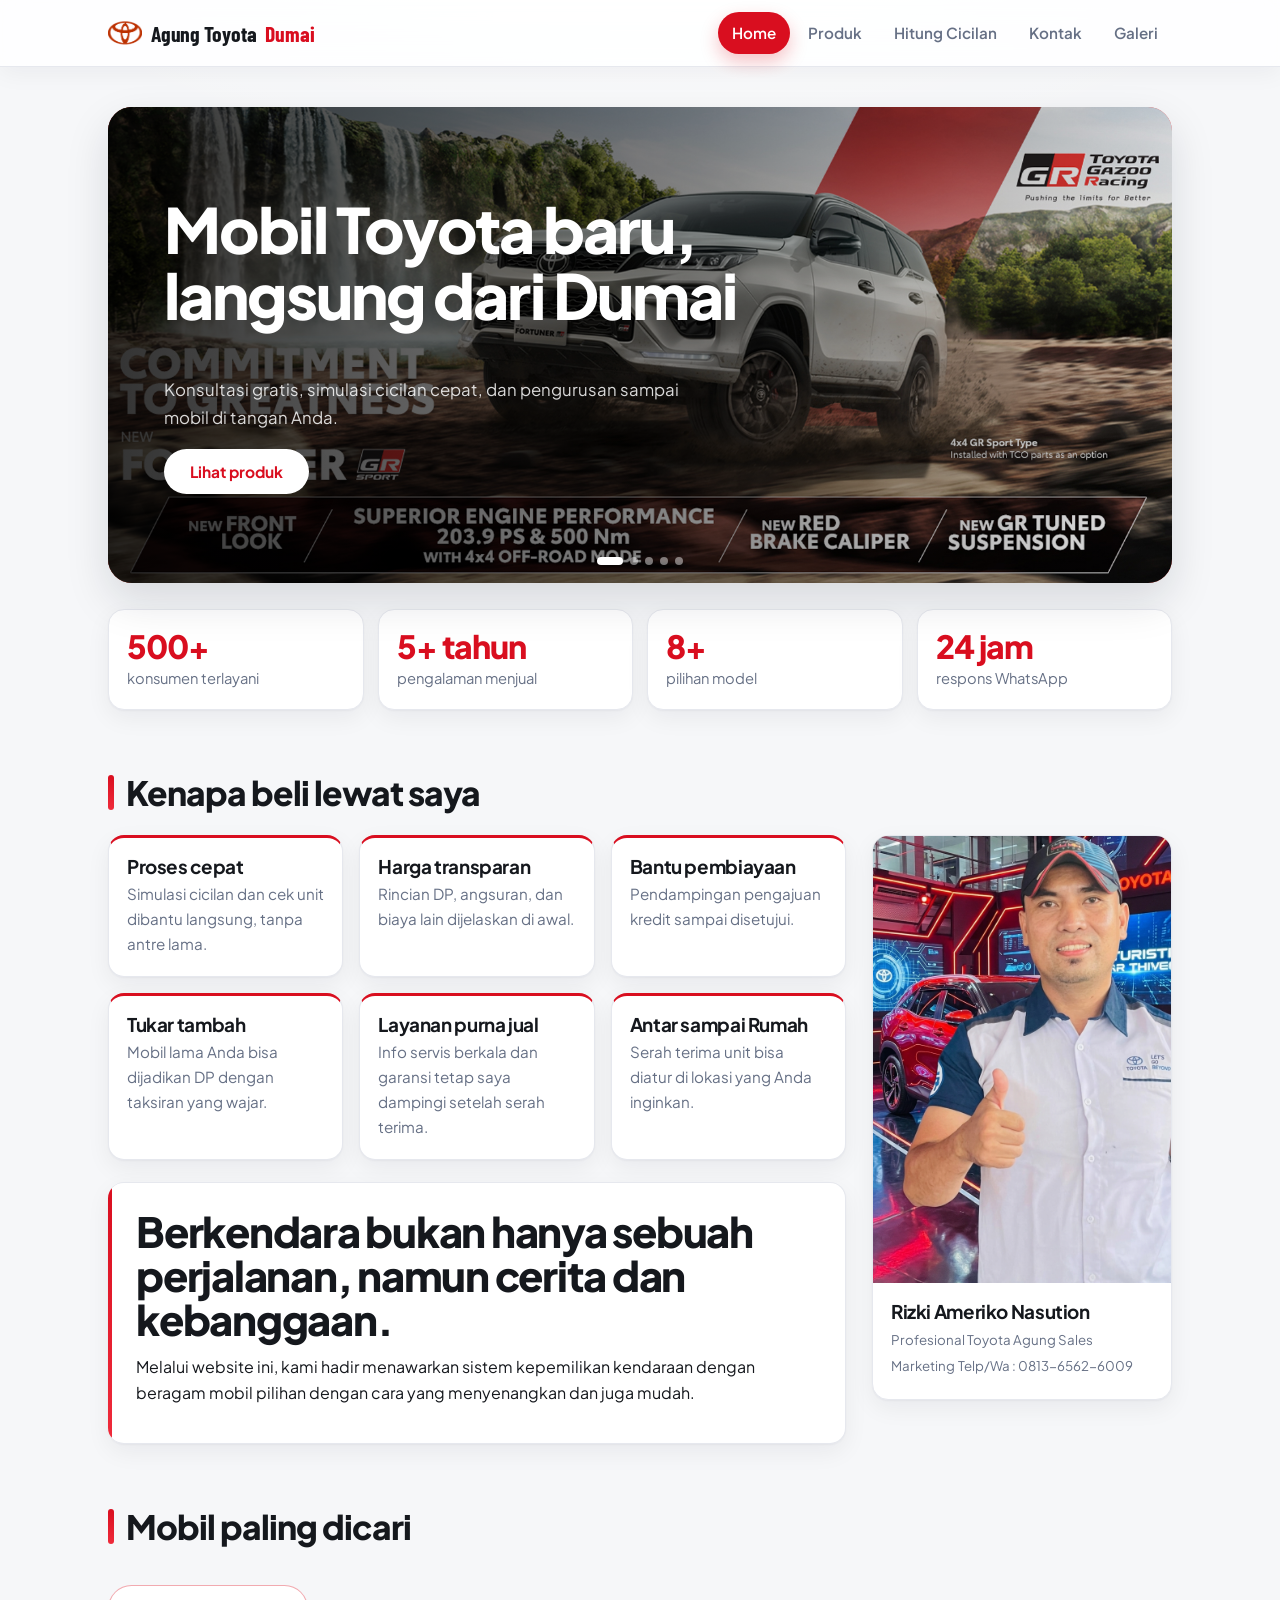
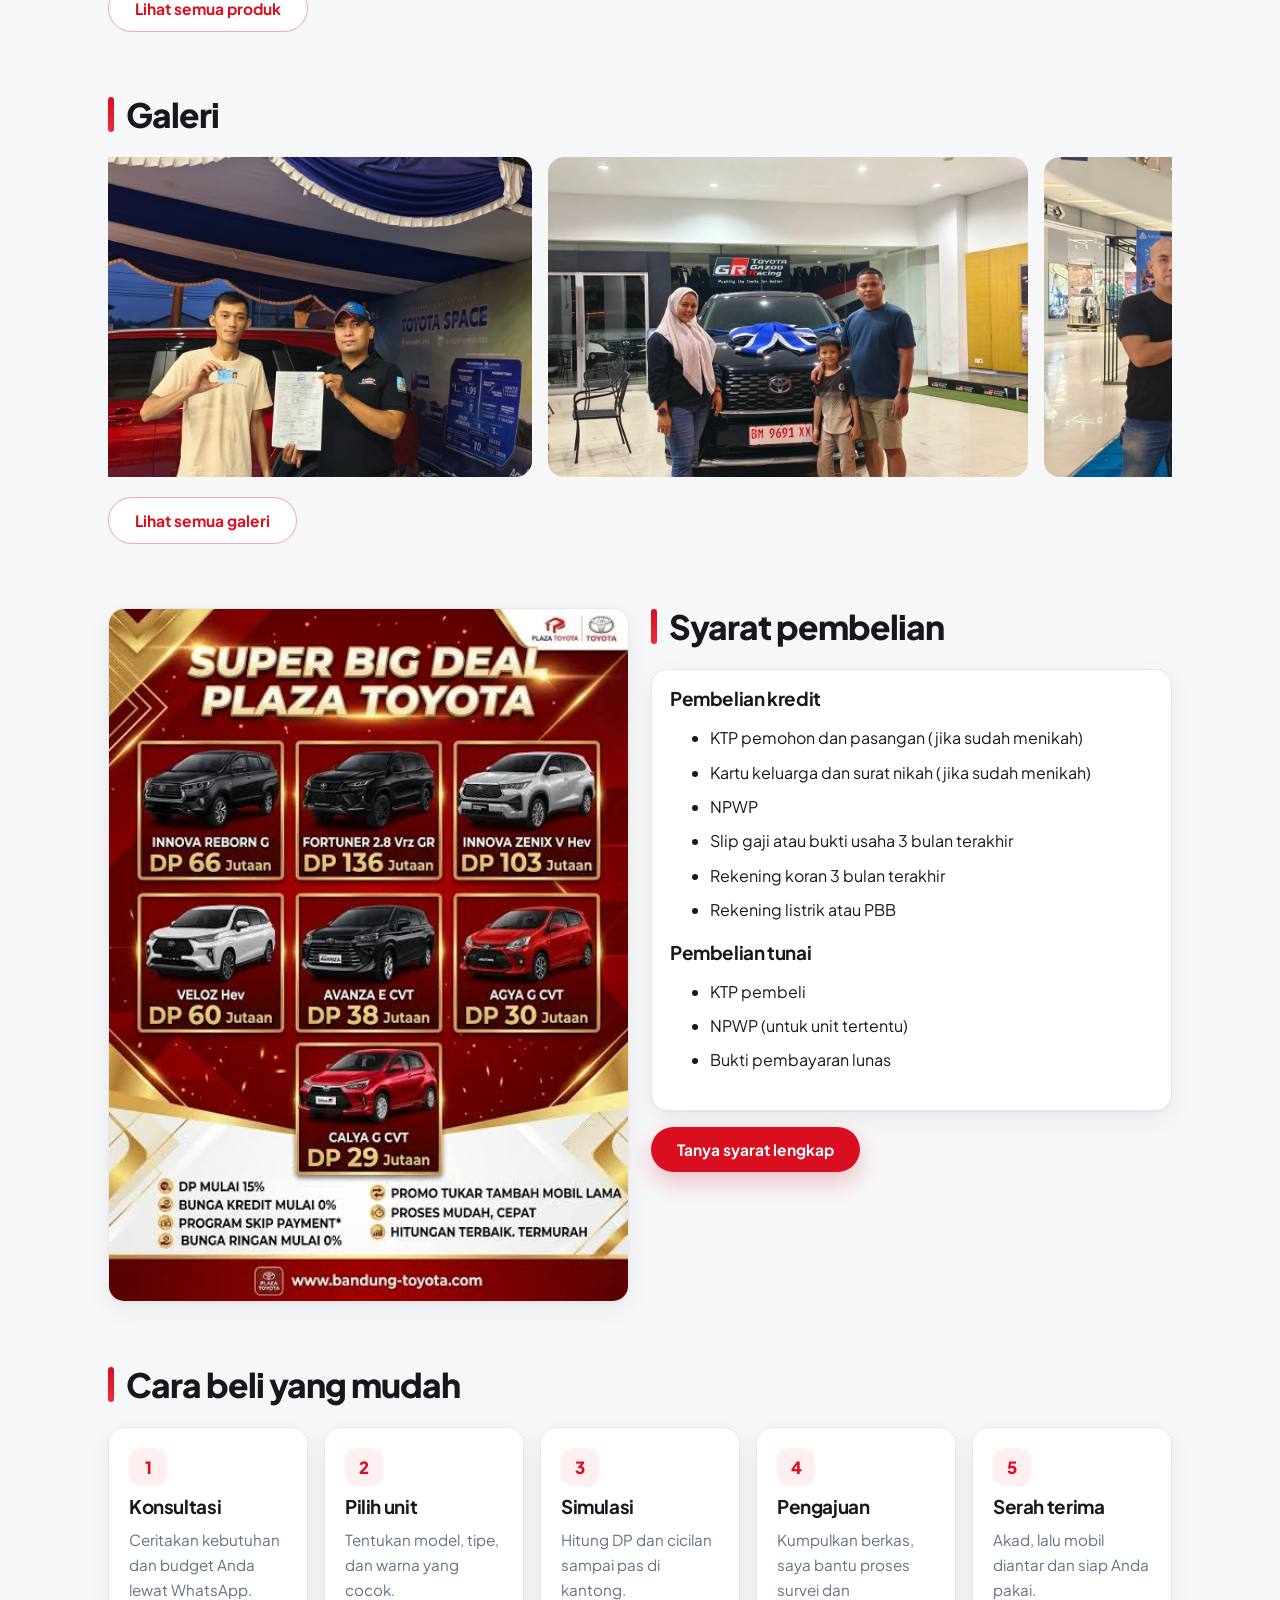
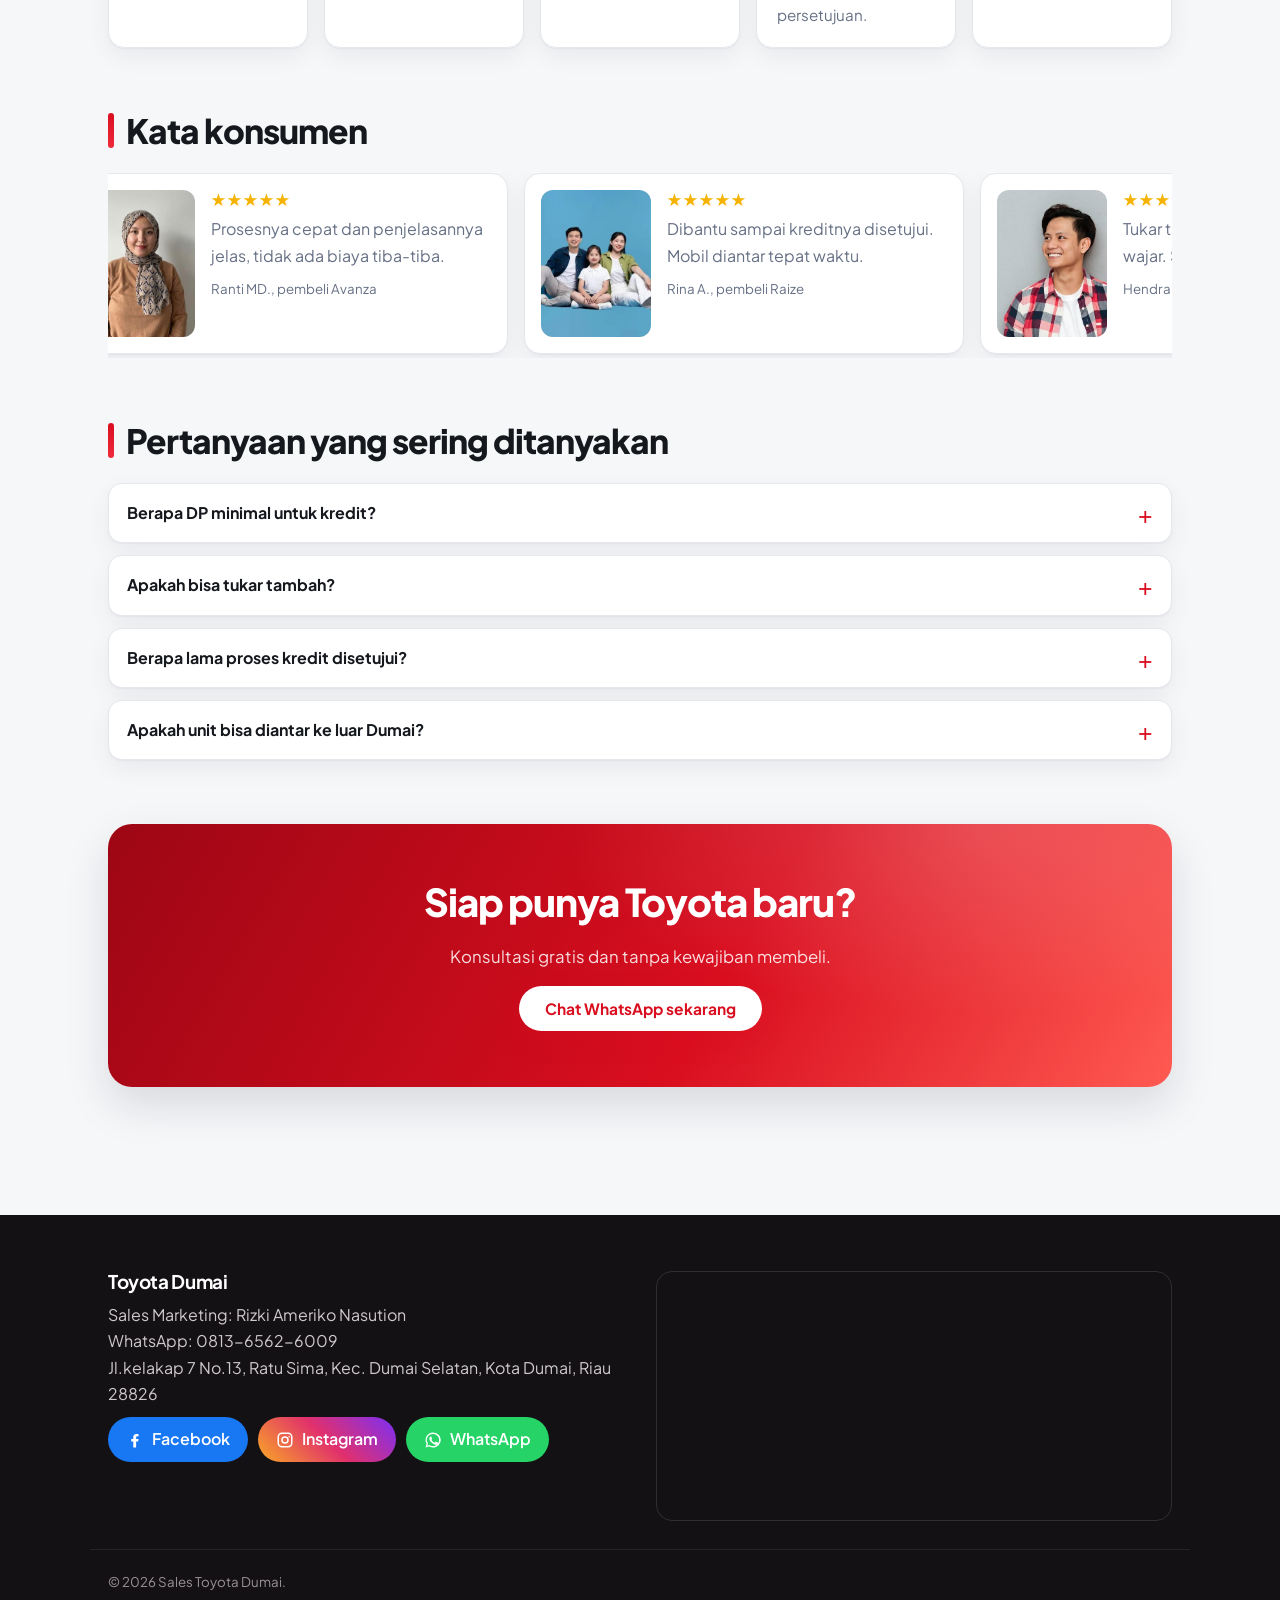
==== commit ecf3cdf6: "Update project" ====
--- a/index.html
+++ b/index.html
@@ -465,28 +465,68 @@
         return "images/mobil/" + c.k + "-" + cl(c)[j][0].toLowerCase() + ".jpg"
     }
 
-    // ===== load data dari Google Apps Script (JSONP) =====
+    // ===== load data dari Google Apps Script (JSONP + fallback fetch) =====
     function loadCars() {
         return new Promise(function(resolve, reject) {
             var cbName = 'onCarsLoaded';
             var script = document.createElement('script');
+            var done = false;
+            var timer = setTimeout(function() {
+                if (done) return;
+                done = true;
+                cleanup();
+                reject(new Error("timeout"))
+            }, 12000);
 
             function cleanup() {
+                clearTimeout(timer);
                 delete window[cbName];
-                script.remove();
+                script.remove()
             }
 
             window[cbName] = function(data) {
+                if (done) return;
+                done = true;
                 cleanup();
-                resolve(data);
+                resolve(data)
             };
             script.onerror = function(err) {
+                if (done) return;
+                done = true;
                 cleanup();
-                reject(err);
+                reject(err)
             };
-            script.src = API + '?callback=' + cbName;
+            script.src = API + '?callback=' + cbName + '&_=' + Date.now();
             document.body.appendChild(script);
         });
+    }
+
+    // cadangan: Apps Script mengizinkan CORS, jadi JSON bisa diambil langsung
+    function loadCarsFetch() {
+        var ctl = typeof AbortController !== "undefined" ? new AbortController() : null;
+        var timer = ctl ? setTimeout(function() {
+            ctl.abort()
+        }, 12000) : 0;
+        return fetch(API + '?_=' + Date.now(), {
+            cache: "no-store",
+            signal: ctl ? ctl.signal : undefined
+        }).then(function(r) {
+            if (!r.ok) throw new Error("HTTP " + r.status);
+            return r.json()
+        }).then(function(d) {
+            clearTimeout(timer);
+            return d
+        }, function(err) {
+            clearTimeout(timer);
+            throw err
+        })
+    }
+
+    function loadCarsSafe() {
+        return loadCars().catch(function(err) {
+            console.warn("JSONP gagal, mencoba fetch:", err);
+            return loadCarsFetch()
+        })
     }
 
     // Sheets sering mengirim array sebagai string & angka sebagai teks
@@ -1249,16 +1289,20 @@
 
     // ===== start =====
     route(); // tampilkan halaman dulu (data belum ada)
-    document.getElementById("pgrid").innerHTML = "<p>Memuat data mobil...</p>";
+    document.getElementById("pgrid").innerHTML = "<p>Memuat data mobil dari Google Sheets…</p>";
     var cachedCars = readCarsCache();
     if (cachedCars) handleCars(cachedCars); // tampil instan dari cache, lalu tetap refresh dari Sheets
-    loadCars().then(handleCars).catch(function(err) {
+    loadCarsSafe().then(handleCars).catch(function(err) {
         console.error("Gagal mengambil data mobil:", err);
         if (!carsReady) {
             carsError = true;
             if (!cel.hidden) renderCombo("");
-            document.getElementById("pgrid").innerHTML = "<p>Data mobil gagal dimuat. Silakan muat ulang halaman.</p>";
-            if (LIVE) document.getElementById("cr").innerHTML = "<div class='lfoot'>Data mobil gagal dimuat. Muat ulang browser source di OBS.</div>";
+            var retry = " <button type='button' class='btn o' style='margin-top:10px' onclick='location.reload()'>Coba lagi</button>";
+            if (LIVE) retry = " <div style='margin-top:14px'><button type='button' class='btn' onclick='location.reload()'>Coba lagi</button></div>";
+            document.getElementById("pgrid").innerHTML =
+                "<p>Gagal memuat data mobil. Periksa koneksi internet, lalu coba lagi." + retry + "</p>";
+            if (LIVE) document.getElementById("cr").innerHTML =
+                "<div class='lfoot'>Gagal memuat data mobil. Periksa koneksi internet di perangkat ini, lalu muat ulang." + retry + "</div>";
             renderRv();
         }
     });
--- a/style.css
+++ b/style.css
@@ -1671,6 +1671,19 @@
     font-weight: 700
 }
 
+/* kotak pencarian mobil bisa diklik (termasuk area panah) */
+.combo {
+    cursor: pointer
+}
+
+.combo input {
+    cursor: pointer
+}
+
+.combo input:focus {
+    cursor: text
+}
+
 .combo::after {
     border-color: var(--mut)
 }
@@ -2080,7 +2093,8 @@
 
 .live .clist li {
     padding: 14px 18px;
-    font-size: 26px
+    font-size: 26px;
+    cursor: pointer
 }
 
 .live .clist li small {
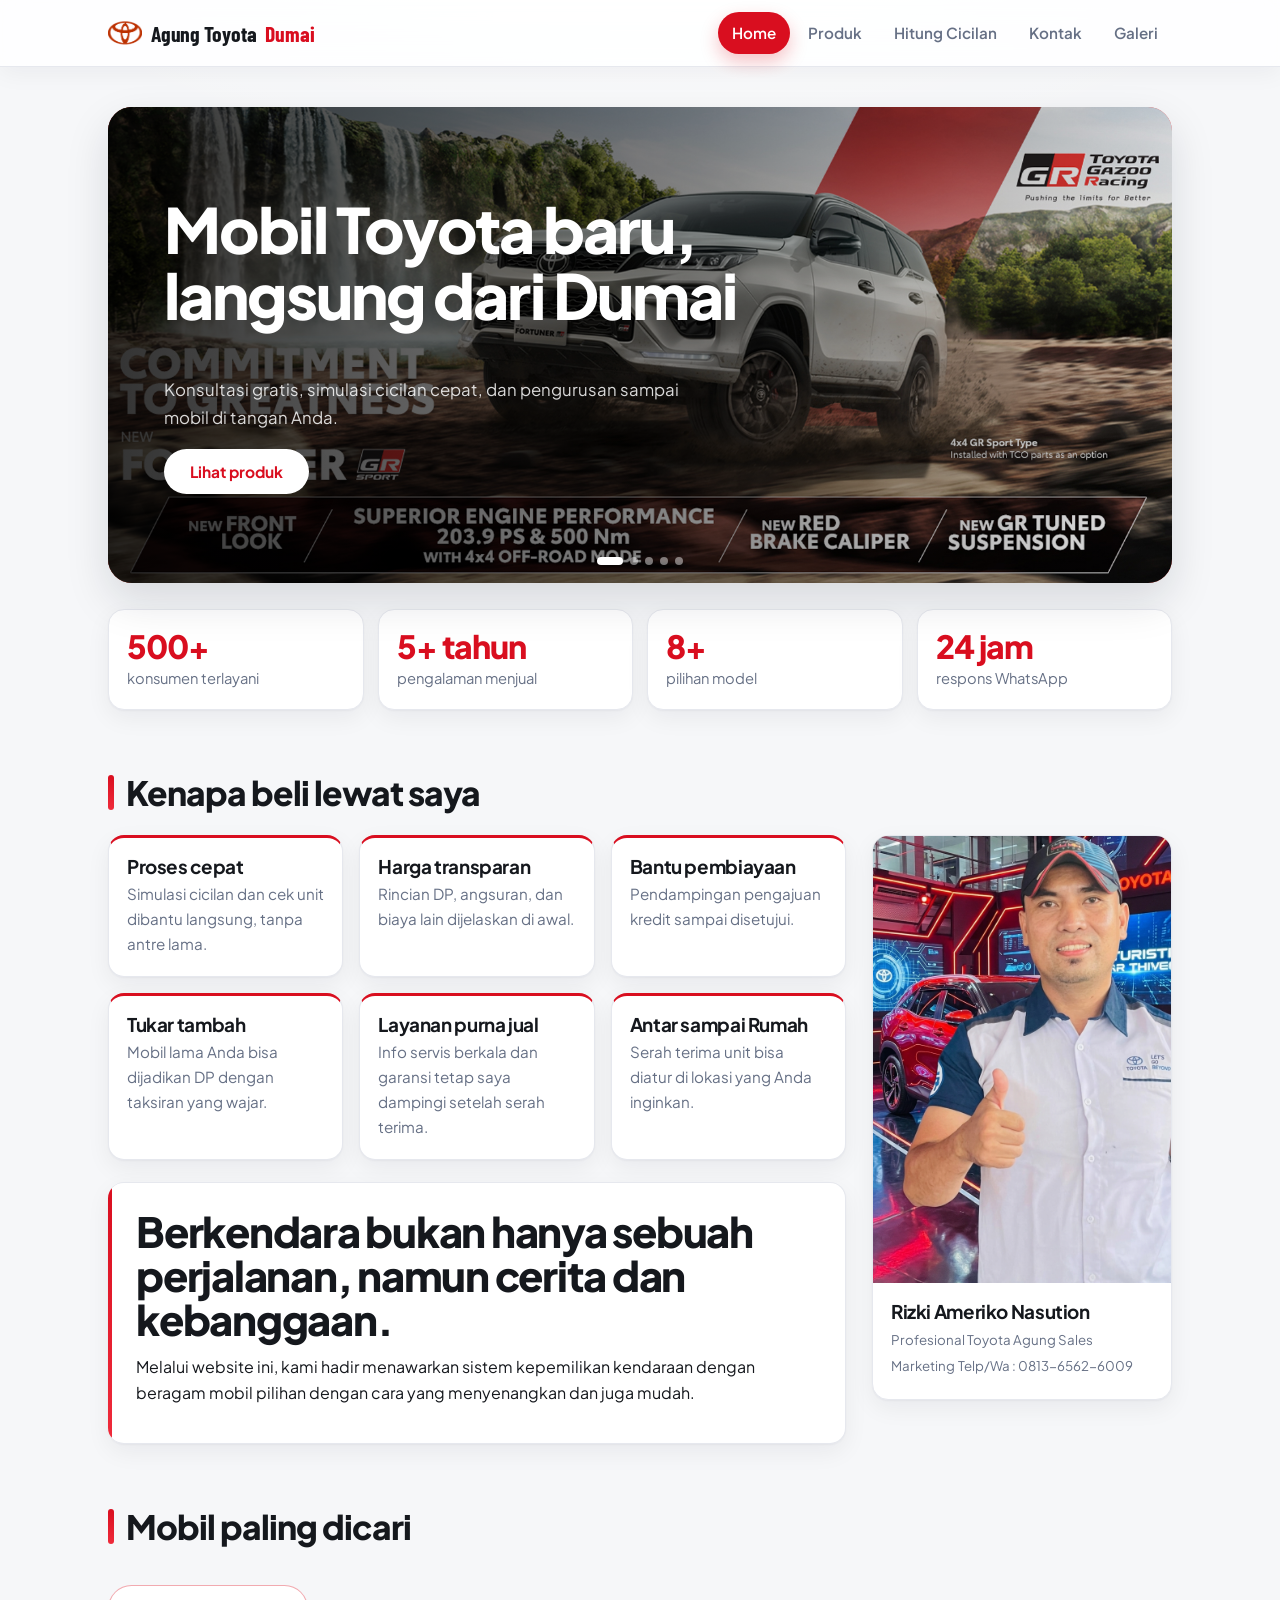
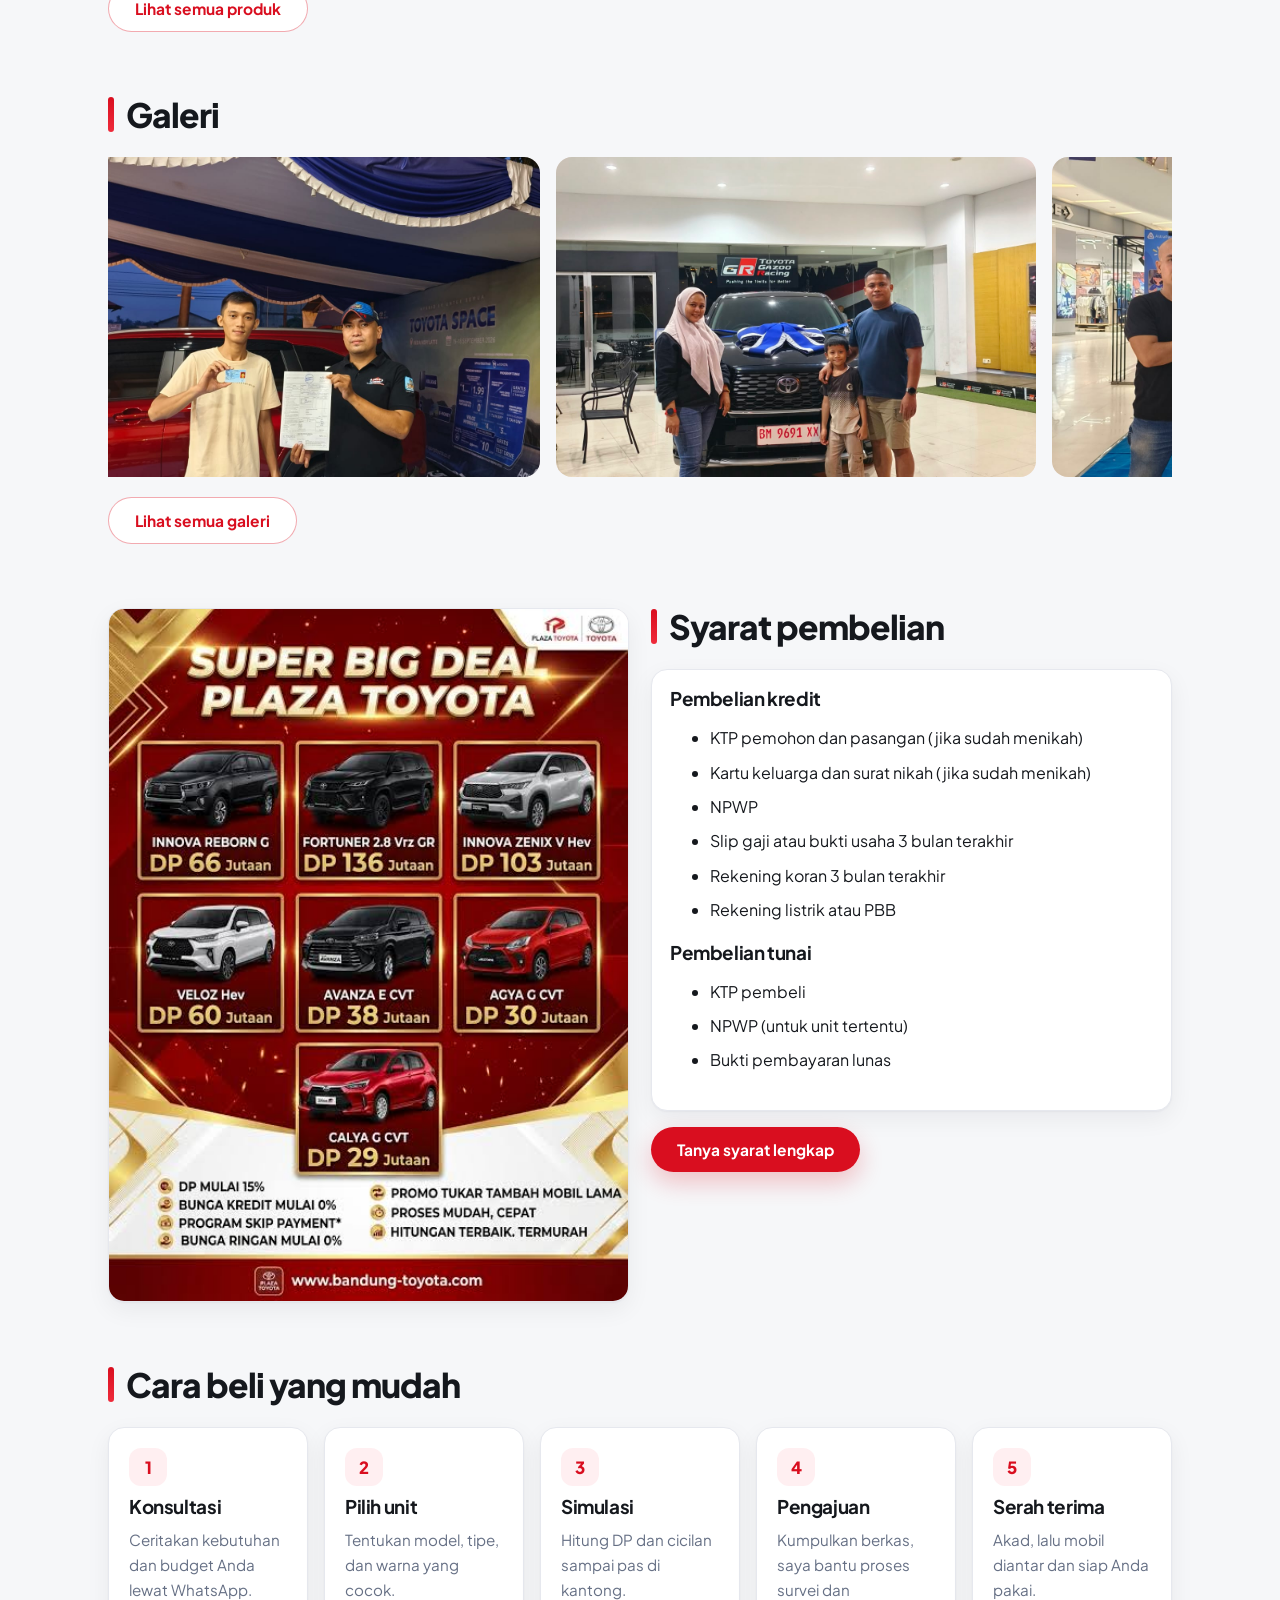
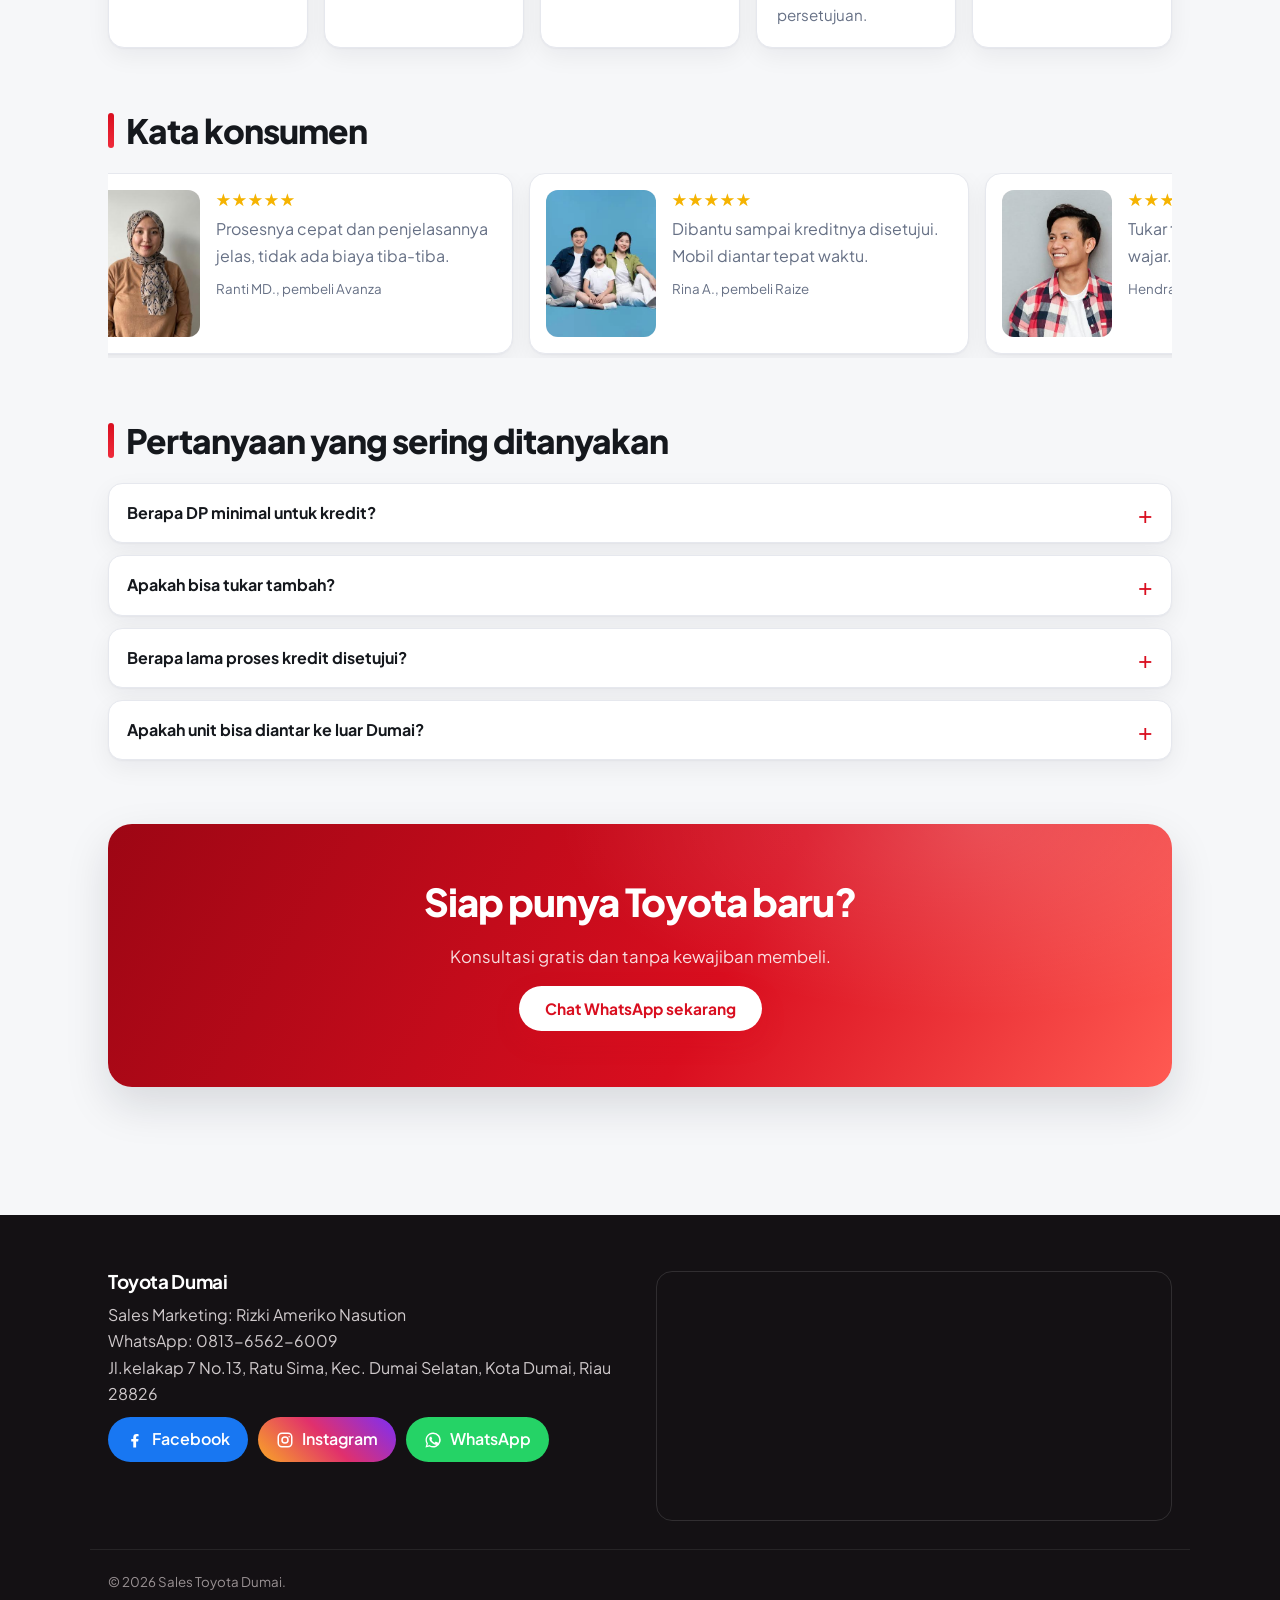
==== commit d3089e88: "Update project" ====
--- a/index.html
+++ b/index.html
@@ -291,7 +291,14 @@
         <!-- CICILAN -->
         <div class="page" id="cicilan">
             <div class="wrap">
-                <div class="lphead"><b>Toyota Dumai</b> Simulasi Cicilan &mdash; Skema Priority</div>
+                <div class="lphead">
+                    <span class="lpbadge"><img src="images/icon150.png" alt="Toyota"></span>
+                    <span class="lpt"><b>Toyota Dumai</b><span>Simulasi Cicilan &mdash; Skema Priority</span></span>
+                    <span class="lpaddr">
+                        <svg viewBox="0 0 24 24" aria-hidden="true"><path d="M12 2C8.13 2 5 5.13 5 9c0 5.25 7 13 7 13s7-7.75 7-13c0-3.87-3.13-7-7-7zm0 9.5A2.5 2.5 0 1 1 12 6a2.5 2.5 0 0 1 0 5.5z"/></svg>
+                        <span>Jl. Kelakap 7 No.13, Ratu Sima,<br>Kec. Dumai Selatan, Kota Dumai, Riau 28826</span>
+                    </span>
+                </div>
                 <h2>Hitung Cicilan</h2>
                 <div class="two">
                     <div class="card cin">
@@ -319,7 +326,7 @@
                             </div>
                             <div id="kf">
                                 <div class="fld f-dp">
-                                    <label>Uang muka (DP) (Rp)</label><input id="cd"
+                                    <label><span>Uang muka (DP) (Rp)</span> <span id="cdpct">0,00%</span></label><input id="cd"
                                                 type="text" inputmode="numeric"
                                                 autocomplete="off" placeholder="0">
                                 </div>
@@ -1038,26 +1045,20 @@
         return parseInt(String(ch.value).replace(/\D/g, ""), 10) || 0
     }
 
+    function pct2(v) {
+        return (v || 0).toFixed(2).replace(".", ",")
+    }
+
     // pemisah ribuan otomatis untuk input nominal
     function fmtNum(el) {
         var d = String(el.value).replace(/\D/g, "");
         el.value = d ? (+d).toLocaleString("id-ID") : ""
     }
 
-    // ===== mode live OBS (index.html?live=1): kanvas tetap 1080x1920 =====
+    // ===== mode live OBS (index.html?live=1): frame portrait 9:16 via CSS =====
     var LIVE = document.documentElement.classList.contains("live");
 
-    function liveScale() {
-        if (!LIVE) return;
-        var p = document.getElementById("cicilan"),
-            s = Math.min(window.innerWidth / 1080, window.innerHeight / 1920);
-        p.style.transform = "scale(" + s + ")";
-        p.style.left = Math.round((window.innerWidth - 1080 * s) / 2) + "px";
-        p.style.top = Math.round((window.innerHeight - 1920 * s) / 2) + "px"
-    }
     if (LIVE) {
-        window.addEventListener("resize", liveScale);
-        liveScale();
         cr.innerHTML = "<div class='lfoot'>Memuat data mobil…</div>"
     }
 
@@ -1072,7 +1073,10 @@
 
     function calc() {
         var h = priceNum(),
+            dp = Math.min(dpNum(), h),
+            pct = h ? dp / h * 100 : 0,
             op = document.querySelector("input[name=op]:checked").value;
+        document.getElementById("cdpct").textContent = pct2(pct) + "%";
         document.getElementById("kf").style.display = op === "kredit" ? "" : "none";
         if (op === "cash") {
             cr.innerHTML = LIVE ?
@@ -1081,7 +1085,6 @@
             return
         }
         var s = sel(),
-            dp = Math.min(dpNum(), h),
             pk = Math.max(h - dp, 0),
             rate = RATE,
             nama = s.c ? s.c.n + (s.t ? " " + s.t[0] : "") : "";
@@ -1094,7 +1097,7 @@
             });
             cr.innerHTML = "<div class='lsum'>" +
                 "<div><span>Harga</span><b>" + rp(h) + "</b></div>" +
-                "<div><span>DP" + (h ? " " + Math.round(dp / h * 100) + "%" : "") + "</span><b>" + rp(dp) + "</b></div>" +
+                "<div><span>DP" + (h ? " " + pct2(pct) + "%" : "") + "</span><b>" + rp(dp) + "</b></div>" +
                 "<div><span>Pokok</span><b>" + rp(pk) + "</b></div>" +
                 "<div><span>Bunga flat</span><b>" + rate + "% / th</b></div></div>" +
                 "<div class='lcars'>" + cards + "</div>" +
@@ -1110,7 +1113,7 @@
         cr.innerHTML = "<h3>Simulasi Angsuran</h3>" +
             "<p style='margin:0 0 6px'><span class='tag'>Skema Priority</span><small>ADDM — angsuran pertama dibayar di muka bersama DP</small></p>" +
             "<table><tr><td>Harga mobil</td><td>" + rp(h) + "</td></tr>" +
-            "<tr><td>Uang muka (DP)" + (h ? " (" + Math.round(dp / h * 100) + "%)" : "") + "</td><td>" + rp(dp) + "</td></tr>" +
+            "<tr><td>Uang muka (DP)" + (h ? " (" + pct2(pct) + "%)" : "") + "</td><td>" + rp(dp) + "</td></tr>" +
             "<tr><td>Pokok pinjaman</td><td>" + rp(pk) + "</td></tr>" +
             "<tr><td>Bunga flat per tahun</td><td>" + rate + "%</td></tr></table>" +
             "<h3 style='margin-top:16px'>Angsuran per tenor</h3><table>" +
--- a/style.css
+++ b/style.css
@@ -1647,6 +1647,26 @@
     appearance: textfield
 }
 
+/* persentase DP real-time di label */
+.f-dp > label {
+    display: flex;
+    align-items: baseline;
+    justify-content: space-between;
+    gap: 10px
+}
+
+.f-dp > label > span:first-child {
+    white-space: nowrap
+}
+
+#cdpct {
+    flex: none;
+    color: var(--red);
+    font-weight: 700;
+    font-variant-numeric: tabular-nums;
+    white-space: nowrap
+}
+
 .seg {
     gap: 4px;
     padding: 4px;
@@ -1935,8 +1955,10 @@
 
 /* ===================================================================
    MODE LIVE OBS — index.html?live=1
-   Kanvas tetap 1080x1920 (vertikal). Kamera OBS di area atas
-   (transparan), panel kalkulator di 1000px bawah.
+   Frame maksimal 1080px (sumber OBS), tapi menyusut mengikuti lebar
+   jendela browser. Panel mengisi penuh tinggi layar (100vh); semua
+   ukuran memakai --px yang diskalakan dari lebar DAN tinggi layar,
+   sehingga komposisi tetap sama walau jendela diperkecil.
    =================================================================== */
 
 .lphead {
@@ -1946,6 +1968,7 @@
 .live,
 .live body {
     margin: 0;
+    height: 100%;
     background: transparent !important;
     overflow: hidden
 }
@@ -1958,14 +1981,16 @@
 }
 
 .live #cicilan {
+    /* pembagi 1028.57 = lebar desain 1080px pada skala maksimal 1.05px */
+    --px: min(1.05px, calc(100vw / 1028.57), calc(100vh / 1040));
     display: block !important;
-    position: fixed;
-    left: 0;
-    top: 0;
-    width: 1080px;
-    height: 1920px;
+    position: relative;
+    width: min(1080px, 100vw);
+    height: 100vh;
+    margin: 0 auto;
     padding: 0;
-    transform-origin: 0 0
+    font-size: calc(16 * var(--px));
+    line-height: 1.35
 }
 
 .live #cicilan > .wrap {
@@ -1973,32 +1998,122 @@
     left: 0;
     right: 0;
     top: 0;
-    height: 1040px;
+    height: 100%;
     max-width: none;
     margin: 0;
-    padding: 34px 48px 30px;
-    background: #fff;
-    border-bottom: 5px solid var(--red);
-    box-shadow: 0 18px 50px rgba(0, 0, 0, .3);
+    padding: 0 calc(48 * var(--px)) calc(30 * var(--px));
+    background:
+        radial-gradient(rgba(217, 14, 31, .055) 1px, transparent 1.4px) 0 0 / calc(26 * var(--px)) calc(26 * var(--px)),
+        radial-gradient(120% 85% at 100% 0%, rgba(217, 14, 31, .10), transparent 55%),
+        radial-gradient(80% 60% at 0% 100%, rgba(217, 14, 31, .06), transparent 60%),
+        linear-gradient(180deg, #fff 0%, #fff 55%, #fff8f8 100%);
+    border-bottom: calc(5 * var(--px)) solid var(--red);
+    box-shadow: 0 calc(18 * var(--px)) calc(50 * var(--px)) rgba(0, 0, 0, .3);
     display: flex;
     flex-direction: column;
-    justify-content: center;
+    justify-content: flex-start;
     overflow: hidden
 }
 
 .live .lphead {
+    position: relative;
     display: flex;
-    align-items: baseline;
-    gap: 14px;
-    font-size: 24px;
-    color: var(--mut);
-    margin-bottom: 16px
-}
-
-.live .lphead b {
-    font: 700 34px "Barlow Condensed", sans-serif;
-    color: var(--red);
-    letter-spacing: .03em
+    align-items: center;
+    flex-wrap: wrap;
+    gap: calc(8 * var(--px)) calc(16 * var(--px));
+    margin: 0 calc(-48 * var(--px)) calc(18 * var(--px));
+    padding: calc(16 * var(--px)) calc(48 * var(--px));
+    background:
+        repeating-linear-gradient(135deg, rgba(255, 255, 255, .055) 0 calc(9 * var(--px)), transparent calc(9 * var(--px)) calc(20 * var(--px))),
+        radial-gradient(130% 180% at 88% -30%, rgba(255, 255, 255, .28), transparent 58%),
+        linear-gradient(115deg, #8c0411 0%, #d90e1f 55%, #a30716 100%);
+    color: #fff;
+    border-bottom: calc(3 * var(--px)) solid rgba(0, 0, 0, .16);
+    box-shadow:
+        0 calc(8 * var(--px)) calc(24 * var(--px)) rgba(140, 4, 17, .25),
+        inset 0 calc(1 * var(--px)) 0 rgba(255, 255, 255, .22)
+}
+
+.live .lphead::after {
+    content: "";
+    position: absolute;
+    left: 0;
+    right: 0;
+    bottom: 0;
+    height: calc(3 * var(--px));
+    background: linear-gradient(90deg, transparent, #ffd9dc 50%, transparent);
+    opacity: .65;
+    pointer-events: none
+}
+
+.live .lpbadge {
+    flex: none;
+    width: calc(52 * var(--px));
+    height: calc(52 * var(--px));
+    border-radius: 50%;
+    background: #fff;
+    display: grid;
+    place-items: center;
+    box-shadow: 0 calc(4 * var(--px)) calc(12 * var(--px)) rgba(0, 0, 0, .22)
+}
+
+.live .lpbadge img {
+    display: block;
+    width: calc(36 * var(--px));
+    height: auto
+}
+
+.live .lpt {
+    display: flex;
+    flex-direction: column;
+    gap: calc(2 * var(--px));
+    min-width: 0
+}
+
+.live .lpt b {
+    font: 700 calc(32 * var(--px)) "Barlow Condensed", sans-serif;
+    color: #fff;
+    letter-spacing: .03em;
+    line-height: 1
+}
+
+.live .lpt b,
+.live .lpt span {
+    white-space: nowrap
+}
+
+.live .lpt span {
+    font-size: calc(17 * var(--px));
+    font-weight: 600;
+    color: rgba(255, 255, 255, .88);
+    letter-spacing: .04em;
+    text-transform: uppercase
+}
+
+.live .lpaddr {
+    margin-left: auto;
+    display: flex;
+    align-items: center;
+    gap: calc(7 * var(--px));
+    padding: calc(7 * var(--px)) calc(12 * var(--px));
+    background: linear-gradient(180deg, rgba(255, 255, 255, .22), rgba(255, 255, 255, .10));
+    border: calc(1 * var(--px)) solid rgba(255, 255, 255, .34);
+    border-radius: calc(10 * var(--px));
+    font-size: calc(22 * var(--px));
+    line-height: 1.35;
+    color: rgba(255, 255, 255, .97);
+    box-shadow: inset 0 1px 0 rgba(255, 255, 255, .18)
+}
+
+.live .lpaddr svg {
+    flex: none;
+    width: calc(50 * var(--px));
+    height: calc(50 * var(--px));
+    fill: #fff
+}
+
+.live .lpaddr span {
+    white-space: nowrap
 }
 
 .live #cicilan h2,
@@ -2009,7 +2124,10 @@
 .live .two {
     display: flex;
     flex-direction: column;
-    gap: 20px
+    flex: 1 1 auto;
+    justify-content: center;
+    min-height: 0;
+    gap: calc(20 * var(--px))
 }
 
 .live .two > .card {
@@ -2027,14 +2145,19 @@
 .live .in {
     display: grid;
     grid-template-columns: repeat(6, 1fr);
-    gap: 12px 20px
+    gap: calc(12 * var(--px)) calc(20 * var(--px))
 }
 
 .live .fld > label {
-    margin: 0 0 6px;
-    font-size: 23px;
+    margin: 0 0 calc(6 * var(--px));
+    font-size: calc(23 * var(--px));
     font-weight: 600;
     color: var(--mut)
+}
+
+/* label DP lebih rapat agar teks + persen muat satu baris */
+.live .f-dp > label {
+    font-size: calc(21 * var(--px))
 }
 
 .live .f-search {
@@ -2067,38 +2190,38 @@
 
 .live .in input,
 .live .in select {
-    padding: 12px 16px;
-    border-radius: 8px;
-    font-size: 28px
+    padding: calc(12 * var(--px)) calc(16 * var(--px));
+    border-radius: calc(8 * var(--px));
+    font-size: calc(28 * var(--px))
 }
 
 .live .f-search input {
-    font-size: 30px
+    font-size: calc(30 * var(--px))
 }
 
 .live .combo::after {
-    top: 22px;
-    right: 20px
+    top: calc(22 * var(--px));
+    right: calc(20 * var(--px))
 }
 
 .live .seg label {
-    padding: 12px;
-    border-radius: 8px;
-    font-size: 26px
+    padding: calc(12 * var(--px));
+    border-radius: calc(8 * var(--px));
+    font-size: calc(26 * var(--px))
 }
 
 .live .clist {
-    max-height: 420px
+    max-height: calc(420 * var(--px))
 }
 
 .live .clist li {
-    padding: 14px 18px;
-    font-size: 26px;
+    padding: calc(14 * var(--px)) calc(18 * var(--px));
+    font-size: calc(26 * var(--px));
     cursor: pointer
 }
 
 .live .clist li small {
-    font-size: 22px
+    font-size: calc(22 * var(--px))
 }
 
 /* hasil: ringkasan + 5 kartu tenor */
@@ -2111,41 +2234,43 @@
 .live .lsum {
     display: grid;
     grid-template-columns: repeat(4, 1fr);
-    gap: 14px
+    gap: calc(14 * var(--px))
 }
 
 .live .lsum > div {
-    background: #f7f8f9;
-    border: 1px solid var(--line);
-    border-radius: 10px;
-    padding: 10px 16px
+    background: linear-gradient(180deg, #fbfcfd, #f5f6f8);
+    border: calc(1 * var(--px)) solid var(--line);
+    border-radius: calc(10 * var(--px));
+    padding: calc(10 * var(--px)) calc(16 * var(--px));
+    box-shadow: 0 calc(2 * var(--px)) calc(6 * var(--px)) rgba(16, 24, 40, .04)
 }
 
 .live .lsum span {
     display: block;
-    font-size: 21px;
+    font-size: calc(21 * var(--px));
     color: var(--mut)
 }
 
 .live .lsum b {
-    font: 700 32px "Barlow Condensed", sans-serif;
+    font: 700 calc(32 * var(--px)) "Barlow Condensed", sans-serif;
     color: var(--tx)
 }
 
 .live .lcars {
     display: grid;
     grid-template-columns: repeat(6, 1fr);
-    gap: 14px;
-    margin-top: 14px
+    gap: calc(14 * var(--px));
+    margin-top: calc(14 * var(--px))
 }
 
 .live .lcar {
     grid-column: span 2;
-    background: #fff1f2;
-    border: 1px solid #f6c9ce;
-    border-left: 5px solid var(--red);
-    border-radius: 10px;
-    padding: 12px 16px
+    background: linear-gradient(160deg, #fff5f6 0%, #ffe9ec 100%);
+    border: calc(1 * var(--px)) solid #f6c9ce;
+    border-left: calc(5 * var(--px)) solid var(--red);
+    border-radius: calc(10 * var(--px));
+    padding: calc(12 * var(--px)) calc(16 * var(--px));
+    box-shadow: 0 calc(3 * var(--px)) calc(10 * var(--px)) rgba(217, 14, 31, .07)
 }
 
 .live .lcar:nth-child(4),
@@ -2155,28 +2280,28 @@
 
 .live .lcar span {
     display: block;
-    font-size: 23px;
+    font-size: calc(23 * var(--px));
     font-weight: 600;
     color: var(--mut)
 }
 
 .live .lcar b {
     display: block;
-    font: 700 46px "Barlow Condensed", sans-serif;
+    font: 700 calc(46 * var(--px)) "Barlow Condensed", sans-serif;
     color: var(--red);
     line-height: 1.05;
-    margin: 2px 0 4px
+    margin: calc(2 * var(--px)) 0 calc(4 * var(--px))
 }
 
 .live .lcar small {
-    font-size: 21px;
+    font-size: calc(21 * var(--px));
     color: var(--mut);
     white-space: nowrap
 }
 
 .live .lfoot {
-    margin-top: 12px;
-    font-size: 21px;
+    margin-top: calc(12 * var(--px));
+    font-size: calc(21 * var(--px));
     color: var(--mut);
     text-align: center
 }
@@ -2187,23 +2312,76 @@
 
 .live .lcash {
     text-align: center;
-    padding: 24px 0
+    padding: calc(24 * var(--px)) 0
 }
 
 .live .lcash span {
     display: block;
-    font-size: 26px;
+    font-size: calc(26 * var(--px));
     color: var(--mut)
 }
 
 .live .lcash b {
     display: block;
-    font: 700 90px "Barlow Condensed", sans-serif;
+    font: 700 calc(90 * var(--px)) "Barlow Condensed", sans-serif;
     color: var(--red);
-    margin: 6px 0
+    margin: calc(6 * var(--px)) 0
 }
 
 .live .lcash small {
-    font-size: 24px;
+    font-size: calc(24 * var(--px));
     color: var(--mut)
 }
+
+/* Layar tinggi (mis. OBS 1080x1920): konten diperbesar dan ditata
+   ulang 2 kolom (form + ringkasan) dan kartu tenor 1 per baris agar
+   benar-benar mengisi tinggi tanpa teks terpotong. */
+@media (min-height: 1150px) {
+    .live #cicilan {
+        /* pembagi 889 = lebar desain 1080px pada skala 1.215px */
+        --px: min(1.5px, calc(100vw / 889), calc(100vh / 1580))
+    }
+
+    .live .in {
+        grid-template-columns: repeat(2, 1fr)
+    }
+
+    .live .f-search {
+        grid-column: 1 / -1;
+        grid-row: 1
+    }
+
+    .live .f-harga {
+        grid-column: 1;
+        grid-row: 2
+    }
+
+    .live .f-dp {
+        grid-column: 2;
+        grid-row: 2
+    }
+
+    .live .f-op {
+        grid-column: 1;
+        grid-row: 3
+    }
+
+    .live .f-bunga {
+        grid-column: 2;
+        grid-row: 3
+    }
+
+    .live .lsum {
+        grid-template-columns: repeat(2, 1fr)
+    }
+
+    .live .lcars {
+        grid-template-columns: 1fr
+    }
+
+    .live .lcar,
+    .live .lcar:nth-child(4),
+    .live .lcar:nth-child(5) {
+        grid-column: 1 / -1
+    }
+}
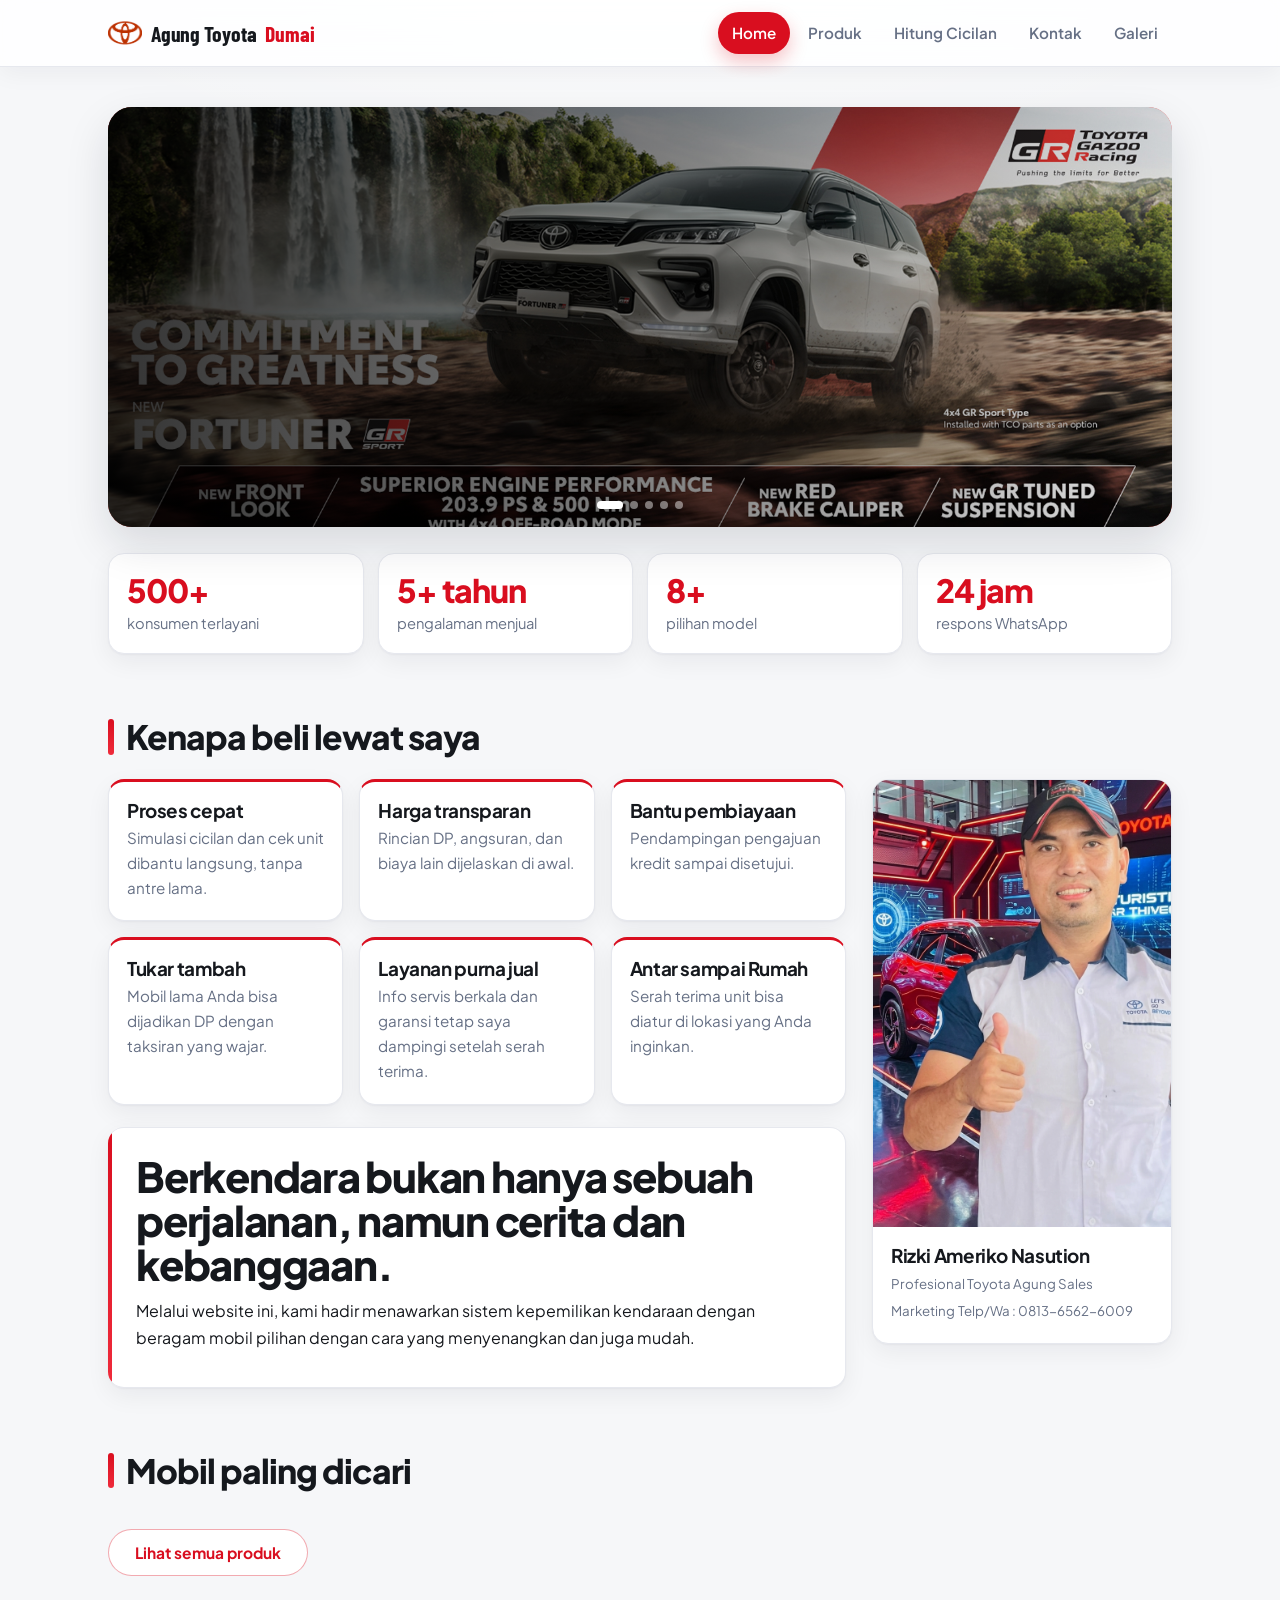
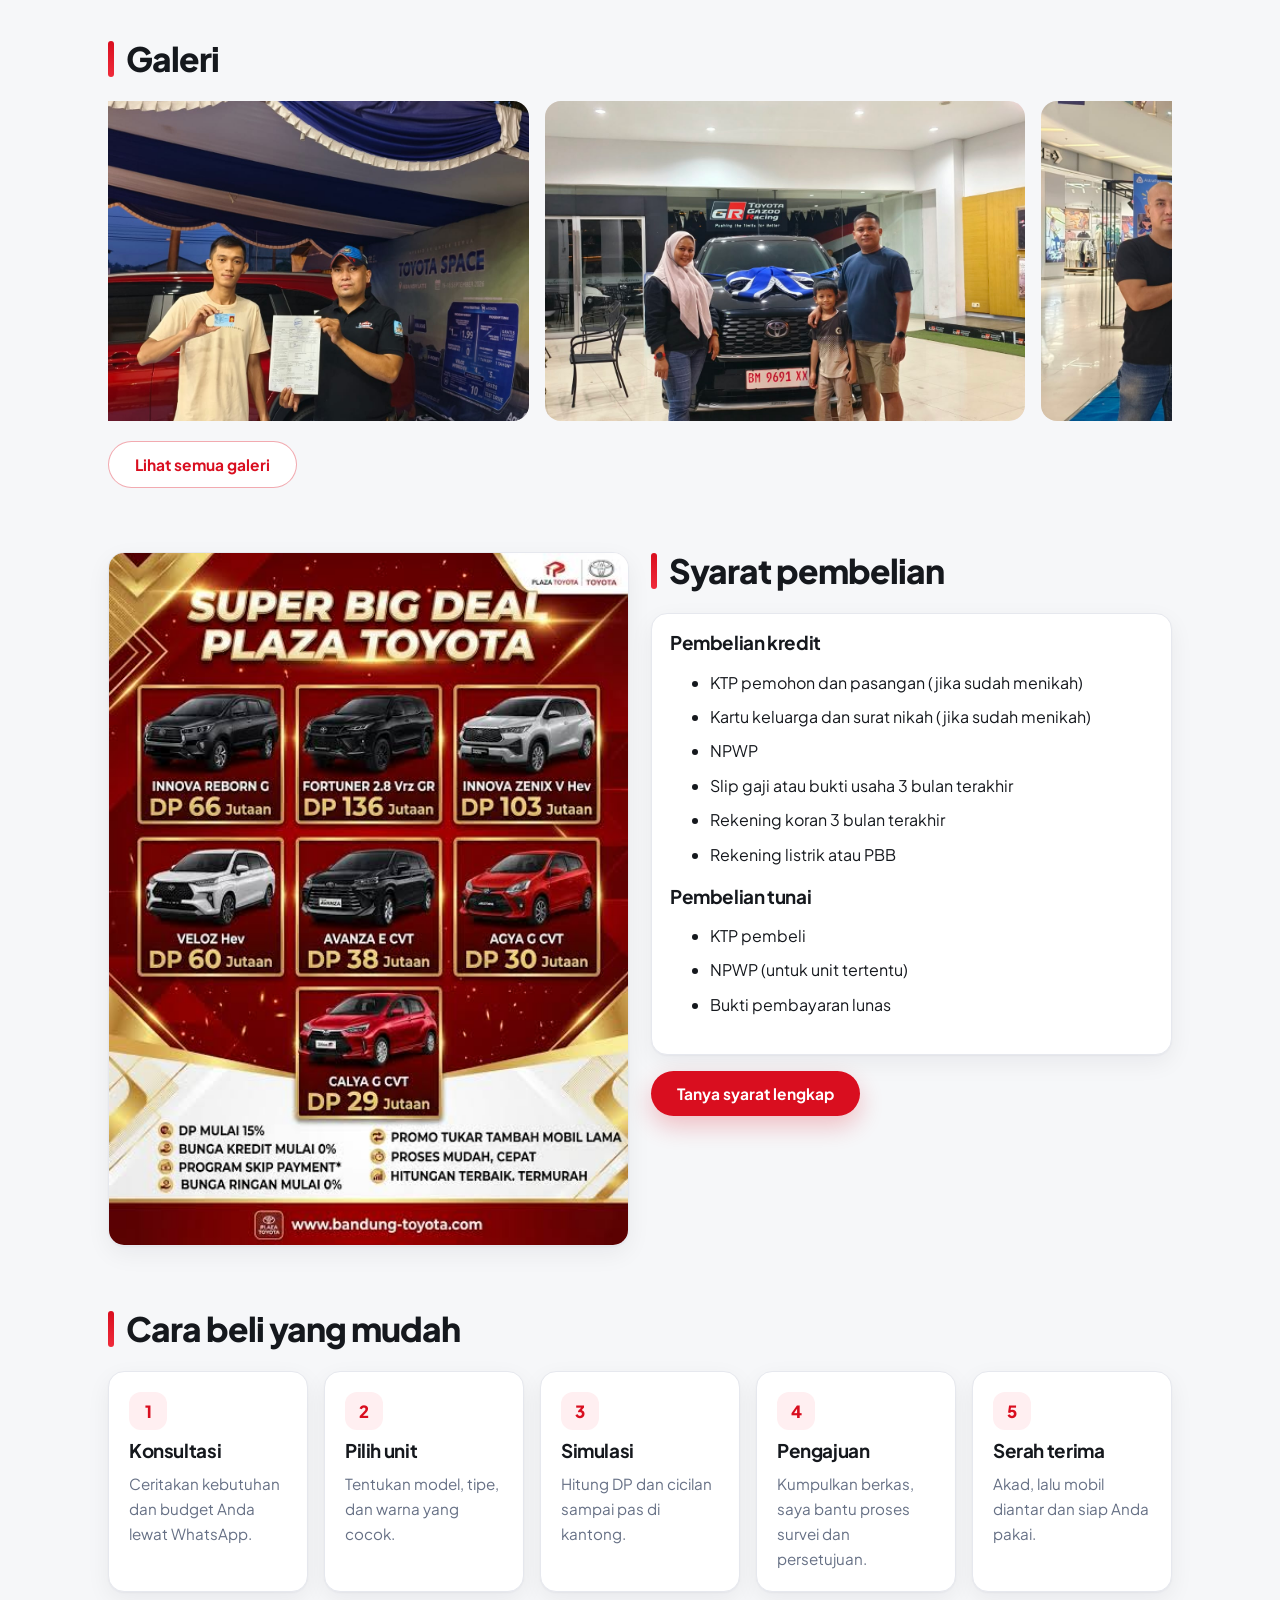
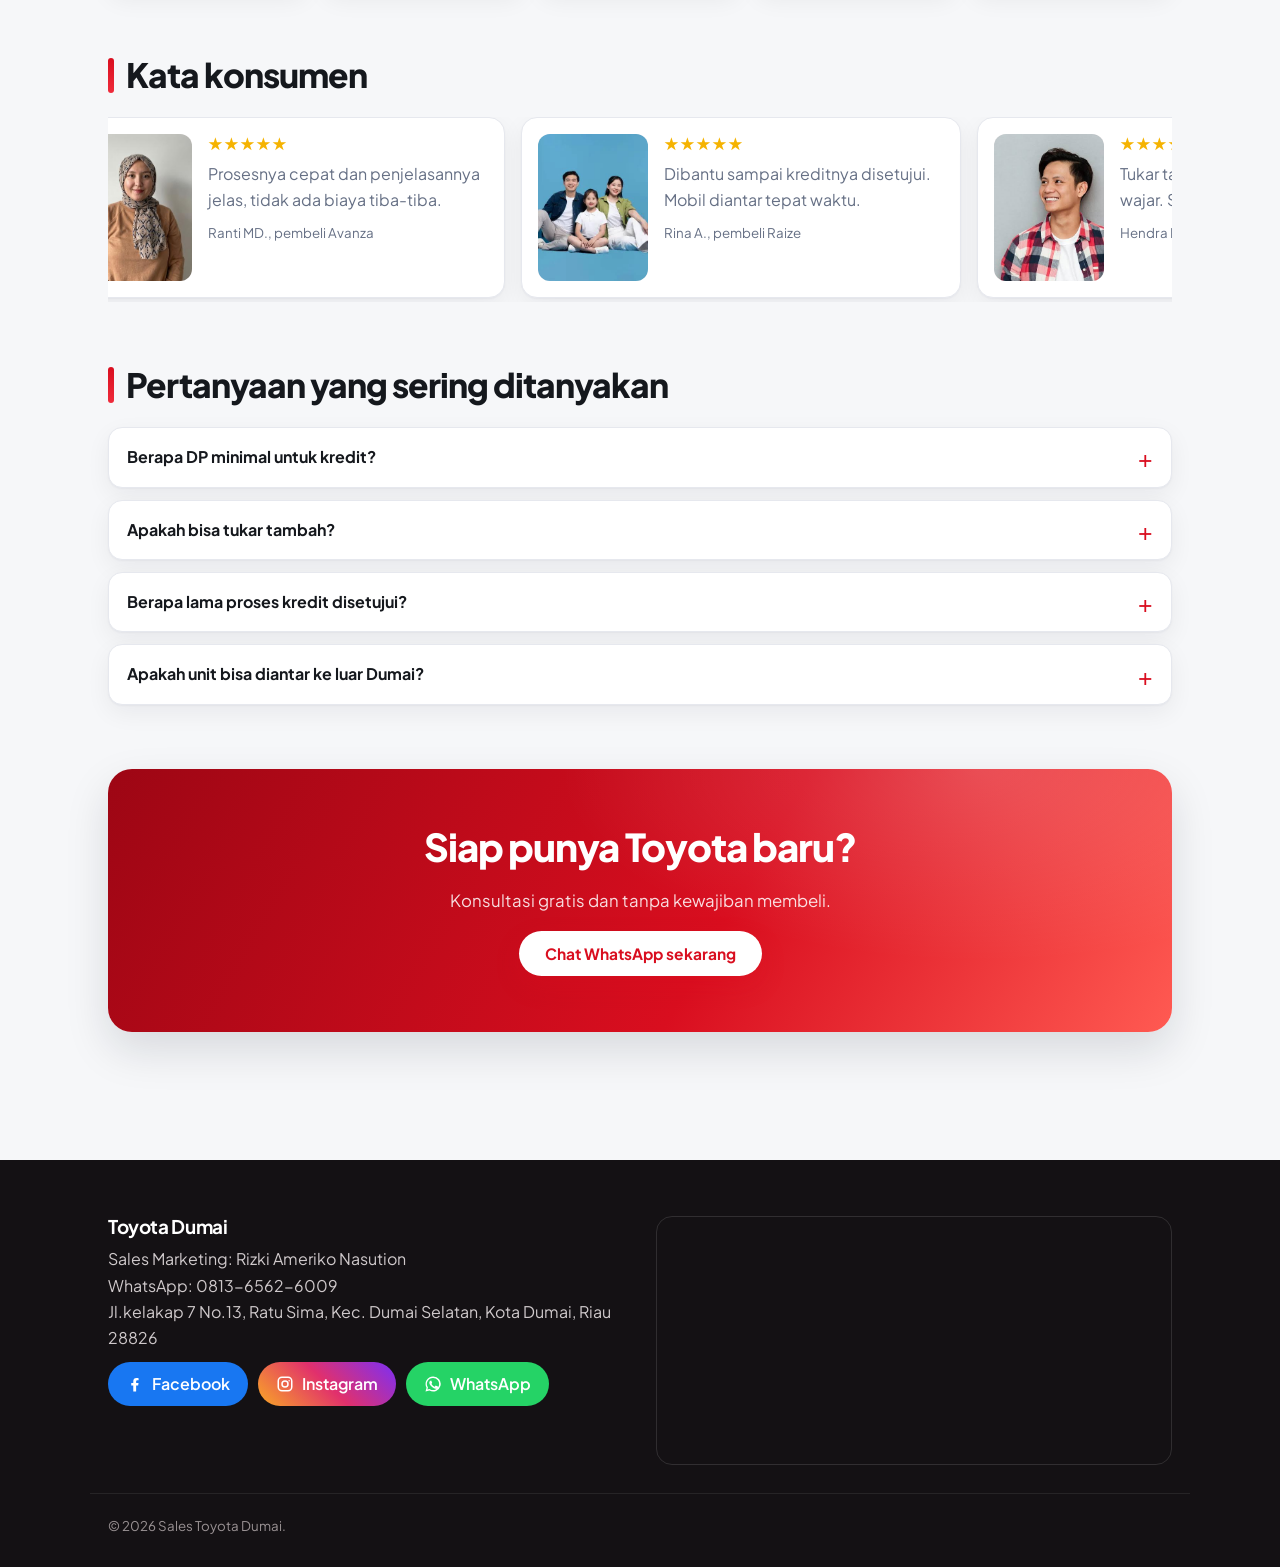
==== commit aea3469c: "Update project" ====
--- a/index.html
+++ b/index.html
@@ -64,41 +64,30 @@
                 <div class="slider" id="slider">
                     <div class="slides">
                         <div class="slide">
-                            <h1>Mobil Toyota baru,<br>langsung dari Dumai
-                            </h1>
-                            <p>Konsultasi gratis, simulasi cicilan cepat, dan pengurusan sampai mobil di tangan Anda.
-                            </p>
-                            <div><a class="btn" href="#produk">Lihat
-                                        produk</a></div>
+                            <h1></h1>
+                            <p></p>
+                            <div></div>
                         </div>
                         <div class="slide">
-                            <h1>DP murah,<br>mulai 15%</h1>
-                            <p>Cicilan ringan tenor sampai 5 tahun. Hitung sendiri angsuran Anda di halaman simulasi.
-                            </p>
-                            <div><a class="btn" href="#cicilan">Hitung
-                                        cicilan</a></div>
+                            <h1></h1>
+                            <p></p>
+                            <div></div>
                         </div>
                         <div class="slide">
-                            <h1>Pelayanan Kami, <br>yang paling Utama</h1>
-                            <p>Proses cepat dan mudah, tinggal telfon kami datang
-                            </p>
-                            <div><a class="btn" href="#galeri">Lihat
-                                        Galeri</a></div>
+                            <h1></h1>
+                            <p></p>
+                            <div></div>
                         </div>
                         <div class="slide">
-                            <h1>Tukar tambah diterima, <br>dijamin untung
-                            </h1>
-                            <p>Mobil lama Anda dihargai sesuai kondisi. Hubungi saya untuk memulai taksiran.</p>
-                            <div><a class="btn" href="#kontak">Hubungi
-                                        sales</a></div>
+                            <h1></h1>
+                            <p></p>
+                            <div></div>
                         </div>
                         <div class="slide">
-                            <h1>Bangga Kota Dumai, <br>Tangguh Bersama Toyota
-                            </h1>
-                            <p>Menghadirkan teknologi otomotif terdepan untuk menemui setiap sudut Kota Pelabuhan.
-                            </p>
-                            <div><a class="btn" href="#produk">Lihat
-                                        produk</a></div>
+                            <h1></h1>
+                            <p></p>
+                            <div><a class="btn" style="display:none" href="#produk">Lihat
+                                        </a></div>
                         </div>
                     </div>
                     <div class="dots"></div>
--- a/style.css
+++ b/style.css
@@ -2385,3 +2385,42 @@
         grid-column: 1 / -1
     }
 }
+
+/* Layar sempit (HP / jendela browser kecil): logo + judul di baris atas,
+   alamat di baris bawah dan rata kiri. Form mulai langsung di bawah header
+   (tidak di tengah vertikal) supaya tidak ada jarak kosong besar. */
+@media (max-width: 720px) {
+    .live .lphead {
+        display: grid;
+        grid-template-columns: auto minmax(0, 1fr);
+        grid-template-areas:
+            "badge title"
+            "addr addr";
+        align-items: center;
+        gap: calc(8 * var(--px)) calc(12 * var(--px))
+    }
+
+    .live .lpbadge {
+        grid-area: badge
+    }
+
+    .live .lpt {
+        grid-area: title
+    }
+
+    .live .lpaddr {
+        grid-area: addr;
+        margin-left: 0;
+        justify-self: start;
+        max-width: 100%
+    }
+
+    .live .lpaddr span {
+        white-space: normal
+    }
+
+    .live .two {
+        justify-content: flex-start;
+        gap: calc(14 * var(--px))
+    }
+}
